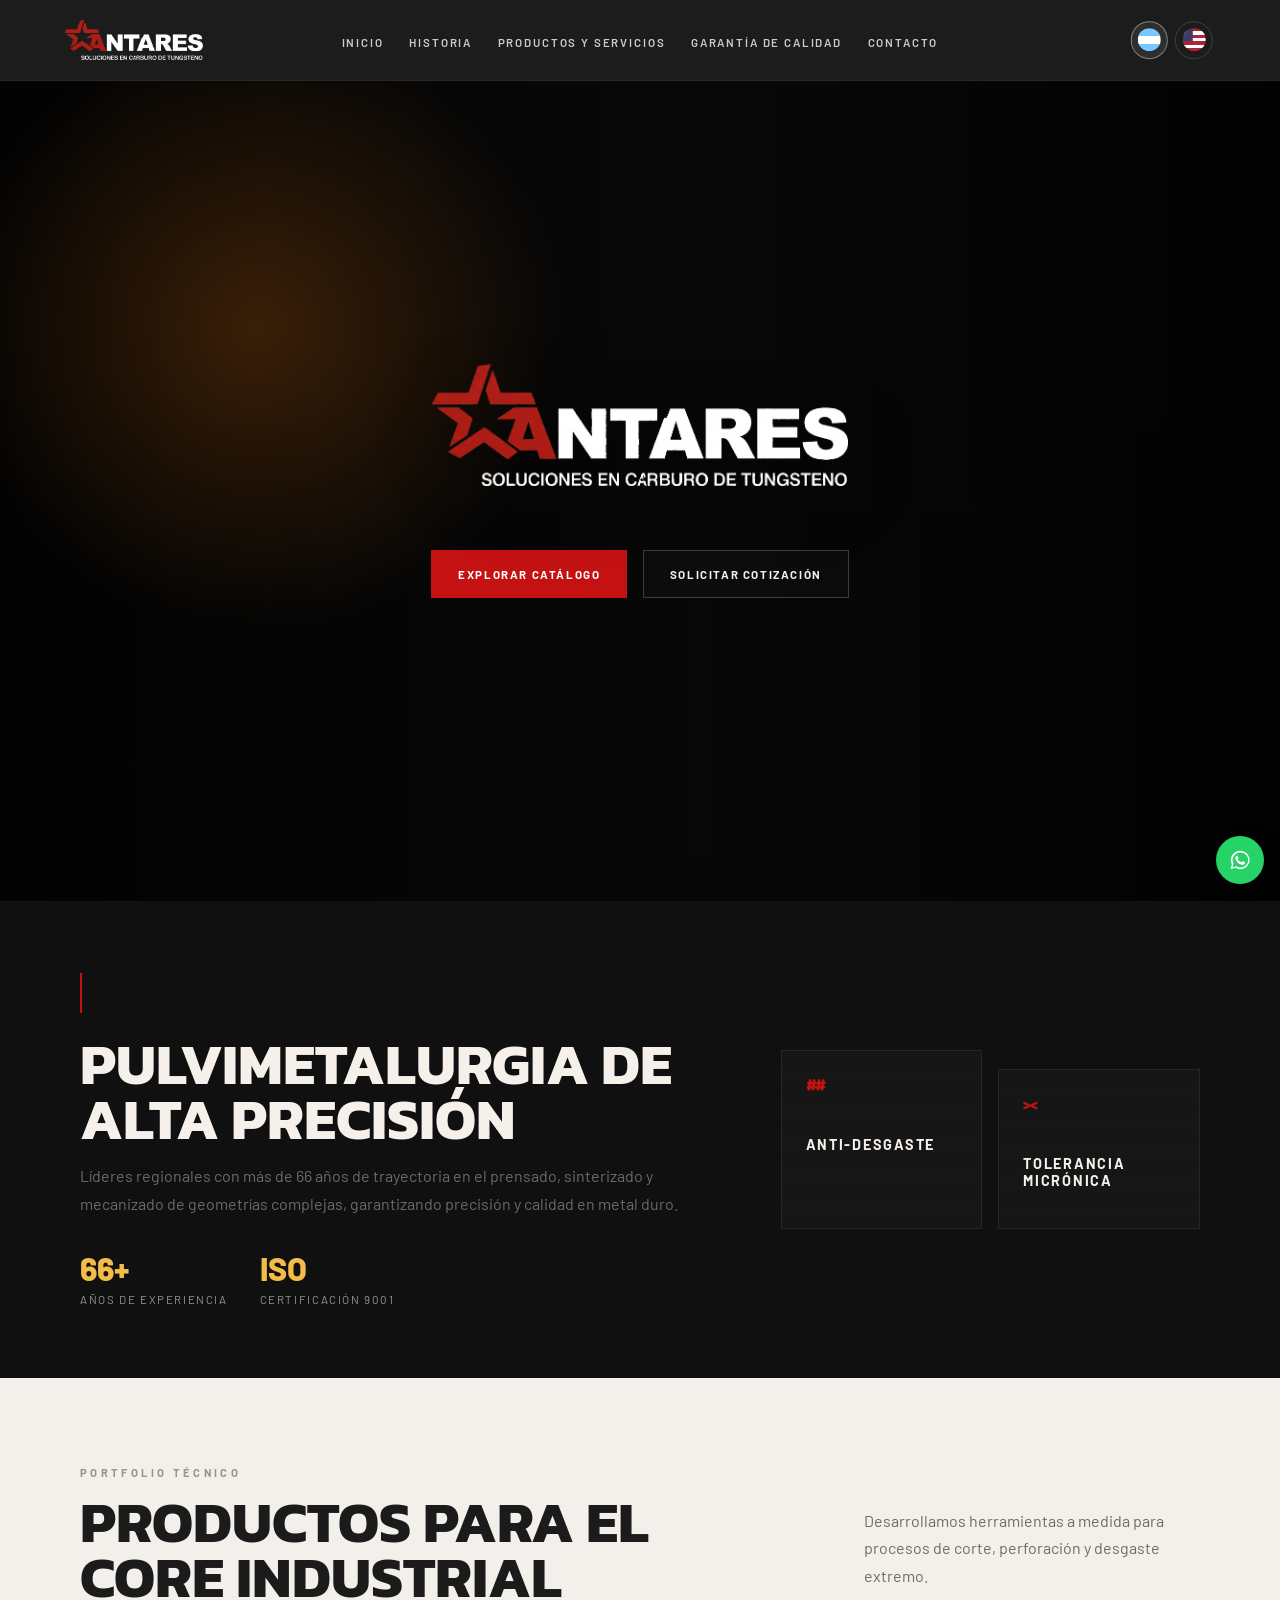
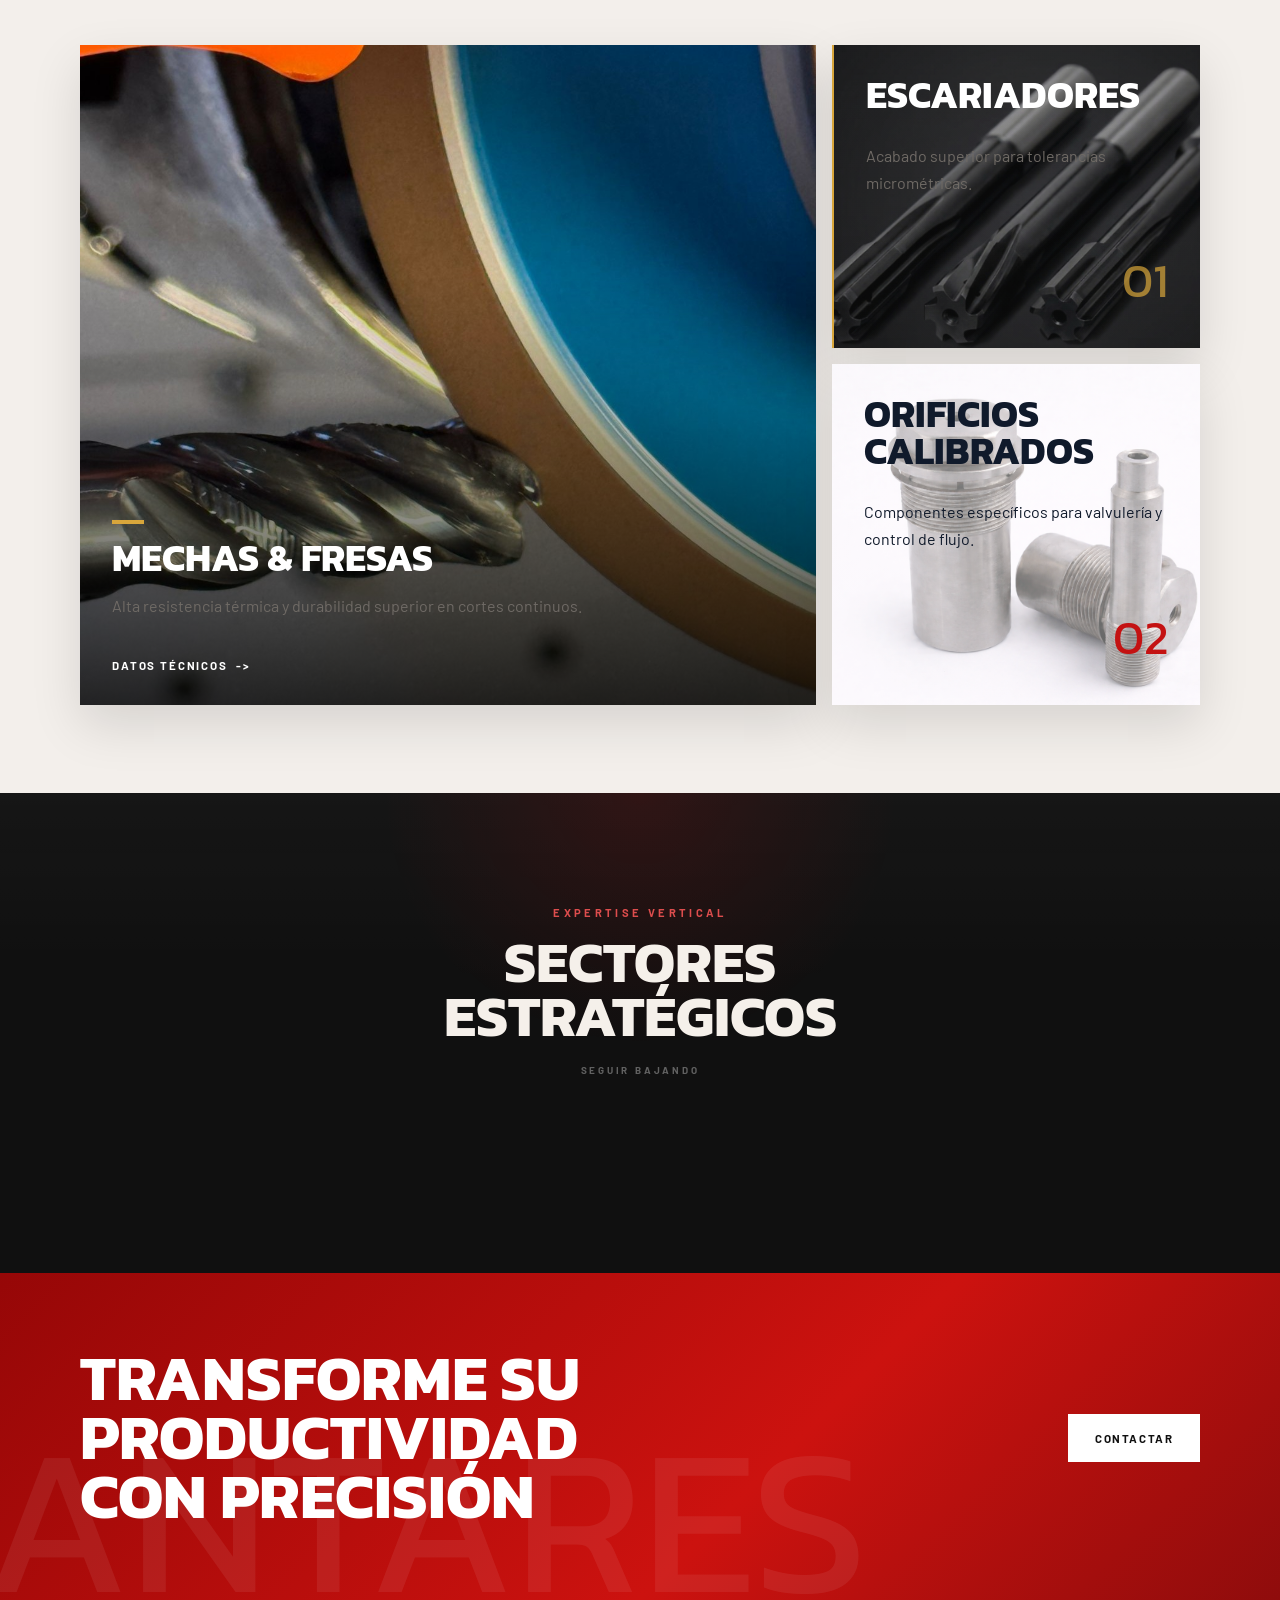
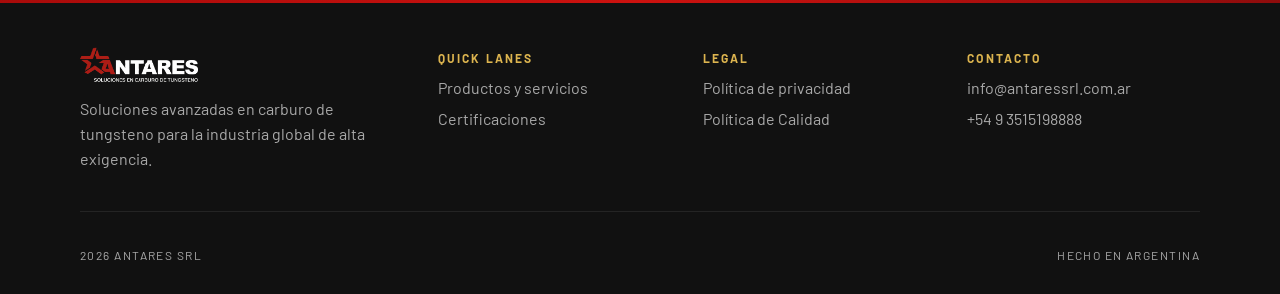
==== index.html @ c2bf6ab9 "Empezamos con Garantia de Calidad" ====
<!DOCTYPE html>
<html lang="es">
<head>
  <meta charset="UTF-8">
  <meta name="viewport" content="width=device-width, initial-scale=1.0">
  <meta name="description" content="Antares SRL desarrolla soluciones de carburo de tungsteno y metalurgia de alta precision para la industria.">
  <title>Antares SRL</title>
  <link rel="preconnect" href="https://fonts.googleapis.com">
  <link rel="preconnect" href="https://fonts.gstatic.com" crossorigin>
  <link href="https://fonts.googleapis.com/css2?family=Barlow:wght@400;500;600;700;800&family=Kanit:wght@500;700;800&display=swap" rel="stylesheet">
  <link rel="stylesheet" href="styles/styles.css">
</head>
<body data-page="home">
  <a class="skip-link" href="#main-content">Saltar al contenido</a>

  <header class="site-header">
    <div class="container">
      <nav class="navbar" aria-label="Principal">
        <div class="brand" aria-label="Antares SRL">
          <img src="assets/img/logonavbar-navbar.png" alt="Antares SRL">
        </div>

        <button
          class="menu-toggle"
          type="button"
          aria-expanded="false"
          aria-controls="mobile-menu"
          aria-label="Abrir menu"
        >
          <span></span>
          <span></span>
          <span></span>
        </button>

        <div class="nav-desktop">
          <ul class="nav-links">
            <li><a href="index.html" data-i18n="nav.home">Inicio</a></li>
            <li><a href="pages/sobrenosotros.html" data-i18n="nav.history">Historia</a></li>
            <li><a href="pages/productosyservicios.html" data-i18n="nav.products">Productos y servicios</a></li>
            <li><a href="pages/garantiadecalidad.html" data-i18n="nav.quality">Garantia de calidad</a></li>
            <li><a href="pages/contacto.html" data-i18n="nav.contact">Contacto</a></li>
          </ul>

          <div class="nav-tools">
            <div class="language-switcher" role="group" aria-label="Seleccion de idioma">
              <button class="lang-btn is-active" type="button" data-lang="es" aria-label="Ver sitio en espanol">
                <span class="flag" aria-hidden="true">AR</span>
              </button>
              <button class="lang-btn" type="button" data-lang="en" aria-label="View site in English">
                <span class="flag" aria-hidden="true">US</span>
              </button>
            </div>
          </div>
        </div>
      </nav>
    </div>

    <div class="mobile-menu" id="mobile-menu" hidden>
      <div class="container mobile-menu__inner">
        <ul class="mobile-menu__links">
          <li><a href="index.html" data-i18n="nav.home">Inicio</a></li>
          <li><a href="pages/sobrenosotros.html" data-i18n="nav.history">Historia</a></li>
          <li><a href="pages/productosyservicios.html" data-i18n="nav.products">Productos y servicios</a></li>
          <li><a href="pages/garantiadecalidad.html" data-i18n="nav.quality">Garantia de calidad</a></li>
          <li><a href="pages/contacto.html" data-i18n="nav.contact">Contacto</a></li>
        </ul>

        <div class="mobile-menu__footer">
          <div class="language-switcher" role="group" aria-label="Seleccion de idioma responsive">
            <button class="lang-btn is-active" type="button" data-lang="es" aria-label="Ver sitio en espanol">
              <span class="flag" aria-hidden="true">AR</span>
            </button>
            <button class="lang-btn" type="button" data-lang="en" aria-label="View site in English">
              <span class="flag" aria-hidden="true">US</span>
            </button>
          </div>
        </div>
      </div>
    </div>
  </header>

  <main id="main-content">
    <section class="hero section-dark">
      <div class="hero__media" aria-hidden="true"></div>
      <div class="hero__overlay" aria-hidden="true"></div>
      <div class="container hero__content">
        <div class="hero__brand-mark" aria-label="Antares SRL">
          <img src="assets/img/logonavbar-navbar.png" alt="Antares SRL">
        </div>

        <div class="hero__actions">
          <a class="button button--primary" href="#catalog" data-i18n="hero.primaryCta">Explorar catalogo</a>
          <a class="button button--ghost" href="pages/contacto.html" data-i18n="hero.secondaryCta">Solicitar cotizacion</a>
        </div>
      </div>
    </section>

    <section class="intro section-dark" id="precision">
      <div class="container intro__grid">
        <div class="intro__copy">
          <div class="section-marker"></div>
          <h2 class="section-title section-title--light" data-i18n="intro.title">Pulvimetalurgia de alta precision</h2>
          <p class="section-text" data-i18n="intro.text">
            Lideres regionales con mas de 66 años de trayectoria en el prensado, sinterizado y mecanizado de greometrias complejas, garantizando precision y calidad en metal duro.
          </p>

          <div class="metrics">
            <article class="metric">
              <strong data-i18n="intro.metric1Value">66+</strong>
              <span data-i18n="intro.metric1Label">Años de experiencia</span>
            </article>
            <article class="metric">
              <strong data-i18n="intro.metric2Value">ISO</strong>
              <span data-i18n="intro.metric2Label">Certificacion 9001</span>
            </article>
          </div>
        </div>

        <div class="intro__cards">
          <article class="feature-card feature-card--dark feature-card--image-bg">
            <span class="feature-card__icon">##</span>
            <h3 data-i18n="intro.card1Title">ANTI-DESGASTE</h3>
          </article>
          <article class="feature-card feature-card--dark feature-card--offset feature-card--image-bg-precision">
            <span class="feature-card__icon">><</span>
            <h3 data-i18n="intro.card2Title">TOLERANCIA MICRONICA</h3>
          </article>
        </div>
      </div>
    </section>

    <section class="portfolio" id="solutions">
      <div class="container">
        <div class="section-heading">
          <div>
            <p class="eyebrow eyebrow--muted" data-i18n="portfolio.eyebrow">Portfolio tecnico</p>
            <h2 class="section-title" data-i18n="portfolio.title">Productos para el core industrial</h2>
          </div>
          <p class="section-kicker" data-i18n="portfolio.kicker">
            Desarrollamos herramientas a medida para procesos de corte, perforacion y desgaste extremo.
          </p>
        </div>

        <div class="portfolio__grid" id="catalog">
          <article class="portfolio-card portfolio-card--large">
            <div class="portfolio-card__image portfolio-card__image--machining" aria-hidden="true"></div>
            <div class="portfolio-card__content">
              <span class="portfolio-card__line"></span>
              <h3 data-i18n="portfolio.mainCardTitle">Mechas & fresas</h3>
              <p data-i18n="portfolio.mainCardText">Alta resistencia termica y durabilidad superior en cortes continuos.</p>
              <a href="pages/productosyservicios.html" class="text-link" data-i18n="portfolio.mainCardLink">Datos tecnicos</a>
            </div>
          </article>

          <div class="portfolio-stack">
            <article class="portfolio-card portfolio-card--dark portfolio-card--escariadores">
              <div class="portfolio-card__content portfolio-card__content--tight">
                <h3 data-i18n="portfolio.sideCard1Title">Escariadores</h3>
                <p data-i18n="portfolio.sideCard1Text">Acabado superior para tolerancias micrometricas.</p>
                <span class="portfolio-card__number">01</span>
              </div>
            </article>

            <article class="portfolio-card portfolio-card--light portfolio-card--womoct">
              <div class="portfolio-card__content portfolio-card__content--tight">
                <h3 data-i18n="portfolio.sideCard2Title">ORIFICIOS CALIBRADOS</h3>
                <p data-i18n="portfolio.sideCard2Text">Componentes especificos para valvuleria y control de flujo.</p>
                <span class="portfolio-card__number portfolio-card__number--accent">02</span>
              </div>
            </article>
          </div>
        </div>
      </div>
    </section>

    <section class="sectors section-dark sectors--reveal" id="engineering" data-reveal-section>
      <div class="container">
        <div class="sectors__intro">
          <p class="eyebrow eyebrow--red" data-i18n="sectors.eyebrow">Expertise vertical</p>
          <h2 class="section-title section-title--light" data-i18n="sectors.title">Sectores estrategicos</h2>
          <span class="sectors__hint" data-i18n="sectors.hint" aria-hidden="true">Seguir bajando</span>
        </div>

        <div class="sectors__reveal">
          <div class="sector-list">
            <a class="sector-card sector-card--oil" href="pages/productosyservicios.html#sector-oil-gas" aria-label="Ir a la seccion Oil & Gas en Productos y servicios">
              <span class="sector-item__index">01</span>
              <div>
                <h3 data-i18n="sectors.item1Title">Oil & Gas</h3>
                <p data-i18n="sectors.item1Text">Piezas de desgaste antifriccion y herramientas de fondo de pozo para sistemas de control de flujo en entornos abrasivos.</p>
              </div>
            </a>

            <a class="sector-card sector-card--auto" href="pages/productosyservicios.html#sector-autopartistas" aria-label="Ir a la seccion Autopartistas en Productos y servicios">
              <span class="sector-item__index">02</span>
              <div>
                <h3 data-i18n="sectors.item2Title">Autopartistas</h3>
                <p data-i18n="sectors.item2Text">Herramental de corte y componentes de desgaste para procesos seriados de alta precision.</p>
              </div>
            </a>

            <a class="sector-card sector-card--agro" href="pages/productosyservicios.html#sector-agropecuario" aria-label="Ir a la seccion Agropecuario en Productos y servicios">
              <span class="sector-item__index">03</span>
              <div>
                <h3 data-i18n="sectors.item3Title">Agropecuario</h3>
                <p data-i18n="sectors.item3Text">Soluciones resistentes al desgaste para maquinaria, mantenimiento y produccion agroindustrial.</p>
              </div>
            </a>

            <a class="sector-card sector-card--aero" href="pages/productosyservicios.html#sector-aeronautico" aria-label="Ir a la seccion Aeronautico en Productos y servicios">
              <span class="sector-item__index">04</span>
              <div>
                <h3 data-i18n="sectors.item4Title">Aeronautico</h3>
                <p data-i18n="sectors.item4Text">Herramientas de precision para mecanizado de materiales exigentes y piezas de alto valor tecnico.</p>
              </div>
            </a>

            <a class="sector-card sector-card--wood" href="pages/productosyservicios.html#sector-industria-maderera" aria-label="Ir a la seccion Industria maderera en Productos y servicios">
              <span class="sector-item__index">05</span>
              <div>
                <h3 data-i18n="sectors.item5Title">Industria maderera</h3>
                <p data-i18n="sectors.item5Text">Herramental de corte durable para procesos de madera, tableros y produccion industrial continua.</p>
              </div>
            </a>

            <a
              class="sector-card sector-card--ortho sector-card--cta"
              href="pages/productosyservicios.html#sector-servicios"
              aria-label="Ir a la seccion Servicios en Productos y servicios"
            >
              <span class="sector-item__index">06</span>
              <div>
                <h3 data-i18n="sectors.item6Title">Estamos en constante expancion</h3>
                <p data-i18n="sectors.item6Text">Consulta por sectores de tu interes</p>
              </div>
            </a>
          </div>
        </div>
      </div>
    </section>

    <section class="cta-band">
      <div class="cta-band__word" aria-hidden="true">ANTARES</div>
      <div class="container cta-band__content">
        <h2 data-i18n="cta.title">Transforme su productividad con precision</h2>
        <a class="button button--light" href="https://wa.me/5493515198888?text=Hola%20Antares%2C%20quisiera%20hacer%20una%20consulta." target="_blank" rel="noopener noreferrer" data-i18n="cta.button">Contactar</a>
      </div>
    </section>
  </main>

  <footer class="site-footer">
    <div class="container footer__grid">
      <div>
        <a class="brand brand--footer" href="index.html" aria-label="Antares SRL inicio">
          <img src="assets/img/logonavbar-navbar.png" alt="Antares SRL">
        </a>
        <p class="footer__text" data-i18n="footer.description">
          Soluciones avanzadas en carburo de tungsteno para la industria global de alta exigencia.
        </p>
      </div>

      <div>
        <h3 class="footer__title" data-i18n="footer.linksTitle">Quick lanes</h3>
        <ul class="footer__list">
          <li><a href="pages/productosyservicios.html" data-i18n="footer.link1">Productos y servicios</a></li>
          <li><a href="pages/garantiadecalidad.html" data-i18n="footer.link2">Certificaciones</a></li>
        </ul>
      </div>

      <div>
        <h3 class="footer__title" data-i18n="footer.legalTitle">Legal</h3>
        <ul class="footer__list">
          <li><a href="#" data-i18n="footer.legal1">Politica de privacidad</a></li>
          <li><a href="pages/garantiadecalidad.html" data-i18n="footer.legal2">Politica de Calidad</a></li>
        </ul>
      </div>

      <div>
        <h3 class="footer__title" data-i18n="footer.contactTitle">Contacto</h3>
        <ul class="footer__list footer__list--contact">
          <li><a href="mailto:info@antaressrl.com.ar" data-i18n="footer.contactEmail">info@antaressrl.com.ar</a></li>
          <li><a href="tel:+5493515198888" data-i18n="footer.contactPhone">+54 9 3515198888</a></li>
        </ul>
      </div>
    </div>

    <div class="container footer__bottom">
      <p data-i18n="footer.copy">2026 ANTARES SRL</p>
      <p data-i18n="footer.signature">HECHO EN ARGENTINA</p>
    </div>
  </footer>

  <a class="whatsapp-fab" href="https://wa.me/5493515198888?text=Hola%20Antares%2C%20quisiera%20hacer%20una%20consulta." target="_blank" rel="noopener noreferrer" aria-label="Escribir por WhatsApp" title="WhatsApp">WA</a>

  <script src="script/script.js" defer></script>
</body>
</html>
---- styles/styles.css ----
:root {
  --color-bg: #f2efec;
  --color-surface: #ffffff;
  --color-surface-alt: #e8e1db;
  --color-dark: #101010;
  --color-dark-soft: #292929;
  --color-text: #1b1b1b;
  --color-text-muted: #6f6a65;
  --color-text-inverse: #f5f0ea;
  --color-line: rgba(255, 255, 255, 0.12);
  --color-line-dark: rgba(16, 16, 16, 0.08);
  --color-accent: #c41212;
  --color-accent-deep: #7d0f0f;
  --color-gold: #d8a63b;
  --container: min(1120px, calc(100% - 2rem));
  --header-height: 5rem;
  --radius-sm: 0.25rem;
  --radius-md: 0.5rem;
  --radius-lg: 1rem;
  --shadow-soft: 0 1.25rem 3rem rgba(8, 8, 8, 0.12);
  --transition: 200ms ease;
}

*,
*::before,
*::after {
  box-sizing: border-box;
}

html {
  scroll-behavior: smooth;
  overflow-x: hidden;
}

body {
  margin: 0;
  min-width: 0;
  overflow-x: hidden;
  font-family: "Barlow", sans-serif;
  background: var(--color-bg);
  color: var(--color-text);
}

img {
  display: block;
  max-width: 100%;
}

a {
  color: inherit;
  text-decoration: none;
}

button,
input,
textarea,
select {
  font: inherit;
}

button {
  cursor: pointer;
}

.skip-link {
  position: absolute;
  top: -3rem;
  left: 1rem;
  z-index: 200;
  padding: 0.75rem 1rem;
  background: var(--color-surface);
  color: var(--color-dark);
  transition: top var(--transition);
}

.skip-link:focus {
  top: 1rem;
}

.container {
  width: var(--container);
  margin: 0 auto;
}

.section-dark {
  background: var(--color-dark);
  color: var(--color-text-inverse);
}

.eyebrow {
  margin: 0 0 1rem;
  font-size: 0.7rem;
  font-weight: 700;
  letter-spacing: 0.3em;
  text-transform: uppercase;
}

.eyebrow--gold {
  color: var(--color-gold);
}

.eyebrow--muted {
  color: #9a938c;
}

.eyebrow--red {
  color: #dd4d4d;
}

.section-title {
  margin: 0;
  max-width: 16ch;
  font-family: "Kanit", sans-serif;
  font-size: clamp(2.2rem, 4.5vw, 4rem);
  line-height: 0.95;
  text-transform: uppercase;
}

.section-title--light {
  color: var(--color-text-inverse);
}

.section-text,
.section-kicker,
.footer__text,
.sector-item p,
.portfolio-card p {
  color: var(--color-text-muted);
  line-height: 1.7;
}

.section-kicker--light {
  color: rgba(245, 240, 234, 0.68);
}

.section-marker {
  width: 0.125rem;
  height: 2.5rem;
  margin-bottom: 1.5rem;
  background: var(--color-accent);
}

.button {
  display: inline-flex;
  align-items: center;
  justify-content: center;
  min-height: 3rem;
  padding: 0.95rem 1.6rem;
  border: 1px solid transparent;
  font-size: 0.72rem;
  font-weight: 700;
  letter-spacing: 0.14em;
  text-transform: uppercase;
  transition: transform var(--transition), background-color var(--transition), border-color var(--transition), color var(--transition);
}

.button:hover,
.button:focus-visible {
  transform: translateY(-2px);
}

.button--primary {
  background: var(--color-accent);
  color: #fff;
}

.button--primary:hover,
.button--primary:focus-visible {
  background: #dc1b1b;
}

.button--ghost {
  border-color: rgba(255, 255, 255, 0.2);
  color: var(--color-text-inverse);
  background: rgba(255, 255, 255, 0.02);
}

.button--ghost:hover,
.button--ghost:focus-visible {
  border-color: rgba(255, 255, 255, 0.45);
  background: rgba(255, 255, 255, 0.08);
}

.button--light {
  background: #fff;
  color: var(--color-dark);
}

.button--small {
  min-height: 2.6rem;
  padding-inline: 1.2rem;
}

.button--block {
  width: 100%;
}

.text-link {
  display: inline-flex;
  align-items: center;
  gap: 0.5rem;
  margin-top: 1.4rem;
  font-size: 0.72rem;
  font-weight: 700;
  letter-spacing: 0.16em;
  text-transform: uppercase;
}

.text-link::after {
  content: "->";
}

.site-header {
  position: sticky;
  top: 0;
  z-index: 100;
  background: rgba(10, 10, 10, 0.92);
  backdrop-filter: blur(14px);
  border-bottom: 1px solid rgba(255, 255, 255, 0.05);
}

.navbar {
  display: flex;
  align-items: center;
  justify-content: center;
  min-height: var(--header-height);
  gap: 1rem;
}

body[data-page="home"] .navbar {
  justify-content: center;
}

.brand {
  display: inline-flex;
  align-items: center;
  font-family: "Kanit", sans-serif;
  font-size: 1rem;
  font-weight: 800;
  letter-spacing: 0.08em;
  color: #fff;
}

.brand img {
  display: block;
  height: 2.51rem;
  width: auto;
}

.brand--footer {
  display: inline-block;
  margin-bottom: 0.55rem;
  transform: translateY(-0.2rem);
}

.brand--footer img {
  height: 2.15rem;
}

.nav-desktop {
  display: flex;
  align-items: center;
  gap: 1.5rem;
}

.nav-links,
.footer__list,
.mobile-menu__links {
  margin: 0;
  padding: 0;
  list-style: none;
}

.nav-links {
  display: flex;
  align-items: center;
  gap: 1.6rem;
}

.nav-links a,
.mobile-menu__links a {
  position: relative;
  font-size: 0.72rem;
  font-weight: 600;
  letter-spacing: 0.16em;
  text-transform: uppercase;
  color: rgba(255, 255, 255, 0.78);
}

.nav-links a:hover,
.nav-links a:focus-visible,
.mobile-menu__links a:hover,
.mobile-menu__links a:focus-visible {
  color: #fff;
}

.nav-links a::after,
.mobile-menu__links a::after {
  content: "";
  position: absolute;
  left: 0;
  bottom: -0.4rem;
  width: 100%;
  height: 1px;
  transform: scaleX(0);
  transform-origin: left;
  background: var(--color-accent);
  transition: transform var(--transition);
}

.nav-links a:hover::after,
.nav-links a:focus-visible::after,
.mobile-menu__links a:hover::after,
.mobile-menu__links a:focus-visible::after {
  transform: scaleX(1);
}

.nav-tools {
  display: flex;
  align-items: center;
  gap: 1rem;
}

.whatsapp-fab {
  position: fixed;
  right: max(1rem, env(safe-area-inset-right));
  bottom: max(1rem, env(safe-area-inset-bottom));
  z-index: 220;
  display: inline-flex;
  align-items: center;
  justify-content: center;
  width: 3rem;
  height: 3rem;
  border-radius: 999px;
  background: #25d366;
  color: transparent;
  font-size: 0;
  box-shadow: 0 0.8rem 1.6rem rgba(0, 0, 0, 0.35);
  transition: transform var(--transition), box-shadow var(--transition), background-color var(--transition);
}

.whatsapp-fab::before {
  content: "";
  width: 1.34rem;
  height: 1.34rem;
  background-image: url("data:image/svg+xml,%3Csvg xmlns='http://www.w3.org/2000/svg' viewBox='0 0 32 32'%3E%3Cpath fill='%23fff' d='M16 5.3A10.7 10.7 0 0 0 6.8 21l-1.4 5.1 5.3-1.4A10.7 10.7 0 1 0 16 5.3m0-2.3A13 13 0 1 1 9.6 27l-7 1.9L4.5 22A13 13 0 0 1 16 3z'/%3E%3Cpath fill='%23fff' d='M22.2 18.7c-.3-.1-1.8-.9-2.1-1-.3-.1-.5-.2-.8.2-.2.3-.8 1-1 1.2-.2.2-.4.2-.7.1-.3-.2-1.5-.5-2.8-1.7-1-.9-1.7-2-1.9-2.4-.2-.3 0-.5.1-.6.1-.1.3-.4.5-.5.1-.2.2-.3.3-.5.1-.2 0-.4 0-.5-.1-.1-.8-1.9-1-2.5-.2-.5-.4-.5-.7-.5h-.6c-.2 0-.6.1-.9.4-.3.3-1.2 1.2-1.2 2.9s1.2 3.5 1.3 3.8c.2.2 2.4 3.8 5.8 5.1 2.8 1 3.4.8 4 .7.7-.1 2-.9 2.3-1.8.3-.9.3-1.6.2-1.8 0-.2-.3-.3-.6-.5z'/%3E%3C/svg%3E");
  background-repeat: no-repeat;
  background-position: center;
  background-size: contain;
}

.whatsapp-fab:hover,
.whatsapp-fab:focus-visible {
  background: #1fbe5b;
  transform: translateY(-2px);
  box-shadow: 0 1rem 1.8rem rgba(0, 0, 0, 0.4);
}

@media (min-width: 901px) {
  .site-header .navbar {
    position: relative;
  }

  .site-header .brand {
    position: absolute;
    top: 50%;
    left: 0;
    transform: translate(-0.95rem, -50%);
  }

  .nav-desktop {
    justify-content: center;
    gap: 1.5rem;
  }

  .nav-tools {
    position: absolute;
    top: 50%;
    right: 0;
    margin-right: 0;
    transform: translate(0.8rem, -50%);
  }
}

.language-switcher {
  display: inline-flex;
  align-items: center;
  gap: 0.45rem;
}

.lang-btn {
  display: inline-flex;
  align-items: center;
  justify-content: center;
  width: 2.35rem;
  height: 2.35rem;
  border: 1px solid rgba(255, 255, 255, 0.15);
  border-radius: 999px;
  background: transparent;
  color: rgba(255, 255, 255, 0.8);
  transition: border-color var(--transition), background-color var(--transition), color var(--transition), transform var(--transition);
}

.lang-btn:hover,
.lang-btn:focus-visible,
.lang-btn.is-active {
  border-color: rgba(255, 255, 255, 0.4);
  background: rgba(255, 255, 255, 0.08);
  color: #fff;
}

.flag {
  position: relative;
  display: inline-flex;
  align-items: center;
  justify-content: center;
  width: 1.45rem;
  height: 1.45rem;
  border-radius: 999px;
  overflow: hidden;
  font-size: 0.48rem;
  font-weight: 800;
  letter-spacing: 0.05em;
  text-indent: -999px;
}

.flag::before {
  content: "";
  position: absolute;
  inset: 0;
}

[data-lang="es"] .flag::before {
  background:
    linear-gradient(to bottom, #79c7ff 0 33.33%, #ffffff 33.33% 66.66%, #79c7ff 66.66% 100%);
}

[data-lang="en"] .flag::before {
  background:
    linear-gradient(to bottom, #b22234 0 14.28%, #ffffff 14.28% 28.56%, #b22234 28.56% 42.84%, #ffffff 42.84% 57.12%, #b22234 57.12% 71.4%, #ffffff 71.4% 85.68%, #b22234 85.68% 100%);
}

[data-lang="en"] .flag::after {
  content: "";
  position: absolute;
  top: 0;
  left: 0;
  width: 45%;
  height: 55%;
  background: #3c3b6e;
}

.menu-toggle {
  display: none;
  flex-direction: column;
  gap: 0.32rem;
  padding: 0.5rem;
  border: 0;
  background: transparent;
}

.menu-toggle span {
  width: 1.6rem;
  height: 2px;
  background: #fff;
  transition: transform var(--transition), opacity var(--transition);
}

.menu-toggle.is-open span:nth-child(1) {
  transform: translateY(6px) rotate(45deg);
}

.menu-toggle.is-open span:nth-child(2) {
  opacity: 0;
}

.menu-toggle.is-open span:nth-child(3) {
  transform: translateY(-6px) rotate(-45deg);
}

.mobile-menu {
  border-top: 1px solid rgba(255, 255, 255, 0.06);
  background: rgba(12, 12, 12, 0.98);
}

.mobile-menu__inner {
  padding: 1.5rem 0 2rem;
}

.mobile-menu__links {
  display: grid;
  gap: 1.2rem;
}

.mobile-menu__footer {
  display: grid;
  gap: 1rem;
  margin-top: 2rem;
}

.hero {
  position: relative;
  min-height: calc(100vh - var(--header-height));
  overflow: clip;
}

.hero__media,
.hero__overlay {
  position: absolute;
  inset: 0;
}

.hero__media {
  background:
    linear-gradient(180deg, rgba(0, 0, 0, 0.25), rgba(0, 0, 0, 0.35)),
    url("../assets/img/soluciones.png") center/cover no-repeat;
  transform: scale(1);
}

.hero__overlay {
  background:
    radial-gradient(circle at 20% 30%, rgba(180, 91, 14, 0.3), transparent 26%),
    linear-gradient(90deg, rgba(0, 0, 0, 0.78), rgba(0, 0, 0, 0.35) 55%, rgba(0, 0, 0, 0.82));
}

.hero__content {
  position: relative;
  display: grid;
  align-content: center;
  justify-items: center;
  min-height: calc(100vh - var(--header-height));
  padding: 5rem 0 6rem;
  text-align: center;
}

.hero__content .eyebrow {
  margin-bottom: -0.85rem;
  transform: translateY(0.55rem);
  text-align: center;
  position: relative;
  z-index: 1;
}

.hero__title {
  margin: 0;
  max-width: 10ch;
  font-family: "Kanit", sans-serif;
  font-size: clamp(3rem, 10vw, 6.5rem);
  line-height: 0.9;
  text-transform: uppercase;
  text-wrap: balance;
}

.hero__title span {
  display: block;
}

.hero__accent {
  color: #e02b2b;
}

.hero__brand-mark {
  display: inline-flex;
  align-items: center;
  justify-content: center;
  width: min(30rem, 78vw);
  margin-top: -0.25rem;
  padding: 0 clamp(1rem, 3vw, 2rem) clamp(1rem, 3vw, 2rem);
  filter: drop-shadow(0 1.25rem 2rem rgba(0, 0, 0, 0.48));
}

.hero__brand-mark img {
  width: 100%;
  height: auto;
}

.hero__actions {
  display: flex;
  flex-wrap: wrap;
  justify-content: center;
  gap: 1rem;
  margin-top: 2rem;
}

.about-hero {
  position: relative;
  min-height: 44rem;
  overflow: clip;
}

.about-hero__image,
.about-hero__overlay {
  position: absolute;
  inset: 0;
}

.about-hero__image {
  background:
    url("../assets/img/siterizadodeprecision.png") center/cover no-repeat;
}

.about-hero__overlay {
  background:
    linear-gradient(90deg, rgba(10, 10, 10, 0.86) 0%, rgba(10, 10, 10, 0.62) 48%, rgba(10, 10, 10, 0.25) 100%),
    linear-gradient(180deg, rgba(10, 10, 10, 0.08), rgba(10, 10, 10, 0.2));
}

.about-hero__content {
  position: relative;
  display: grid;
  align-content: center;
  min-height: 44rem;
  padding: 4rem 0 5rem;
}

.about-hero__title {
  margin: 0;
  max-width: 8ch;
  font-family: "Kanit", sans-serif;
  font-size: clamp(3rem, 9vw, 6.1rem);
  line-height: 0.9;
  text-transform: uppercase;
}

.about-hero__title span {
  display: block;
}

.about-hero__accent {
  color: #cf1414;
}

.about-hero__lead {
  max-width: 38rem;
  margin: 1.5rem 0 0;
  color: rgba(255, 255, 255, 0.8);
  line-height: 1.75;
}

.about-story {
  padding: 4rem 0 4.5rem;
  background: #f1eeeb;
}

.about-story__grid {
  display: grid;
  grid-template-columns: minmax(0, 0.95fr) minmax(22rem, 1.15fr);
  gap: 2rem;
  align-items: start;
}

.about-story__title,
.about-capacity__title {
  margin: 0 0 1.5rem;
  font-family: "Kanit", sans-serif;
  font-size: clamp(2.2rem, 5vw, 4rem);
  line-height: 0.9;
  text-transform: uppercase;
}

.about-story__copy p {
  margin: 0 0 1.5rem;
  max-width: 31rem;
  color: var(--color-text-muted);
  line-height: 1.8;
}

.about-story__metric {
  display: flex;
  align-items: baseline;
  gap: 1rem;
  margin-top: 2rem;
}

.about-story__metric strong {
  font-family: "Kanit", sans-serif;
  font-size: 2.4rem;
  line-height: 1;
  color: var(--color-accent);
}

.about-story__metric span {
  font-size: 0.72rem;
  letter-spacing: 0.18em;
  text-transform: uppercase;
  color: #7c746d;
}

.about-story__media {
  display: grid;
  grid-template-columns: repeat(2, minmax(0, 1fr));
  gap: 1rem;
}

.about-story__image {
  min-height: 22rem;
  margin: 0;
  border-bottom: 2px solid var(--color-accent);
  box-shadow: var(--shadow-soft);
}

.about-story__image--landscape {
  grid-column: 1 / -1;
  min-height: 12rem;
}

.about-story__image--powder {
  background:
    linear-gradient(180deg, rgba(0, 0, 0, 0.18), rgba(0, 0, 0, 0.18)),
    url("../assets/img/HyN.png") center/cover no-repeat;
}

.about-story__image--machining {
  background:
    linear-gradient(180deg, rgba(0, 0, 0, 0.18), rgba(0, 0, 0, 0.18)),
    url("../assets/img/abuelo.png") center/cover no-repeat;
}

.about-story__image--landscape {
  background:
    linear-gradient(180deg, rgba(0, 0, 0, 0.12), rgba(0, 0, 0, 0.12)),
    url("../assets/img/pampaolaen.png") center/cover no-repeat;
}

.about-story__image--hyn-pampa {
  grid-column: 1 / -1;
  min-height: 0;
  border-bottom: 0;
  box-shadow: none;
}

.about-story__image--hyn-pampa img {
  width: min(100%, 44rem);
  margin: 0 auto;
  filter: none;
  border-bottom: 2px solid var(--color-accent);
  box-shadow: var(--shadow-soft);
}

.about-capacity {
  padding: 4.5rem 0 5rem;
}

.about-capacity__title {
  color: #fff;
}

.about-capacity__grid {
  display: grid;
  grid-template-columns: minmax(0, 1.2fr) minmax(22rem, 1fr);
  gap: 1rem;
}

.capacity-card {
  position: relative;
  overflow: hidden;
  min-height: 12rem;
  background: #1b1b1b;
  border: 1px solid rgba(255, 255, 255, 0.08);
}

.capacity-card__content {
  position: relative;
  z-index: 1;
  height: 100%;
  padding: 1.75rem;
}

.capacity-card__content h3 {
  margin: 0 0 0.75rem;
  color: #fff;
  font-family: "Kanit", sans-serif;
  font-size: 1.25rem;
  text-transform: uppercase;
}

.capacity-card__content p {
  margin: 0;
  max-width: 26rem;
  color: rgba(255, 255, 255, 0.74);
  line-height: 1.7;
}

.capacity-card--main {
  min-height: 28rem;
}

.capacity-card__image {
  position: absolute;
  inset: 0;
  background:
    linear-gradient(180deg, rgba(0, 0, 0, 0.18), rgba(0, 0, 0, 0.74)),
    url("../assets/img/planta.png") center/cover no-repeat;
}

.capacity-card__index {
  display: inline-block;
  margin-bottom: 1rem;
  font-family: "Kanit", sans-serif;
  font-size: 2.1rem;
  color: #e0b13a;
}

.capacity-stack {
  display: grid;
  gap: 1rem;
}

.capacity-card--wide {
  min-height: 14rem;
  border-right: 2px solid var(--color-accent);
  background: linear-gradient(135deg, #262626, #171717);
}

.capacity-stack__row {
  display: grid;
  grid-template-columns: minmax(0, 1fr) minmax(12rem, 0.78fr);
  gap: 1rem;
}

.capacity-card--logo {
  border-left: 2px solid var(--color-accent);
}

.capacity-card__mark {
  display: inline-block;
  margin-bottom: 2rem;
  color: var(--color-accent);
  font-family: "Kanit", sans-serif;
  font-size: 1.8rem;
  letter-spacing: 0.06em;
  text-transform: uppercase;
}

.capacity-card__mark--compact {
  font-size: 1rem;
  font-weight: 700;
  letter-spacing: 0.08em;
  line-height: 1.4;
}

.capacity-card--narrow {
  border-left: 2px solid #d7ab36;
}

.capacity-card__symbol {
  display: inline-block;
  margin-bottom: 2rem;
  color: #d7ab36;
  font-family: "Kanit", sans-serif;
  font-size: 0.95rem;
  font-weight: 700;
  letter-spacing: 0.08em;
  line-height: 1.4;
  text-transform: uppercase;
}

.about-timeline {
  display: grid;
  grid-template-columns: repeat(4, minmax(0, 1fr));
  gap: 2rem;
  margin-top: 4rem;
}

.timeline-item {
  position: relative;
  padding-top: 1.5rem;
}

.timeline-item::before {
  content: "";
  position: absolute;
  left: 0;
  top: 0;
  width: 1px;
  height: 1rem;
  background: #d9ab37;
}

.timeline-item::after {
  content: "";
  position: absolute;
  left: -0.2rem;
  top: 0.6rem;
  width: 0.45rem;
  height: 0.45rem;
  border-radius: 50%;
  background: #d9ab37;
}

.timeline-item__year {
  display: inline-block;
  margin-bottom: 1rem;
  color: #d9ab37;
  font-family: "Kanit", sans-serif;
  font-size: 1.8rem;
}

.timeline-item h3 {
  margin: 0 0 0.6rem;
  color: #fff;
  font-size: 0.85rem;
  letter-spacing: 0.08em;
  text-transform: uppercase;
}

.timeline-item p {
  margin: 0;
  color: rgba(255, 255, 255, 0.7);
  line-height: 1.7;
}

.about-cta {
  padding: 4.5rem 0 5rem;
  border-top: 1px solid rgba(255, 255, 255, 0.06);
}

.about-cta__content {
  display: grid;
  justify-items: center;
  text-align: center;
}

.about-cta__eyebrow {
  padding: 0.4rem 0.8rem;
  border: 1px solid rgba(216, 166, 59, 0.55);
}

.about-cta__title {
  margin: 1rem 0 2rem;
  font-family: "Kanit", sans-serif;
  font-size: clamp(2.5rem, 7vw, 5rem);
  line-height: 0.92;
  text-transform: uppercase;
}

.about-cta__title span {
  display: block;
}

.about-cta__accent {
  color: var(--color-accent);
}

.about-cta__actions {
  display: flex;
  flex-wrap: wrap;
  justify-content: center;
  gap: 1rem;
}

.about-footer {
  padding: 2.5rem 0 2rem;
  border-top: 1px solid rgba(255, 255, 255, 0.08);
  background: #111111;
  color: rgba(255, 255, 255, 0.72);
}

.about-footer__grid {
  display: grid;
  grid-template-columns: minmax(0, 1.1fr) minmax(0, 1fr) minmax(14rem, 0.9fr);
  gap: 2rem;
  align-items: start;
}

.about-footer__brand {
  margin: 0 0 1rem;
  color: #d9ab37;
  font-size: 1rem;
}

.about-footer__links {
  display: grid;
  gap: 0.8rem;
  font-size: 0.72rem;
  letter-spacing: 0.16em;
  text-transform: uppercase;
}

.about-footer__location,
.about-footer__copy {
  font-size: 0.82rem;
  line-height: 1.7;
}

.about-footer__copy {
  grid-column: 3;
  align-self: end;
}

.products-hero,
.products-section {
  background: #141414;
  color: #fff;
}

.products-hero {
  padding: 3rem 0 2.5rem;
}

.products-hero__grid {
  display: grid;
  grid-template-columns: minmax(0, 1.1fr) minmax(12rem, 0.35fr);
  gap: 2rem;
  align-items: end;
}

.products-hero__title {
  margin: 0;
  font-family: "Kanit", sans-serif;
  font-size: clamp(3.5rem, 10vw, 6.8rem);
  line-height: 0.9;
  text-transform: uppercase;
}

.products-hero__title span {
  display: block;
}

.products-hero__accent {
  color: var(--color-accent);
}

.products-hero__lead {
  max-width: 42rem;
  margin: 1.5rem 0 0;
  color: rgba(255, 255, 255, 0.8);
  font-size: 1.1rem;
  line-height: 1.8;
}

.products-hero__cert {
  padding-left: 1.25rem;
  border-left: 2px solid #d7ab36;
  font-size: 0.78rem;
  line-height: 1.7;
  text-transform: uppercase;
}

.products-hero__cert-label {
  margin: 0 0 0.4rem;
  color: #d7ab36;
  letter-spacing: 0.16em;
}

.products-hero__cert p {
  margin: 0;
}

.products-section {
  padding: 2.2rem 0 4rem;
}

.products-section--oilgas {
  padding-top: 1rem;
  padding-bottom: 5rem;
}

.products-section--services {
  padding-top: 0;
  padding-bottom: 4.5rem;
}

.products-heading {
  display: flex;
  align-items: center;
  gap: 0.9rem;
  margin-bottom: 2rem;
}

.products-heading__line {
  width: 1.9rem;
  height: 0.12rem;
  background: #d7ab36;
}

.products-heading h2 {
  margin: 0;
  font-family: "Kanit", sans-serif;
  font-size: clamp(1.9rem, 4vw, 3rem);
  line-height: 1;
  text-transform: uppercase;
}

.products-heading h2,
.tech-card h3,
.tech-card__tag,
.oilgas-info h3,
.oilgas-info__tag,
.service-card h3,
.catalog-modal__title,
.catalog-modal__card h3,
.products-band h2 {
  overflow-wrap: anywhere;
}

.products-cards {
  display: grid;
  grid-template-columns: repeat(4, minmax(0, 1fr));
  gap: 1.2rem;
}

.tooling-grid {
  display: grid;
  grid-template-columns: minmax(0, 1.35fr) minmax(22rem, 0.95fr);
  gap: 1.5rem;
  align-items: stretch;
}

.products-cards--tooling {
  grid-template-columns: repeat(2, minmax(0, 1fr));
  grid-auto-rows: auto;
}

.products-cards--tooling .tech-card {
  min-height: 0;
  aspect-ratio: 1 / 1;
}

.tooling-hero-card {
  position: relative;
  min-height: 28rem;
  overflow: hidden;
  background: #1c1c1c;
  box-shadow: 0 1.4rem 3rem rgba(0, 0, 0, 0.22);
}

.tooling-hero-card__image {
  position: absolute;
  inset: 0;
  background:
    linear-gradient(90deg, rgba(20, 20, 20, 0.18), rgba(20, 20, 20, 0.7)),
    url("../assets/img/catalogo/01Herramental.jpeg") center/cover no-repeat;
  opacity: 0.9;
  transform: scale(1.01);
}

.tech-card {
  min-height: 18rem;
  padding: 1.5rem;
  background: #2b2b2b;
  border: 1px solid rgba(255, 255, 255, 0.05);
  border-bottom-color: rgba(0, 0, 0, 0.28);
  box-shadow: 0 1rem 2.5rem rgba(0, 0, 0, 0.16);
}

.tech-card--trigger {
  width: 100%;
  color: inherit;
  text-align: left;
  cursor: pointer;
  transition: transform 180ms ease, box-shadow 180ms ease;
}

.tech-card--trigger:hover {
  transform: translateY(-2px);
  box-shadow: 0 1.35rem 2.8rem rgba(0, 0, 0, 0.22);
}

.tech-card--mechas-bg {
  background:
    linear-gradient(180deg, rgba(43, 43, 43, 0.62), rgba(28, 28, 28, 0.74)),
    url("../assets/img/catalogo/brocas/BrocaEscalonadaR.png") center 58%/cover no-repeat,
    #2b2b2b;
}

.tech-card--fresas-bg {
  background:
    linear-gradient(180deg, rgba(43, 43, 43, 0.62), rgba(28, 28, 28, 0.74)),
    url("../assets/img/catalogo/fresas/FresaIntegral.png?v=2") center 58%/cover no-repeat,
    #2b2b2b;
}

.tech-card--escariadores-bg {
  background:
    linear-gradient(180deg, rgba(43, 43, 43, 0.62), rgba(28, 28, 28, 0.78)),
    url("../assets/img/catalogo/escariadores/Escariador.png") center 58%/cover no-repeat,
    #2b2b2b;
}

.tech-card--insertos-bg {
  background:
    linear-gradient(180deg, rgba(43, 43, 43, 0.62), rgba(28, 28, 28, 0.78)),
    url("../assets/img/catalogo/insertos/Insertos.png?v=2") center 58%/cover no-repeat,
    #2b2b2b;
}

.tech-card__top {
  display: flex;
  align-items: center;
  justify-content: space-between;
  margin-bottom: 2.2rem;
}

.tech-card__icon {
  color: #d7ab36;
  font-family: "Kanit", sans-serif;
  font-size: 1.4rem;
  letter-spacing: -0.08em;
}

.tech-card__code {
  color: rgba(255, 255, 255, 0.22);
  font-size: 0.65rem;
  letter-spacing: 0.12em;
  text-transform: uppercase;
}

.tech-card h3 {
  margin: 0 0 0.85rem;
  color: #fff;
  font-size: 1.55rem;
  font-family: "Kanit", sans-serif;
  line-height: 1;
}

.tech-card__tag {
  display: inline-block;
  margin-top: 2rem;
  color: #d7ab36;
  font-size: 0.72rem;
  letter-spacing: 0.18em;
  text-transform: uppercase;
}

.tech-card p {
  margin: 0 0 1.8rem;
  color: rgba(255, 255, 255, 0.72);
  line-height: 1.7;
}

.tech-card__specs {
  margin: 0;
  display: grid;
  gap: 0.65rem;
}

.tech-card__specs div {
  display: flex;
  justify-content: space-between;
  gap: 1rem;
  font-size: 0.72rem;
  text-transform: uppercase;
}

.tech-card__specs dt {
  color: rgba(255, 255, 255, 0.45);
  letter-spacing: 0.12em;
}

.tech-card__specs dd {
  margin: 0;
  color: #fff;
}

.oilgas-grid {
  display: grid;
  grid-template-columns: minmax(0, 1.35fr) minmax(22rem, 0.95fr);
  gap: 1.5rem;
}

.products-section--oilgas .oilgas-hero-card {
  order: 2;
}

.products-section--oilgas .oilgas-stack {
  order: 1;
}

.oilgas-hero-card {
  position: relative;
  min-height: 28rem;
  overflow: hidden;
  background: #1c1c1c;
}

.oilgas-hero-card__image {
  position: absolute;
  inset: 0;
  background:
    linear-gradient(180deg, rgba(0, 0, 0, 0.28), rgba(0, 0, 0, 0.78)),
    url("../assets/img/catalogo/02/ControlPresion.png") center/cover no-repeat;
  opacity: 0.72;
}

.oilgas-hero-card__content {
  position: absolute;
  left: 2rem;
  bottom: 2rem;
  max-width: 22rem;
}

.oilgas-hero-card__content h3 {
  margin: 0 0 1rem;
  padding-left: 1rem;
  border-left: 2px solid #d7ab36;
  font-family: "Kanit", sans-serif;
  font-size: clamp(2rem, 5vw, 3rem);
  line-height: 0.9;
  text-transform: uppercase;
}

.oilgas-hero-card__content p {
  margin: 0;
  color: rgba(255, 255, 255, 0.8);
  line-height: 1.7;
}

.oilgas-stack {
  display: grid;
  grid-template-columns: repeat(2, minmax(0, 1fr));
  gap: 1rem;
}

.oilgas-stack__row {
  display: grid;
  grid-template-columns: repeat(2, minmax(0, 1fr));
  gap: 1rem;
}

.oilgas-info {
  min-height: 10rem;
  padding: 1.5rem;
  background: #2b2b2b;
}

.oilgas-info--trigger {
  width: 100%;
  border: none;
  color: inherit;
  text-align: left;
  cursor: pointer;
  transition: transform 180ms ease, box-shadow 180ms ease, border-color 180ms ease;
}

.oilgas-info--trigger:hover {
  transform: translateY(-2px);
  box-shadow: 0 1rem 2.6rem rgba(0, 0, 0, 0.24);
}

.oilgas-info--featured {
  background: #181818;
  border-left: 3px solid #f3ada9;
}

.oilgas-info--gold {
  background: #2e2916;
  border: 1px solid rgba(215, 171, 54, 0.24);
}

.oilgas-info h3 {
  margin: 0 0 0.8rem;
  font-family: "Kanit", sans-serif;
  font-size: 1.5rem;
  line-height: 1;
}

.oilgas-info p {
  margin: 0;
  color: rgba(255, 255, 255, 0.72);
  line-height: 1.7;
}

.oilgas-info__tag {
  display: inline-block;
  margin-top: 1.1rem;
  color: #d7ab36;
  font-size: 0.7rem;
  letter-spacing: 0.18em;
  text-transform: uppercase;
}

.catalog-modal {
  position: fixed;
  inset: 0;
  z-index: 220;
  display: grid;
  place-items: center;
  padding: 1.5rem;
}

.catalog-modal[hidden] {
  display: none;
}

.catalog-modal__backdrop {
  position: absolute;
  inset: 0;
  background: rgba(5, 5, 5, 0.74);
  backdrop-filter: blur(8px);
}

.catalog-modal__dialog {
  position: relative;
  z-index: 1;
  width: min(100%, 72rem);
  max-height: calc(100vh - 3rem);
  overflow: auto;
  padding: 2rem;
  background: linear-gradient(180deg, #171717, #101010);
  border: 1px solid rgba(255, 255, 255, 0.08);
  box-shadow: 0 2rem 5rem rgba(0, 0, 0, 0.48);
}

.catalog-modal__close {
  position: absolute;
  top: 1rem;
  right: 1rem;
  width: 2.5rem;
  height: 2.5rem;
  border: 1px solid rgba(255, 255, 255, 0.12);
  background: rgba(255, 255, 255, 0.03);
  color: #fff;
  font-family: "Kanit", sans-serif;
  cursor: pointer;
}

.catalog-modal__header {
  max-width: 40rem;
  margin-bottom: 2rem;
}

.catalog-modal__eyebrow {
  display: inline-block;
  margin-bottom: 0.75rem;
  color: #d7ab36;
  font-size: 0.72rem;
  letter-spacing: 0.18em;
  text-transform: uppercase;
}

.catalog-modal__title {
  margin: 0 0 0.75rem;
  font-family: "Kanit", sans-serif;
  font-size: clamp(2rem, 5vw, 3.6rem);
  line-height: 0.95;
  text-transform: uppercase;
}

.catalog-modal__lead {
  margin: 0;
  color: rgba(255, 255, 255, 0.74);
  line-height: 1.7;
}

.catalog-modal__grid {
  display: grid;
  grid-template-columns: repeat(4, minmax(0, 1fr));
  grid-auto-flow: row;
  grid-auto-rows: minmax(15rem, auto);
  align-content: start;
  align-items: stretch;
  gap: 1.2rem;
}

.catalog-modal__card {
  min-height: 15rem;
  padding: 1.5rem;
  background: #2b2b2b;
  border: 1px solid rgba(255, 255, 255, 0.05);
  box-shadow: 0 1rem 2.5rem rgba(0, 0, 0, 0.16);
}

.catalog-modal__card--spm-bg {
  background:
    linear-gradient(180deg, rgba(20, 20, 20, 0.22), rgba(20, 20, 20, 0.48)),
    url("../assets/img/catalogo/02/PistonFracturaSPM.png") center/cover no-repeat,
    #2b2b2b;
}

.catalog-modal__card--spm-bg h3 {
  text-align: center;
}

.catalog-modal__mark {
  display: inline-block;
  margin-bottom: 2.4rem;
  color: #d7ab36;
  font-family: "Kanit", sans-serif;
  font-size: 1.4rem;
  letter-spacing: -0.08em;
}

.catalog-modal__card h3 {
  margin: 0;
  color: #fff;
  font-family: "Kanit", sans-serif;
  font-size: 1.55rem;
  line-height: 1;
}

.has-modal-open {
  overflow: hidden;
}

.oilgas-info__mini-icon {
  display: inline-block;
  margin-bottom: 1.1rem;
  color: #d7ab36;
  font-family: "Kanit", sans-serif;
  font-size: 1.4rem;
}

.services-grid {
  display: grid;
  grid-template-columns: repeat(4, minmax(0, 1fr));
  gap: 1.2rem;
}

.service-card {
  min-height: 14rem;
  padding: 1.5rem;
  background: #2b2b2b;
  border: 1px solid rgba(255, 255, 255, 0.05);
  box-shadow: 0 1rem 2.5rem rgba(0, 0, 0, 0.16);
}

.service-card--intro {
  grid-column: 1 / -1;
  background: linear-gradient(135deg, #1b1b1b, #121212);
  border-left: 3px solid #d7ab36;
}

.service-card--reafilado {
  background:
    linear-gradient(180deg, rgba(14, 14, 14, 0.45), rgba(14, 14, 14, 0.78)),
    url("../assets/img/servicios/reafilado.jpeg") center/cover no-repeat,
    #2b2b2b;
}

.service-card__eyebrow {
  display: inline-block;
  margin-bottom: 1rem;
  color: #d7ab36;
  font-size: 0.72rem;
  letter-spacing: 0.18em;
  text-transform: uppercase;
}

.service-card__icon {
  display: inline-block;
  margin-bottom: 1.4rem;
  color: #d7ab36;
  font-family: "Kanit", sans-serif;
  font-size: 1.4rem;
  letter-spacing: -0.08em;
}

.service-card h3 {
  margin: 0 0 0.85rem;
  color: #fff;
  font-family: "Kanit", sans-serif;
  font-size: 1.45rem;
  line-height: 1.05;
  overflow-wrap: anywhere;
}

.service-card p {
  margin: 0;
  color: rgba(255, 255, 255, 0.72);
  line-height: 1.7;
}

.products-band {
  padding: 2rem 0 3.5rem;
  background: #141414;
}

.products-band__content {
  display: grid;
  grid-template-columns: minmax(0, 1fr) minmax(18rem, 20rem);
  gap: 2rem;
  align-items: center;
  padding: 2.5rem;
  background: linear-gradient(135deg, #b60505, #cd0d0d);
  color: #fff;
}

.products-band h2 {
  margin: 0 0 0.8rem;
  max-width: 12ch;
  font-family: "Kanit", sans-serif;
  font-size: clamp(2rem, 5vw, 3.8rem);
  line-height: 0.94;
}

.products-band p {
  margin: 0;
  color: rgba(255, 255, 255, 0.84);
  font-style: italic;
}

.products-band__cta {
  display: grid;
  gap: 0.8rem;
  justify-items: start;
}

.products-band__cta span {
  font-size: 0.68rem;
  letter-spacing: 0.18em;
  text-transform: uppercase;
  color: rgba(255, 255, 255, 0.82);
}

.products-footer {
  padding: 3.5rem 0 2.5rem;
  background: #111111;
  border-top: 1px solid rgba(255, 255, 255, 0.08);
  color: rgba(255, 255, 255, 0.72);
}

.products-footer__grid {
  display: grid;
  grid-template-columns: minmax(0, 1fr) minmax(0, 0.95fr) minmax(14rem, 0.95fr);
  gap: 2rem;
}

.products-footer__brand,
.products-footer__title {
  margin: 0 0 1rem;
  color: #d7ab36;
  font-size: 0.9rem;
  letter-spacing: 0.12em;
  text-transform: uppercase;
}

.products-footer__links {
  display: grid;
  gap: 0.8rem;
}

.products-footer__links a,
.products-footer p {
  color: rgba(255, 255, 255, 0.72);
  line-height: 1.7;
}

.products-footer__copy {
  margin-top: 1.5rem;
  font-size: 0.72rem;
  letter-spacing: 0.05em;
}

.quality-hero,
.quality-iso,
.quality-control,
.quality-cta {
  background: #141414;
  color: #fff;
}

.quality-hero {
  padding: 3.5rem 0 2rem;
}

.quality-hero__grid {
  display: grid;
  grid-template-columns: minmax(0, 1fr) minmax(18rem, 0.55fr);
  gap: 2rem;
  align-items: center;
}

.quality-hero__title {
  margin: 0;
  font-family: "Kanit", sans-serif;
  font-size: clamp(3.2rem, 9vw, 6rem);
  line-height: 0.92;
  text-transform: uppercase;
}

.quality-hero__title span {
  display: block;
}

.quality-hero__accent {
  color: #f1a9a5;
}

.quality-hero__note {
  padding-left: 1.6rem;
  border-left: 2px solid #d7ab36;
  color: rgba(255, 255, 255, 0.78);
  line-height: 1.8;
}

.quality-iso {
  padding: 2rem 0 3rem;
}

.quality-iso__card {
  display: grid;
  grid-template-columns: minmax(10rem, 12rem) minmax(0, 1fr);
  gap: 2rem;
  padding: 1.5rem;
  border-left: 2px solid #f1a9a5;
  background: #1a1a1a;
}

.quality-iso__badge {
  display: grid;
  place-items: center;
  min-height: 12rem;
  background: linear-gradient(135deg, #616161, #d3d3d3 50%, #4e4e4e);
}

.quality-iso__seal {
  display: grid;
  place-items: center;
  width: 6.5rem;
  height: 6.5rem;
  border-radius: 50%;
  border: 4px double rgba(255, 255, 255, 0.8);
  color: #ffffff;
  font-family: "Kanit", sans-serif;
  font-size: 1rem;
  line-height: 1.1;
  text-align: center;
  background: rgba(255, 255, 255, 0.18);
}

.quality-iso__content h2 {
  margin: 0 0 0.8rem;
  font-family: "Kanit", sans-serif;
  font-size: clamp(2rem, 4vw, 3rem);
  line-height: 0.96;
}

.quality-iso__content p {
  margin: 0;
  color: rgba(255, 255, 255, 0.76);
  line-height: 1.8;
}

.quality-iso__meta {
  display: flex;
  flex-wrap: wrap;
  gap: 1.5rem;
  margin-top: 1.4rem;
}

.quality-iso__meta span {
  color: #d7ab36;
  font-size: 0.72rem;
  letter-spacing: 0.14em;
  text-transform: uppercase;
}

.quality-control {
  padding: 2rem 0 4rem;
}

.quality-control__heading {
  display: flex;
  align-items: end;
  justify-content: space-between;
  gap: 2rem;
  margin-bottom: 2rem;
}

.quality-control__heading h2 {
  margin: 0;
  font-family: "Kanit", sans-serif;
  font-size: clamp(2rem, 4vw, 3.5rem);
  line-height: 0.95;
}

.quality-control__heading p {
  margin: 0.5rem 0 0;
  color: rgba(255, 255, 255, 0.72);
}

.quality-control__mark {
  color: rgba(241, 169, 165, 0.32);
  font-family: "Kanit", sans-serif;
  font-size: clamp(2rem, 5vw, 4rem);
  line-height: 1;
}

.quality-control__grid {
  display: grid;
  grid-template-columns: minmax(0, 1.15fr) minmax(21rem, 0.85fr);
  gap: 1rem;
}

.quality-control__hero-card {
  position: relative;
  min-height: 25rem;
  overflow: hidden;
  background: #1b1b1b;
}

.quality-control__hero-image {
  position: absolute;
  inset: 0;
  background:
    linear-gradient(180deg, rgba(0, 0, 0, 0.18), rgba(0, 0, 0, 0.6)),
    url("../assets/img/calidad/calidad.png?v=20260504-1223") center/cover no-repeat;
  filter: grayscale(1);
}

.quality-control__hero-content {
  position: absolute;
  left: 1.5rem;
  bottom: 1.5rem;
  max-width: 20rem;
}

.quality-control__hero-content h3 {
  margin: 0 0 0.7rem;
  color: #fff;
  font-family: "Kanit", sans-serif;
  font-size: clamp(1.8rem, 4vw, 2.9rem);
  line-height: 0.95;
}

.quality-control__hero-content p {
  margin: 0;
  color: rgba(255, 255, 255, 0.82);
}

.quality-control__stack {
  display: grid;
  gap: 1rem;
}

.quality-control__row {
  display: grid;
  grid-template-columns: repeat(auto-fit, minmax(13.75rem, 1fr));
  gap: 1rem;
}

.quality-panel {
  min-height: 12rem;
  padding: 1.4rem;
  background: #232323;
}

.quality-panel--featured {
  border-top: 1px solid rgba(241, 169, 165, 0.24);
  border-left: 2px solid #f1a9a5;
}

.quality-panel__eyebrow {
  margin: 0 0 0.7rem;
  color: #d7ab36;
  font-size: 0.68rem;
  letter-spacing: 0.16em;
  text-transform: uppercase;
}

.quality-panel h3 {
  margin: 0 0 0.75rem;
  color: #fff;
  font-family: "Kanit", sans-serif;
  font-size: 1.5rem;
  line-height: 1.08;
  text-wrap: balance;
}

.quality-panel p {
  margin: 0;
  color: rgba(255, 255, 255, 0.74);
  line-height: 1.55;
}

.quality-panel__footer {
  display: flex;
  justify-content: space-between;
  gap: 1rem;
  margin-top: 1.5rem;
  padding-top: 1rem;
  border-top: 1px solid rgba(241, 169, 165, 0.2);
}

.quality-panel__footer span {
  font-size: 0.68rem;
  letter-spacing: 0.14em;
  text-transform: uppercase;
}

.quality-panel__icon {
  display: inline-block;
  margin-bottom: 1rem;
  color: #f1a9a5;
  font-family: "Kanit", sans-serif;
}

.quality-commitment {
  padding: 4rem 0;
  background: #f2efec;
}

.quality-commitment__grid {
  display: grid;
  grid-template-columns: minmax(0, 0.95fr) minmax(20rem, 0.95fr);
  gap: 2rem;
  align-items: center;
}

.quality-commitment__copy h2 {
  margin: 0 0 1.5rem;
  font-family: "Kanit", sans-serif;
  font-size: clamp(2rem, 4vw, 3.4rem);
  line-height: 0.95;
}

.quality-commitment__list {
  margin: 0;
  padding: 0;
  list-style: none;
  display: grid;
  gap: 1.4rem;
}

.quality-commitment__list li {
  display: grid;
  grid-template-columns: 2.2rem minmax(0, 1fr);
  gap: 1rem;
}

.quality-commitment__list span {
  color: #f1a9a5;
  font-family: "Kanit", sans-serif;
  font-size: 1.6rem;
}

.quality-commitment__list h3 {
  margin: 0 0 0.35rem;
  font-size: 1rem;
}

.quality-commitment__list p {
  margin: 0;
  color: var(--color-text-muted);
  line-height: 1.7;
}

.quality-commitment__image-wrap {
  position: relative;
  padding-top: 1.2rem;
  padding-left: 1.2rem;
}

.quality-commitment__frame {
  position: absolute;
  top: 0;
  left: 0;
  width: 2.6rem;
  height: 2.6rem;
  border-top: 2px solid #f1a9a5;
  border-left: 2px solid #f1a9a5;
}

.quality-commitment__image {
  min-height: 21rem;
  background:
    url("https://images.unsplash.com/photo-1517048676732-d65bc937f952?auto=format&fit=crop&w=1000&q=80") center/cover no-repeat;
  filter: grayscale(1);
  box-shadow: var(--shadow-soft);
}

.quality-cta {
  padding: 4rem 0;
}

.quality-cta__box {
  display: grid;
  justify-items: center;
  gap: 1rem;
  padding: 3.5rem 1.5rem;
  text-align: center;
  background: #343434;
  border-bottom: 3px solid #d7ab36;
}

.quality-cta__box h2 {
  margin: 0;
  max-width: 12ch;
  font-family: "Kanit", sans-serif;
  font-size: clamp(2.1rem, 5vw, 3.6rem);
  line-height: 0.95;
}

.quality-cta__box p {
  max-width: 38rem;
  margin: 0;
  color: rgba(255, 255, 255, 0.8);
  line-height: 1.8;
}

.quality-footer {
  padding: 3rem 0 2rem;
  background: #111111;
  border-top: 1px solid rgba(255, 255, 255, 0.08);
  color: rgba(255, 255, 255, 0.72);
}

.quality-footer__grid {
  display: grid;
  grid-template-columns: minmax(0, 1fr) minmax(0, 0.9fr) minmax(14rem, 0.9fr);
  gap: 2rem;
}

.quality-footer__brand,
.quality-footer__title {
  margin: 0 0 1rem;
  color: #d7ab36;
  font-size: 0.84rem;
  letter-spacing: 0.16em;
  text-transform: uppercase;
}

.quality-footer__links {
  display: grid;
  gap: 0.8rem;
}

.quality-footer__links a,
.quality-footer p {
  color: rgba(255, 255, 255, 0.72);
  line-height: 1.7;
}

.quality-footer__bottom {
  margin-top: 2rem;
  padding-top: 1rem;
  border-top: 1px solid rgba(255, 255, 255, 0.08);
  font-size: 0.72rem;
  letter-spacing: 0.05em;
}

.contact-hero,
.contact-presence {
  background: #151515;
  color: #fff;
}

.contact-hero {
  padding: 3rem 0 4rem;
}

.contact-hero__grid {
  display: grid;
  grid-template-columns: minmax(0, 1fr) minmax(18rem, 0.6fr);
  gap: 2rem;
  align-items: center;
}

.contact-hero__title {
  margin: 0;
  font-family: "Kanit", sans-serif;
  font-size: clamp(3.4rem, 10vw, 7rem);
  line-height: 0.88;
  text-transform: uppercase;
}

.contact-hero__title span {
  display: block;
}

.contact-hero__accent {
  color: #e5be3e;
}

.contact-hero__lead {
  margin: 0;
  color: rgba(255, 255, 255, 0.8);
  font-size: 1.1rem;
  line-height: 1.8;
}

.contact-main {
  padding: 4rem 0;
  background: #f1eeeb;
}

.contact-main__grid {
  display: grid;
  grid-template-columns: minmax(0, 1.05fr) minmax(20rem, 0.95fr);
  gap: 2rem;
  align-items: start;
}

.contact-section-heading {
  display: flex;
  align-items: center;
  gap: 0.9rem;
  margin-bottom: 2rem;
}

.contact-section-heading__line {
  width: 2rem;
  height: 0.12rem;
  background: var(--color-accent);
}

.contact-section-heading h2 {
  margin: 0;
  font-family: "Kanit", sans-serif;
  font-size: clamp(1.8rem, 4vw, 2.8rem);
  line-height: 1;
  text-transform: uppercase;
}

.contact-form {
  display: grid;
  grid-template-columns: repeat(2, minmax(0, 1fr));
  gap: 1.25rem;
}

.contact-form__field {
  display: grid;
  gap: 0.55rem;
}

.contact-form__field--full {
  grid-column: 1 / -1;
}

.contact-form__field span {
  font-size: 0.68rem;
  font-weight: 700;
  letter-spacing: 0.18em;
  text-transform: uppercase;
}

.contact-form input,
.contact-form select,
.contact-form textarea {
  width: 100%;
  padding: 1rem 0.9rem;
  border: 1px solid rgba(0, 0, 0, 0.08);
  background: #fbf9f7;
  color: #313131;
}

.contact-form textarea {
  resize: vertical;
}

.contact-form__submit {
  grid-column: 1 / -1;
  justify-self: start;
  min-width: min(100%, 24rem);
}

.contact-side {
  display: grid;
  gap: 2rem;
}

.contact-alert {
  padding: 1.8rem;
  border-left: 3px solid var(--color-accent);
  background: #ffffff;
  box-shadow: var(--shadow-soft);
}

.contact-alert h3 {
  margin: 0 0 0.8rem;
  color: #ab0808;
  font-family: "Kanit", sans-serif;
  font-size: 1.65rem;
  line-height: 1;
  text-transform: uppercase;
}

.contact-alert p {
  margin: 0;
  color: var(--color-text-muted);
  line-height: 1.8;
}

.contact-alert__phone {
  display: inline-block;
  margin-top: 1.5rem;
  font-family: "Kanit", sans-serif;
  font-size: 2rem;
  line-height: 1;
}

.contact-details {
  display: grid;
  grid-template-columns: repeat(2, minmax(0, 1fr));
  gap: 1.5rem;
}

.contact-detail h3 {
  margin: 0 0 0.8rem;
  color: #1b1b1b;
  font-size: 0.72rem;
  letter-spacing: 0.16em;
  text-transform: uppercase;
}

.contact-detail p {
  margin: 0;
  color: var(--color-text-muted);
  line-height: 1.75;
}

.contact-presence {
  padding: 4rem 0 5rem;
}

.contact-presence__header {
  display: flex;
  align-items: center;
  justify-content: space-between;
  gap: 2rem;
  margin-bottom: 2rem;
}

.contact-presence__title {
  margin: 0;
  font-family: "Kanit", sans-serif;
  font-size: clamp(2.2rem, 5vw, 4rem);
  line-height: 0.95;
  text-transform: uppercase;
}

.contact-presence__title span {
  display: inline-block;
}

.contact-presence__accent {
  color: #f1a9a5;
}

.contact-presence__tabs {
  display: flex;
  flex-wrap: wrap;
  gap: 0.8rem;
}

.contact-presence__tabs span {
  padding: 0.8rem 1rem;
  background: #2a2a2a;
  color: #d7ab36;
  font-size: 0.72rem;
  font-weight: 700;
  letter-spacing: 0.16em;
  text-transform: uppercase;
}

.contact-presence__grid {
  display: grid;
  grid-template-columns: minmax(0, 1.45fr) minmax(18rem, 1fr);
  gap: 1rem;
}

.presence-card {
  position: relative;
  overflow: hidden;
  min-height: 20rem;
  background: #1b1b1b;
}

.presence-card--large {
  min-height: 23rem;
}

.presence-card__image {
  position: absolute;
  inset: 0;
  filter: grayscale(1);
}

.presence-card__image--cordoba {
  background:
    linear-gradient(180deg, rgba(0, 0, 0, 0.2), rgba(0, 0, 0, 0.78)),
    url("https://images.unsplash.com/photo-1497366754035-f200968a6e72?auto=format&fit=crop&w=1200&q=80") center/cover no-repeat;
}

.presence-card__image--santacruz {
  background:
    linear-gradient(180deg, rgba(0, 0, 0, 0.2), rgba(0, 0, 0, 0.78)),
    url("https://images.unsplash.com/photo-1504917595217-d4dc5ebe6122?auto=format&fit=crop&w=1200&q=80") center/cover no-repeat;
}

.presence-card__content {
  position: absolute;
  left: 1.5rem;
  right: 1.5rem;
  bottom: 1.5rem;
}

.presence-card__eyebrow {
  margin: 0 0 0.7rem;
  color: rgba(255, 255, 255, 0.88);
  font-size: 0.68rem;
  letter-spacing: 0.18em;
  text-transform: uppercase;
}

.presence-card h3 {
  margin: 0;
  font-family: "Kanit", sans-serif;
  font-size: clamp(1.8rem, 4vw, 2.6rem);
  line-height: 0.95;
  text-transform: uppercase;
}

.contact-footer {
  padding: 3rem 0 2rem;
  background: #111111;
  border-top: 1px solid rgba(255, 255, 255, 0.08);
  color: rgba(255, 255, 255, 0.72);
}

.contact-footer__grid {
  display: grid;
  grid-template-columns: minmax(0, 1fr) minmax(0, 0.8fr) minmax(0, 0.7fr) minmax(12rem, 0.9fr);
  gap: 2rem;
  align-items: start;
}

.contact-footer__brand,
.contact-footer__title {
  margin: 0 0 1rem;
  color: #d7ab36;
  font-size: 0.84rem;
  letter-spacing: 0.16em;
  text-transform: uppercase;
}

.contact-footer__links {
  display: grid;
  gap: 0.8rem;
}

.contact-footer__links a,
.contact-footer p {
  color: rgba(255, 255, 255, 0.72);
  line-height: 1.7;
}

.contact-footer__copy {
  align-self: end;
  font-size: 0.72rem;
  letter-spacing: 0.05em;
}

.page-hero {
  position: relative;
  overflow: hidden;
  padding: 7rem 0 4rem;
}

.page-hero__pattern {
  position: absolute;
  inset: 0;
  background:
    radial-gradient(circle at center, rgba(255, 255, 255, 0.08) 0 1px, transparent 1px) 0 0 / 1rem 1rem,
    linear-gradient(180deg, rgba(255, 255, 255, 0.03), transparent 55%);
  opacity: 0.55;
  pointer-events: none;
}

.page-hero__content {
  position: relative;
}

.page-hero__title {
  margin: 0;
  font-family: "Kanit", sans-serif;
  font-size: clamp(3rem, 8vw, 5.2rem);
  line-height: 0.92;
  text-transform: uppercase;
}

.page-hero__lead {
  max-width: 44rem;
  margin: 1.5rem 0 0;
  color: rgba(245, 240, 234, 0.72);
  font-size: 1.1rem;
  line-height: 1.8;
}

.page-hero--about {
  background:
    radial-gradient(circle at 20% 30%, rgba(90, 90, 90, 0.22), transparent 22%),
    linear-gradient(180deg, #121212, #0a0a0a);
}

.intro {
  padding: 4.5rem 0;
}

.intro__grid {
  display: grid;
  grid-template-columns: minmax(0, 1.4fr) minmax(18rem, 0.9fr);
  gap: 3rem;
  align-items: center;
}

.metrics {
  display: flex;
  flex-wrap: wrap;
  gap: 2rem;
  margin-top: 2rem;
}

.metric strong {
  display: block;
  font-size: 2rem;
  font-weight: 800;
  color: #f2bc47;
}

.metric span {
  display: block;
  margin-top: 0.35rem;
  font-size: 0.72rem;
  letter-spacing: 0.14em;
  text-transform: uppercase;
  color: rgba(255, 255, 255, 0.55);
}

.intro__cards {
  display: grid;
  grid-template-columns: repeat(2, minmax(0, 1fr));
  gap: 1rem;
}

.feature-card {
  min-height: 10rem;
  padding: 1.5rem;
  border: 1px solid rgba(255, 255, 255, 0.07);
}

.feature-card--dark {
  background: #161616;
}

.feature-card--image-bg {
  background:
    linear-gradient(180deg, rgba(22, 22, 22, 0.34), rgba(22, 22, 22, 0.58)),
    url("../assets/img/antridesgaste.png") center/cover no-repeat,
    #161616;
}

.feature-card--image-bg-precision {
  background:
    linear-gradient(180deg, rgba(22, 22, 22, 0.34), rgba(22, 22, 22, 0.58)),
    url("../assets/img/precisionmicrometrica.png") center/cover no-repeat,
    #161616;
}

.feature-card--offset {
  margin-top: 1.2rem;
}

.feature-card__icon {
  display: inline-block;
  margin-bottom: 2.6rem;
  color: var(--color-accent);
  font-weight: 800;
  letter-spacing: -0.08em;
}

.feature-card h3 {
  margin: 0;
  font-size: 0.9rem;
  font-weight: 700;
  letter-spacing: 0.12em;
  text-transform: uppercase;
}

.portfolio {
  padding: 5.5rem 0;
  background: #f3efeb;
}

.section-heading {
  display: grid;
  grid-template-columns: minmax(0, 1fr) minmax(18rem, 21rem);
  gap: 2rem;
  align-items: end;
  margin-bottom: 2.5rem;
}

.portfolio__grid {
  display: grid;
  grid-template-columns: minmax(0, 1.5fr) minmax(18rem, 0.75fr);
  gap: 1rem;
}

.portfolio-card {
  position: relative;
  overflow: hidden;
  min-height: 17rem;
  box-shadow: var(--shadow-soft);
}

.portfolio-card--large {
  min-height: 34rem;
  background: #141414;
  color: #fff;
}

.portfolio-card__image {
  position: absolute;
  inset: 0;
}

.portfolio-card__image--machining {
  background:
    linear-gradient(180deg, transparent 35%, rgba(0, 0, 0, 0.8)),
    url("../assets/img/fresas.jpeg") center/cover no-repeat;
}

.portfolio-card__content {
  position: absolute;
  inset: auto 0 0 0;
  padding: 2rem;
}

.portfolio-card__content--tight {
  position: relative;
  inset: auto;
  display: flex;
  flex-direction: column;
  justify-content: space-between;
  min-height: 100%;
  padding: 2rem;
}

.portfolio-card__line {
  display: block;
  width: 2rem;
  height: 0.2rem;
  margin-bottom: 1rem;
  background: var(--color-gold);
}

.portfolio-card h3 {
  margin: 0 0 0.8rem;
  font-family: "Kanit", sans-serif;
  font-size: clamp(1.7rem, 3vw, 2.6rem);
  line-height: 0.95;
  text-transform: uppercase;
}

.portfolio-card--dark {
  background: #202020;
  color: #fff;
  border-left: 2px solid var(--color-gold);
}

.portfolio-card--escariadores {
  background:
    linear-gradient(180deg, rgba(24, 24, 24, 0.28), rgba(24, 24, 24, 0.4)),
    url("../assets/img/escariadores.png") center/cover no-repeat;
}

.portfolio-card--light {
  background: #fff;
}

.portfolio-card--womoct {
  background:
    linear-gradient(180deg, rgba(255, 255, 255, 0.46), rgba(255, 255, 255, 0.4)),
    url("../assets/img/WOM&OCT.png") center/cover no-repeat;
  color: #101a2b;
}

.portfolio-card--womoct h3,
.portfolio-card--womoct p {
  color: #101a2b;
}

.portfolio-stack {
  display: grid;
  gap: 1rem;
}

.portfolio-card__number {
  margin-top: 2rem;
  align-self: flex-end;
  font-family: "Kanit", sans-serif;
  font-size: 3rem;
  color: rgba(216, 166, 59, 0.7);
}

.portfolio-card__number--accent {
  color: var(--color-accent);
}

.sectors {
  position: relative;
  overflow: hidden;
  min-height: 30rem;
  padding: 3.4rem 0;
}

.sectors::before {
  content: "";
  position: absolute;
  inset: 0;
  background:
    radial-gradient(circle at 50% 0%, rgba(196, 18, 18, 0.18), transparent 32%),
    linear-gradient(180deg, rgba(255, 255, 255, 0.03), transparent 40%);
  opacity: 0.85;
  pointer-events: none;
}

.sectors > .container {
  position: relative;
}

.sectors__intro {
  display: grid;
  justify-items: center;
  min-height: 18rem;
  align-content: center;
  text-align: center;
}

.sectors__intro .section-title {
  max-width: 11ch;
}

.sectors__hint {
  margin-top: 1.25rem;
  color: rgba(255, 255, 255, 0.34);
  font-size: 0.62rem;
  font-weight: 700;
  letter-spacing: 0.28em;
  text-transform: uppercase;
  transition: opacity 320ms ease, transform 320ms ease;
}

.sectors__reveal {
  height: 0;
  overflow: hidden;
  opacity: 0;
  padding-top: 0;
  clip-path: inset(0 0 100% 0);
  transform: translateY(1.2rem);
  transition:
    height 1200ms cubic-bezier(0.22, 1, 0.36, 1),
    clip-path 1200ms cubic-bezier(0.22, 1, 0.36, 1),
    opacity 900ms ease,
    padding-top 900ms ease,
    transform 1000ms cubic-bezier(0.22, 1, 0.36, 1);
}

.sectors.is-expanded .sectors__hint {
  opacity: 0;
  transform: translateY(-0.5rem);
}

.sectors.is-expanded .sectors__reveal {
  opacity: 1;
  padding-top: 1rem;
  clip-path: inset(0);
  transform: translateY(0);
}

.sectors.is-expanded {
  min-height: auto;
}

.sector-list {
  display: grid;
  grid-template-columns: repeat(3, minmax(0, 1fr));
  gap: 1rem;
  min-height: 0;
  overflow: visible;
  opacity: 0;
  transform: translateY(-0.75rem);
  transition: opacity 700ms ease 180ms, transform 900ms cubic-bezier(0.22, 1, 0.36, 1) 120ms;
}

.sectors.is-expanded .sector-list {
  opacity: 1;
  transform: translateY(0);
}

.sector-card {
  position: relative;
  display: grid;
  align-content: end;
  min-height: 18rem;
  overflow: hidden;
  padding: 1.4rem;
  background: #202020;
  isolation: isolate;
  transform: translateY(2.4rem) scale(0.96);
  opacity: 0;
  filter: blur(10px);
  transition:
    transform 900ms cubic-bezier(0.22, 1, 0.36, 1),
    opacity 820ms ease,
    filter 900ms ease,
    box-shadow 220ms ease;
  color: inherit;
  text-decoration: none;
}

.sector-card.is-visible {
  transform: translateY(0) scale(1);
  opacity: 1;
  filter: blur(0);
}

.sector-card::before {
  content: "";
  position: absolute;
  inset: 0;
  z-index: -2;
  background: var(--sector-image) center/cover no-repeat;
  filter: grayscale(1);
  opacity: 0.55;
  transform: scale(1.04);
  transition: opacity 220ms ease, transform 360ms ease;
}

.sector-card::after {
  content: "";
  position: absolute;
  inset: 0;
  z-index: -1;
  background:
    linear-gradient(180deg, rgba(12, 12, 12, 0.15), rgba(12, 12, 12, 0.84)),
    linear-gradient(90deg, rgba(12, 12, 12, 0.5), rgba(12, 12, 12, 0.1));
}

.sector-card:hover {
  box-shadow: 0 1.3rem 2.8rem rgba(0, 0, 0, 0.25);
}

.sector-card:hover::before {
  opacity: 0.75;
  transform: scale(1.08);
}

.sector-card--cta {
  cursor: pointer;
}

.sector-card:focus-visible {
  outline: 2px solid #f4bf43;
  outline-offset: -2px;
}

.sector-card--cta:focus-visible {
  outline: 2px solid #f4bf43;
  outline-offset: -2px;
}

.sector-card--oil {
  --sector-image: url("../assets/img/oil&gas.png");
}

.sector-card--auto {
  --sector-image: url("../assets/img/precisionmicrometrica.png");
}

.sector-card--agro {
  --sector-image: url("../assets/img/antridesgaste.png");
}

.sector-card--aero {
  --sector-image: url("../assets/img/catalogo/01Herramental.jpeg");
}

.sector-card--wood {
  --sector-image: url("../assets/img/fresas.jpeg");
}

.sector-card--ortho {
  --sector-image: url("../assets/img/escariadores.png");
}

.sector-item__index {
  display: inline-block;
  margin-bottom: 0.85rem;
  color: #f4bf43;
  font-weight: 800;
}

.sector-card > div {
  min-height: 6.4rem;
}

.sector-card h3 {
  margin: 0 0 0.45rem;
  font-size: 0.95rem;
  font-weight: 700;
  letter-spacing: 0.08em;
  text-transform: uppercase;
}

.sector-card p {
  margin: 0;
  color: rgba(255, 255, 255, 0.7);
  line-height: 1.65;
}

.cta-band {
  position: relative;
  overflow: hidden;
  padding: 4.8rem 0;
  background: linear-gradient(135deg, #960707, #cc120f 60%, #8f0c0c);
  color: #fff;
}

.cta-band__word {
  position: absolute;
  inset: auto auto 0 -1rem;
  font-family: "Kanit", sans-serif;
  font-size: clamp(5rem, 18vw, 13rem);
  line-height: 0.8;
  color: rgba(255, 255, 255, 0.07);
  text-transform: uppercase;
  pointer-events: none;
}

.cta-band__content {
  position: relative;
  display: flex;
  align-items: center;
  justify-content: space-between;
  gap: 2rem;
}

.cta-band h2 {
  margin: 0;
  max-width: 12ch;
  font-family: "Kanit", sans-serif;
  font-size: clamp(2rem, 5vw, 4rem);
  line-height: 0.92;
  text-transform: uppercase;
}

.about-flow {
  padding: 1rem 0 5.5rem;
}

.section-heading--light {
  margin-bottom: 3rem;
}

.workflow-map {
  display: grid;
  grid-template-columns: repeat(7, minmax(0, 1fr));
  gap: 1.25rem;
  align-items: center;
}

.workflow-node {
  position: relative;
  min-height: 11rem;
  padding: 1.4rem;
  border: 1px solid rgba(255, 255, 255, 0.08);
  border-radius: var(--radius-lg);
  background: linear-gradient(180deg, rgba(41, 41, 41, 0.95), rgba(18, 18, 18, 0.95));
  box-shadow: inset 0 1px 0 rgba(255, 255, 255, 0.04);
}

.workflow-node--success {
  border-color: rgba(32, 194, 120, 0.35);
}

.workflow-node--accent {
  border-color: rgba(212, 18, 18, 0.4);
}

.workflow-node--branch {
  min-height: 10rem;
}

.workflow-node--highlight {
  background: linear-gradient(180deg, rgba(24, 24, 24, 0.98), rgba(9, 9, 9, 0.98));
  border-color: rgba(212, 18, 18, 0.45);
}

.workflow-node__icon {
  display: inline-flex;
  align-items: center;
  justify-content: center;
  min-width: 3.2rem;
  height: 2rem;
  margin-bottom: 1.5rem;
  padding: 0 0.7rem;
  border-radius: 999px;
  background: rgba(255, 255, 255, 0.05);
  color: #ffffff;
  font-size: 0.75rem;
  font-weight: 800;
  letter-spacing: 0.1em;
  text-transform: uppercase;
}

.workflow-node h3 {
  margin: 0 0 0.65rem;
  color: #fff;
  font-size: 1rem;
  font-weight: 700;
}

.workflow-node p {
  margin: 0;
  color: rgba(245, 240, 234, 0.62);
  line-height: 1.65;
}

.workflow-link {
  position: relative;
  display: block;
  height: 2px;
  background: linear-gradient(90deg, rgba(255, 255, 255, 0.05), rgba(255, 255, 255, 0.25), rgba(255, 255, 255, 0.05));
}

.workflow-link::after {
  content: "";
  position: absolute;
  right: -0.05rem;
  top: 50%;
  width: 0.6rem;
  height: 0.6rem;
  border-top: 2px solid rgba(255, 255, 255, 0.32);
  border-right: 2px solid rgba(255, 255, 255, 0.32);
  transform: translateY(-50%) rotate(45deg);
}

.workflow-branch {
  grid-column: 5 / span 3;
  display: grid;
  grid-template-columns: repeat(2, minmax(0, 1fr));
  gap: 1rem;
  margin-top: 1rem;
  position: relative;
}

.workflow-branch__line {
  position: absolute;
  top: -1.35rem;
  left: 25%;
  right: 25%;
  height: 1.35rem;
  border-top: 2px solid rgba(255, 255, 255, 0.18);
  border-left: 2px solid rgba(255, 255, 255, 0.18);
  border-right: 2px solid rgba(255, 255, 255, 0.18);
  border-top-left-radius: 1rem;
  border-top-right-radius: 1rem;
}

.about-overview {
  padding: 5.5rem 0;
  background: #f3efeb;
}

.about-overview__grid {
  display: grid;
  grid-template-columns: minmax(0, 1.15fr) minmax(18rem, 0.85fr);
  gap: 2rem;
  align-items: start;
}

.about-story-card {
  padding: 2rem;
  background: #fff;
  border-left: 4px solid var(--color-accent);
  box-shadow: var(--shadow-soft);
}

.about-stats {
  display: grid;
  gap: 1rem;
}

.about-stat {
  padding: 1.6rem;
  background: #161616;
  color: #fff;
  box-shadow: var(--shadow-soft);
}

.about-stat strong {
  display: block;
  margin-bottom: 0.6rem;
  font-family: "Kanit", sans-serif;
  font-size: clamp(1.9rem, 4vw, 2.8rem);
  line-height: 0.95;
  color: #f2bc47;
}

.about-stat span {
  display: block;
  color: rgba(255, 255, 255, 0.72);
  line-height: 1.6;
  text-transform: uppercase;
  letter-spacing: 0.08em;
  font-size: 0.78rem;
}

.site-footer {
  padding: 3rem 0 1.25rem;
  background: #111111;
  color: #fff;
}

.footer__grid {
  display: grid;
  grid-template-columns: minmax(0, 1.4fr) repeat(3, minmax(10rem, 1fr));
  gap: 2rem;
  align-items: start;
}

.footer__text {
  max-width: 18rem;
  margin: 0;
  line-height: 1.55;
}

.footer__title {
  margin: 0 0 0.85rem;
  font-size: 0.75rem;
  font-weight: 700;
  letter-spacing: 0.18em;
  text-transform: uppercase;
  color: #dcb44f;
}

.footer__list {
  display: grid;
  gap: 0.7rem;
}

.footer__list a,
.footer__list span,
.footer__text,
.footer__bottom {
  color: rgba(255, 255, 255, 0.64);
}

.footer__list a:hover,
.footer__list a:focus-visible {
  color: #fff;
}

.footer__subheading {
  display: inline-block;
  margin-top: 0.5rem;
  color: #fff;
  font-size: 0.78rem;
  font-weight: 700;
  letter-spacing: 0.14em;
  text-transform: uppercase;
}

.footer__bottom {
  display: flex;
  align-items: center;
  justify-content: space-between;
  gap: 1rem;
  margin-top: 2.5rem;
  padding-top: 1.5rem;
  border-top: 1px solid rgba(255, 255, 255, 0.08);
  font-size: 0.75rem;
  letter-spacing: 0.12em;
  text-transform: uppercase;
}

@media (max-width: 900px) {
  .navbar {
    justify-content: space-between;
  }

  body[data-page="home"] .navbar {
    justify-content: space-between;
  }

  .nav-desktop {
    display: none;
  }

  .menu-toggle {
    display: inline-flex;
  }

  .hero__content,
  .intro,
  .portfolio,
  .sectors,
  .cta-band,
  .site-footer {
    padding-inline: 0;
  }

  .intro__grid,
  .section-heading,
  .portfolio__grid,
  .sectors__grid,
  .about-overview__grid,
  .about-story__grid,
  .about-capacity__grid,
  .products-hero__grid,
  .quality-hero__grid,
  .contact-hero__grid,
  .contact-main__grid,
  .contact-presence__grid,
  .quality-control__grid,
  .quality-commitment__grid,
  .tooling-grid,
  .oilgas-grid,
  .products-band__content,
  .contact-footer__grid,
  .quality-footer__grid,
  .products-footer__grid,
  .about-footer__grid,
  .cta-band__content,
  .footer__grid {
    grid-template-columns: 1fr;
  }

  .about-story__media,
  .products-cards,
  .services-grid,
  .quality-control__row,
  .contact-form,
  .contact-details,
  .catalog-modal__grid,
  .oilgas-stack,
  .oilgas-stack__row,
  .capacity-stack__row,
  .about-timeline {
    grid-template-columns: 1fr;
  }

  .products-section--oilgas .oilgas-hero-card,
  .products-section--oilgas .oilgas-stack {
    order: initial;
  }

  .products-cards--tooling .tech-card {
    aspect-ratio: auto;
    min-height: 12.8rem;
  }

  .about-footer__copy {
    grid-column: auto;
  }

  .workflow-map {
    grid-template-columns: 1fr;
  }

  .workflow-link {
    width: 2px;
    height: 2rem;
    margin: 0 auto;
  }

  .workflow-link::after {
    top: auto;
    right: 50%;
    bottom: -0.05rem;
    transform: translateX(50%) rotate(135deg);
  }

  .workflow-branch {
    grid-column: auto;
    grid-template-columns: 1fr;
    margin-top: 0;
  }

  .workflow-branch__line {
    display: none;
  }

  .sector-list {
    grid-template-columns: repeat(2, minmax(0, 1fr));
  }

  .intro__cards {
    max-width: 32rem;
  }

  .portfolio-card--large {
    min-height: 28rem;
  }

  .tooling-hero-card {
    min-height: 22rem;
  }

  .cta-band__content {
    align-items: flex-start;
  }

  .products-heading {
    align-items: flex-start;
  }

  .products-heading h2 {
    min-width: 0;
  }

  .footer__bottom {
    flex-direction: column;
    align-items: flex-start;
  }
}

@media (max-width: 640px) {
  :root {
    --container: min(100% - 1.25rem, 1120px);
  }

  .hero__content {
    padding: 4rem 0 4.5rem;
  }

  .hero__title,
  .section-title,
  .page-hero__title,
  .about-hero__title,
  .products-hero__title,
  .quality-hero__title,
  .contact-hero__title,
  .about-cta__title,
  .cta-band h2 {
    max-width: none;
  }

  .hero__actions,
  .metrics,
  .intro__cards {
    grid-template-columns: 1fr;
  }

  .hero__actions {
    display: grid;
  }

  .intro__cards,
  .portfolio-stack {
    grid-template-columns: 1fr;
  }

  .feature-card--offset {
    margin-top: 0;
  }

  .about-hero {
    min-height: 36rem;
  }

  .about-hero__content {
    min-height: 36rem;
    padding: 3rem 0 4rem;
  }

  .about-story__image {
    min-height: 18rem;
  }

  .products-band__content {
    padding: 2rem 1.5rem;
  }

  .products-hero {
    padding: 2.2rem 0 2rem;
  }

  .products-hero__lead {
    font-size: 1rem;
    line-height: 1.65;
  }

  .products-hero__cert {
    margin-top: 0.5rem;
    padding-left: 1rem;
    font-size: 0.72rem;
  }

  .products-heading {
    gap: 0.7rem;
    margin-bottom: 1.4rem;
  }

  .products-heading h2 {
    font-size: clamp(1.45rem, 8vw, 2rem);
    line-height: 1.08;
  }

  .tech-card {
    min-height: 15.5rem;
    padding: 1.25rem;
  }

  .tech-card__top {
    margin-bottom: 1.5rem;
  }

  .tech-card h3 {
    font-size: clamp(1.25rem, 7vw, 1.55rem);
  }

  .tech-card__tag {
    margin-top: 1.5rem;
    font-size: 0.66rem;
    letter-spacing: 0.12em;
  }

  .oilgas-hero-card__content {
    left: 1.25rem;
    right: 1.25rem;
    bottom: 1.25rem;
    max-width: none;
  }

  .oilgas-info,
  .service-card {
    padding: 1.25rem;
  }

  .catalog-modal {
    padding: 1rem;
  }

  .catalog-modal__dialog {
    padding: 1.25rem;
  }

  .catalog-modal__close {
    top: 0.7rem;
    right: 0.7rem;
  }

  .sectors {
    min-height: 24rem;
    padding: 3rem 0;
  }

  .sectors__intro {
    min-height: 14rem;
  }

  .sector-list {
    grid-template-columns: 1fr;
  }

  .sector-card {
    min-height: 16rem;
  }

  .products-band h2 {
    font-size: clamp(1.7rem, 8vw, 2.4rem);
  }

  .products-band__cta {
    justify-items: stretch;
  }

  .products-band__cta .button {
    width: 100%;
  }

  .quality-iso__card {
    grid-template-columns: 1fr;
  }

  .contact-form__submit {
    min-width: 100%;
  }

  .portfolio-card__content,
  .portfolio-card__content--tight {
    padding: 1.5rem;
  }

  .cta-band {
    padding: 3.8rem 0;
  }

  .site-footer {
    padding-top: 3rem;
  }

  .whatsapp-fab {
    width: 2.8rem;
    height: 2.8rem;
  }

  .whatsapp-fab::before {
    width: 1.24rem;
    height: 1.24rem;
  }
}

@media (prefers-reduced-motion: reduce) {
  html {
    scroll-behavior: auto;
  }

  *,
  *::before,
  *::after {
    animation: none !important;
    transition: none !important;
  }
}
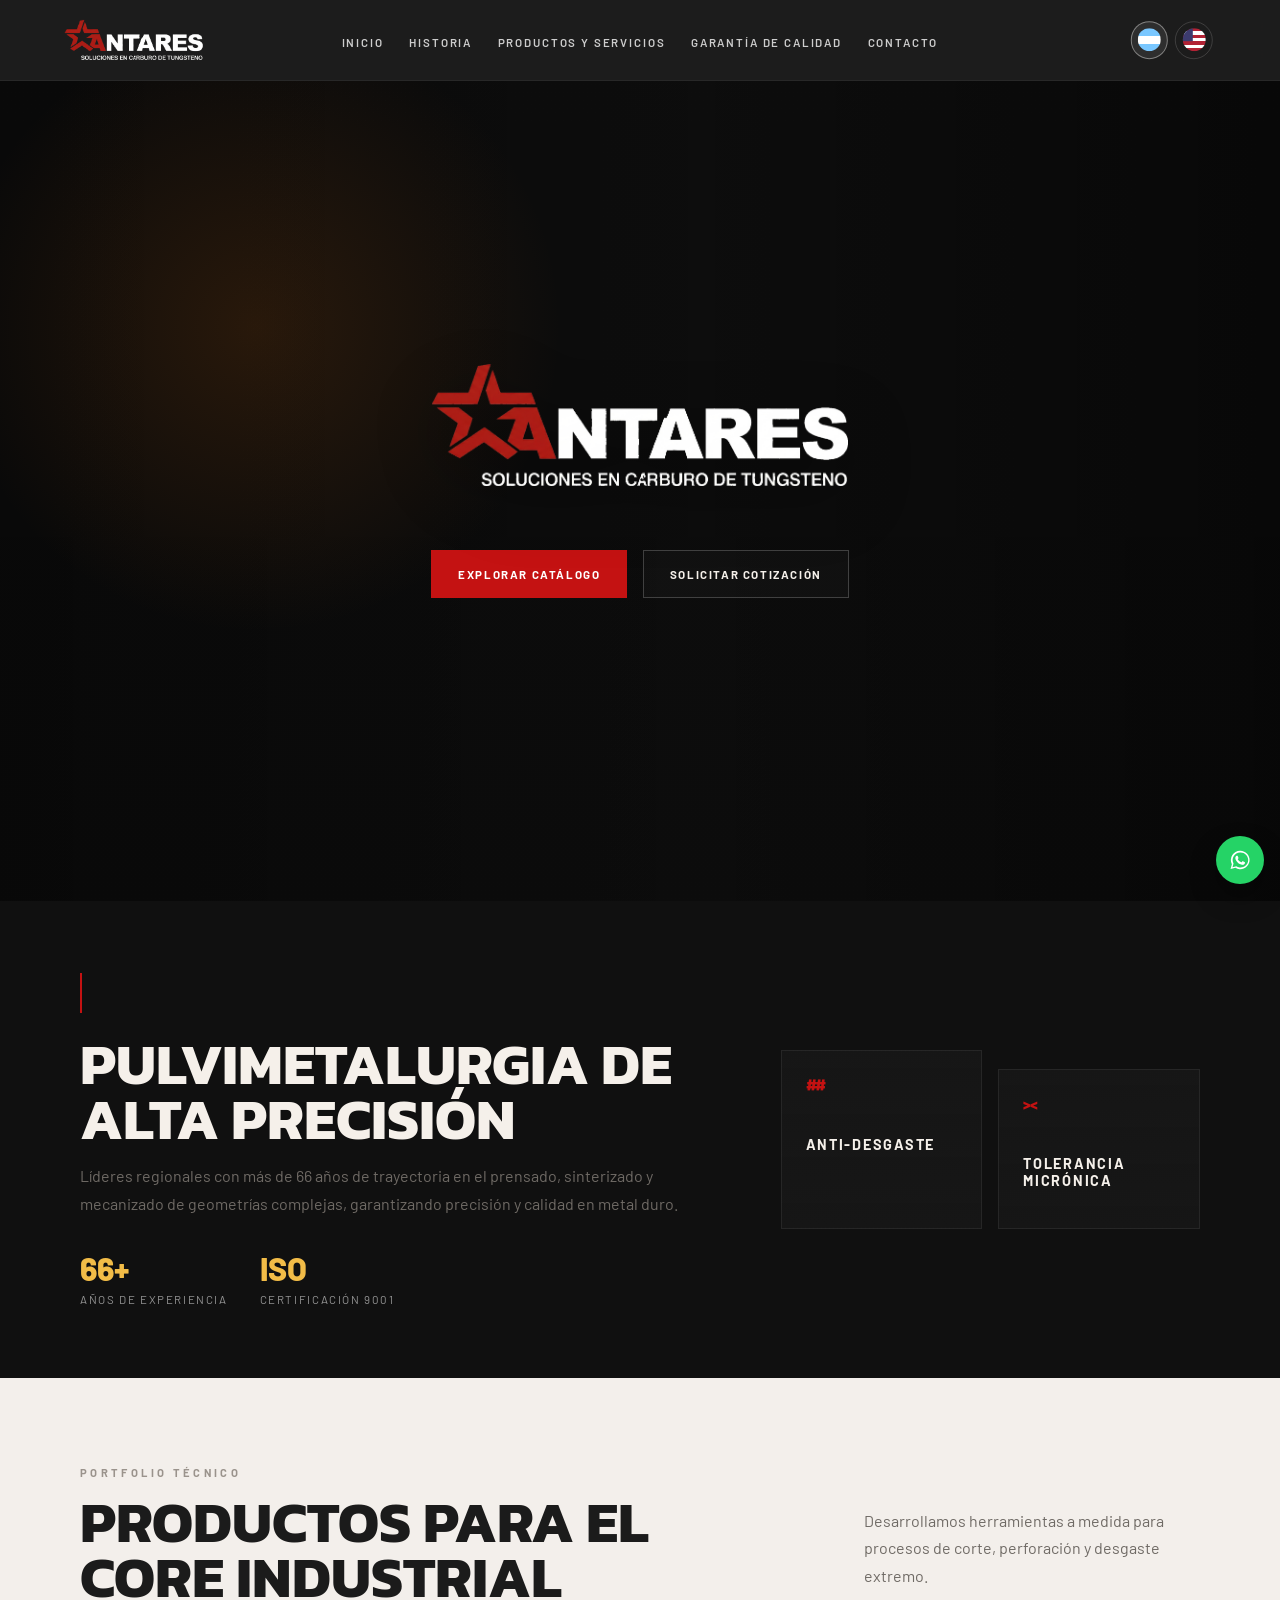
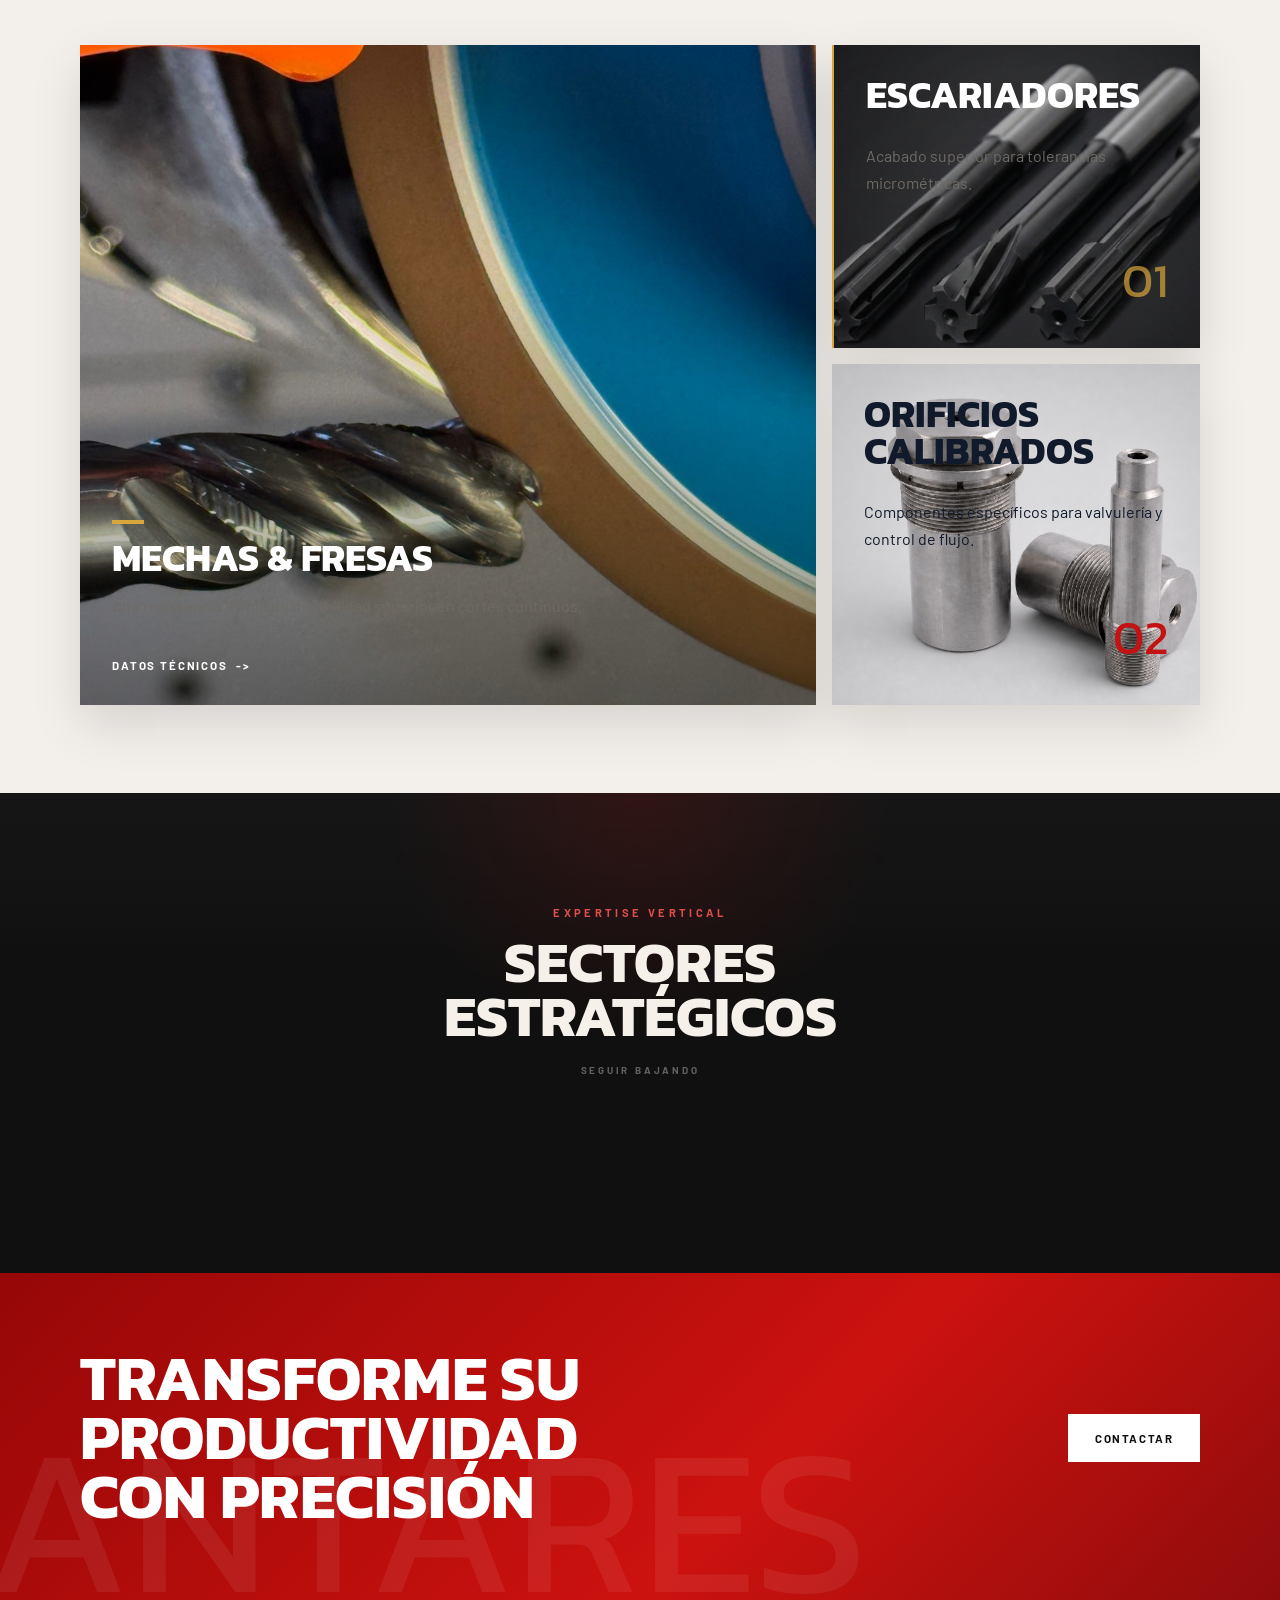
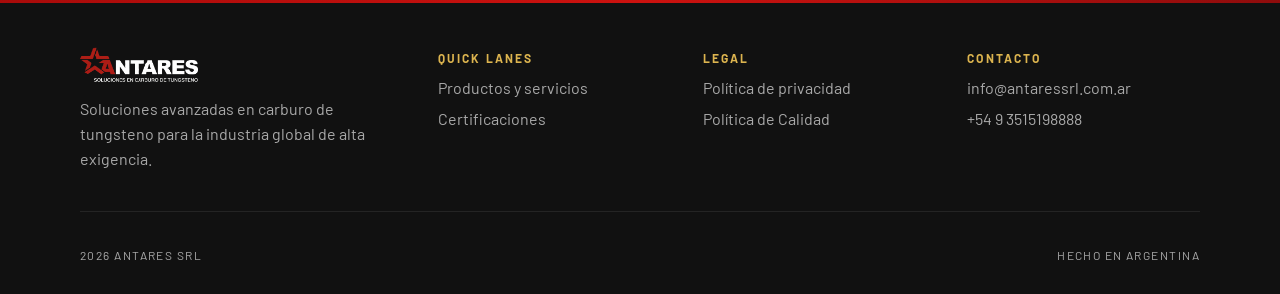
==== commit 7b066314: "Correccion en imagenes y modal de expansion" ====
--- a/index.html
+++ b/index.html
@@ -8,7 +8,7 @@
   <link rel="preconnect" href="https://fonts.googleapis.com">
   <link rel="preconnect" href="https://fonts.gstatic.com" crossorigin>
   <link href="https://fonts.googleapis.com/css2?family=Barlow:wght@400;500;600;700;800&family=Kanit:wght@500;700;800&display=swap" rel="stylesheet">
-  <link rel="stylesheet" href="styles/styles.css">
+  <link rel="stylesheet" href="styles/styles.css?v=20260521">
 </head>
 <body data-page="home">
   <a class="skip-link" href="#main-content">Saltar al contenido</a>
@@ -109,7 +109,13 @@
               <strong data-i18n="intro.metric1Value">66+</strong>
               <span data-i18n="intro.metric1Label">Años de experiencia</span>
             </article>
-            <article class="metric">
+            <article
+              class="metric iso-certificate-trigger"
+              data-modal-open="iso-certificate-modal"
+              role="button"
+              tabindex="0"
+              aria-label="Ver certificado ISO 9001:2015"
+            >
               <strong data-i18n="intro.metric2Value">ISO</strong>
               <span data-i18n="intro.metric2Label">Certificacion 9001</span>
             </article>
@@ -199,7 +205,13 @@
               </div>
             </a>
 
-            <a class="sector-card sector-card--agro" href="pages/productosyservicios.html#sector-agropecuario" aria-label="Ir a la seccion Agropecuario en Productos y servicios">
+            <a
+              class="sector-card sector-card--agro"
+              href="pages/productosyservicios.html#sector-agropecuario"
+              aria-label="Catálogo de Agropecuario en proceso de carga"
+              data-modal-open="sector-unavailable-modal"
+              data-modal-prevent-nav="true"
+            >
               <span class="sector-item__index">03</span>
               <div>
                 <h3 data-i18n="sectors.item3Title">Agropecuario</h3>
@@ -207,7 +219,13 @@
               </div>
             </a>
 
-            <a class="sector-card sector-card--aero" href="pages/productosyservicios.html#sector-aeronautico" aria-label="Ir a la seccion Aeronautico en Productos y servicios">
+            <a
+              class="sector-card sector-card--aero"
+              href="pages/productosyservicios.html#sector-aeronautico"
+              aria-label="Catálogo de Aeronautico en proceso de carga"
+              data-modal-open="sector-unavailable-modal"
+              data-modal-prevent-nav="true"
+            >
               <span class="sector-item__index">04</span>
               <div>
                 <h3 data-i18n="sectors.item4Title">Aeronautico</h3>
@@ -215,7 +233,13 @@
               </div>
             </a>
 
-            <a class="sector-card sector-card--wood" href="pages/productosyservicios.html#sector-industria-maderera" aria-label="Ir a la seccion Industria maderera en Productos y servicios">
+            <a
+              class="sector-card sector-card--wood"
+              href="pages/productosyservicios.html#sector-industria-maderera"
+              aria-label="Catálogo de Industria maderera en proceso de carga"
+              data-modal-open="sector-unavailable-modal"
+              data-modal-prevent-nav="true"
+            >
               <span class="sector-item__index">05</span>
               <div>
                 <h3 data-i18n="sectors.item5Title">Industria maderera</h3>
@@ -225,8 +249,10 @@
 
             <a
               class="sector-card sector-card--ortho sector-card--cta"
-              href="pages/productosyservicios.html#sector-servicios"
-              aria-label="Ir a la seccion Servicios en Productos y servicios"
+              href="https://wa.me/5493515198888?text=Hola%20Antares%2C%20quisiera%20hacer%20una%20consulta."
+              target="_blank"
+              rel="noopener noreferrer"
+              aria-label="Consultar por WhatsApp a Antares SRL"
             >
               <span class="sector-item__index">06</span>
               <div>
@@ -247,6 +273,47 @@
       </div>
     </section>
   </main>
+
+  <div class="catalog-modal catalog-modal--pdf" id="iso-certificate-modal" hidden aria-hidden="true">
+    <div class="catalog-modal__backdrop" data-modal-close></div>
+    <div class="catalog-modal__dialog" role="dialog" aria-modal="true" aria-labelledby="iso-certificate-modal-title">
+      <button class="catalog-modal__close" type="button" aria-label="Cerrar" data-modal-close>X</button>
+      <div class="catalog-modal__header">
+        <span class="catalog-modal__eyebrow">Certificación</span>
+        <h2 class="catalog-modal__title" id="iso-certificate-modal-title">ISO 9001:2015</h2>
+      </div>
+      <div class="certificate-viewer">
+        <iframe
+          src="assets/certificados/Certificados9001_2024.pdf#view=FitH"
+          title="Certificado ISO 9001:2015"
+          loading="lazy"
+        ></iframe>
+      </div>
+    </div>
+  </div>
+
+  <div class="catalog-modal" id="sector-unavailable-modal" hidden aria-hidden="true">
+    <div class="catalog-modal__backdrop" data-modal-close></div>
+    <div class="catalog-modal__dialog" role="dialog" aria-modal="true" aria-labelledby="sector-unavailable-modal-title">
+      <button class="catalog-modal__close" type="button" aria-label="Cerrar" data-modal-close>X</button>
+      <div class="catalog-modal__header">
+        <span class="catalog-modal__eyebrow">Catalogo en actualizacion</span>
+        <h2 class="catalog-modal__title" id="sector-unavailable-modal-title">Sector aun no publicado</h2>
+        <p class="catalog-modal__lead">
+          Aun no esta subido al catalogo online el detalle de productos de este sector. Escribinos para confirmar si lo que necesitas ya esta disponible.
+        </p>
+      </div>
+      <div class="catalog-modal__grid">
+        <article class="catalog-modal__card">
+          <span class="catalog-modal__mark">><</span>
+          <h3>Atencion comercial y tecnica</h3>
+        </article>
+      </div>
+      <a class="button button--primary" href="https://wa.me/5493515198888?text=Hola%20Antares%2C%20quisiera%20consultar%20por%20productos%20de%20un%20sector%20que%20aun%20no%20figura%20en%20el%20catalogo." target="_blank" rel="noopener noreferrer">
+        Consultar disponibilidad
+      </a>
+    </div>
+  </div>
 
   <footer class="site-footer">
     <div class="container footer__grid">
--- a/styles/styles.css
+++ b/styles/styles.css
@@ -512,15 +512,15 @@
 
 .hero__media {
   background:
-    linear-gradient(180deg, rgba(0, 0, 0, 0.25), rgba(0, 0, 0, 0.35)),
+    linear-gradient(180deg, rgba(0, 0, 0, 0.06), rgba(0, 0, 0, 0.12)),
     url("../assets/img/soluciones.png") center/cover no-repeat;
   transform: scale(1);
 }
 
 .hero__overlay {
   background:
-    radial-gradient(circle at 20% 30%, rgba(180, 91, 14, 0.3), transparent 26%),
-    linear-gradient(90deg, rgba(0, 0, 0, 0.78), rgba(0, 0, 0, 0.35) 55%, rgba(0, 0, 0, 0.82));
+    radial-gradient(circle at 20% 30%, rgba(180, 91, 14, 0.18), transparent 26%),
+    linear-gradient(90deg, rgba(0, 0, 0, 0.42), rgba(0, 0, 0, 0.16) 55%, rgba(0, 0, 0, 0.48));
 }
 
 .hero__content {
@@ -601,8 +601,8 @@
 
 .about-hero__overlay {
   background:
-    linear-gradient(90deg, rgba(10, 10, 10, 0.86) 0%, rgba(10, 10, 10, 0.62) 48%, rgba(10, 10, 10, 0.25) 100%),
-    linear-gradient(180deg, rgba(10, 10, 10, 0.08), rgba(10, 10, 10, 0.2));
+    linear-gradient(90deg, rgba(10, 10, 10, 0.5) 0%, rgba(10, 10, 10, 0.32) 48%, rgba(10, 10, 10, 0.1) 100%),
+    linear-gradient(180deg, rgba(10, 10, 10, 0.02), rgba(10, 10, 10, 0.08));
 }
 
 .about-hero__content {
@@ -706,19 +706,19 @@
 
 .about-story__image--powder {
   background:
-    linear-gradient(180deg, rgba(0, 0, 0, 0.18), rgba(0, 0, 0, 0.18)),
+    linear-gradient(180deg, rgba(0, 0, 0, 0.08), rgba(0, 0, 0, 0.08)),
     url("../assets/img/HyN.png") center/cover no-repeat;
 }
 
 .about-story__image--machining {
   background:
-    linear-gradient(180deg, rgba(0, 0, 0, 0.18), rgba(0, 0, 0, 0.18)),
+    linear-gradient(180deg, rgba(0, 0, 0, 0.08), rgba(0, 0, 0, 0.08)),
     url("../assets/img/abuelo.png") center/cover no-repeat;
 }
 
 .about-story__image--landscape {
   background:
-    linear-gradient(180deg, rgba(0, 0, 0, 0.12), rgba(0, 0, 0, 0.12)),
+    linear-gradient(180deg, rgba(0, 0, 0, 0.06), rgba(0, 0, 0, 0.06)),
     url("../assets/img/pampaolaen.png") center/cover no-repeat;
 }
 
@@ -789,7 +789,7 @@
   position: absolute;
   inset: 0;
   background:
-    linear-gradient(180deg, rgba(0, 0, 0, 0.18), rgba(0, 0, 0, 0.74)),
+    linear-gradient(180deg, rgba(0, 0, 0, 0.06), rgba(0, 0, 0, 0.38)),
     url("../assets/img/planta.png") center/cover no-repeat;
 }
 
@@ -1129,9 +1129,9 @@
   position: absolute;
   inset: 0;
   background:
-    linear-gradient(90deg, rgba(20, 20, 20, 0.18), rgba(20, 20, 20, 0.7)),
+    linear-gradient(90deg, rgba(20, 20, 20, 0.06), rgba(20, 20, 20, 0.38)),
     url("../assets/img/catalogo/01Herramental.jpeg") center/cover no-repeat;
-  opacity: 0.9;
+  opacity: 0.96;
   transform: scale(1.01);
 }
 
@@ -1159,28 +1159,28 @@
 
 .tech-card--mechas-bg {
   background:
-    linear-gradient(180deg, rgba(43, 43, 43, 0.62), rgba(28, 28, 28, 0.74)),
+    linear-gradient(180deg, rgba(43, 43, 43, 0.32), rgba(28, 28, 28, 0.44)),
     url("../assets/img/catalogo/brocas/BrocaEscalonadaR.png") center 58%/cover no-repeat,
     #2b2b2b;
 }
 
 .tech-card--fresas-bg {
   background:
-    linear-gradient(180deg, rgba(43, 43, 43, 0.62), rgba(28, 28, 28, 0.74)),
+    linear-gradient(180deg, rgba(43, 43, 43, 0.32), rgba(28, 28, 28, 0.44)),
     url("../assets/img/catalogo/fresas/FresaIntegral.png?v=2") center 58%/cover no-repeat,
     #2b2b2b;
 }
 
 .tech-card--escariadores-bg {
   background:
-    linear-gradient(180deg, rgba(43, 43, 43, 0.62), rgba(28, 28, 28, 0.78)),
+    linear-gradient(180deg, rgba(43, 43, 43, 0.32), rgba(28, 28, 28, 0.48)),
     url("../assets/img/catalogo/escariadores/Escariador.png") center 58%/cover no-repeat,
     #2b2b2b;
 }
 
 .tech-card--insertos-bg {
   background:
-    linear-gradient(180deg, rgba(43, 43, 43, 0.62), rgba(28, 28, 28, 0.78)),
+    linear-gradient(180deg, rgba(43, 43, 43, 0.32), rgba(28, 28, 28, 0.48)),
     url("../assets/img/catalogo/insertos/Insertos.png?v=2") center 58%/cover no-repeat,
     #2b2b2b;
 }
@@ -1278,9 +1278,9 @@
   position: absolute;
   inset: 0;
   background:
-    linear-gradient(180deg, rgba(0, 0, 0, 0.28), rgba(0, 0, 0, 0.78)),
-    url("../assets/img/catalogo/02/ControlPresion.png") center/cover no-repeat;
-  opacity: 0.72;
+    linear-gradient(180deg, rgba(0, 0, 0, 0.1), rgba(0, 0, 0, 0.42)),
+    url("../assets/img/oil&gas.png") center/cover no-repeat;
+  opacity: 0.96;
 }
 
 .oilgas-hero-card__content {
@@ -1346,6 +1346,29 @@
 .oilgas-info--gold {
   background: #2e2916;
   border: 1px solid rgba(215, 171, 54, 0.24);
+}
+
+.oilgas-info--womoct {
+  background:
+    linear-gradient(180deg, rgba(20, 20, 20, 0.25), rgba(20, 20, 20, 0.5)),
+    url("../assets/img/WOM&OCT.png") center/cover no-repeat,
+    #2b2b2b;
+}
+
+.oilgas-info--spm {
+  background:
+    linear-gradient(180deg, rgba(20, 20, 20, 0.25), rgba(20, 20, 20, 0.5)),
+    url("../assets/img/catalogo/02/PistonFracturaSPM.png") center/cover no-repeat,
+
+    linear-gradient(180deg, rgba(20, 20, 20, 0.35), rgba(20, 20, 20, 0.6)),
+    url("../assets/img/catalogo/02/PistonFracturaSPM.png?v=20260521") center/cover no-repeat, #2b2b2b;
+}
+
+.oilgas-info--exclusa {
+  background:
+    linear-gradient(180deg, rgba(20, 20, 20, 0.12), rgba(20, 20, 20, 0.3)),
+    url("../assets/img/catalogo/valvulas/exclusa.png?v=20260521") center/56% auto no-repeat,
+    #a4a4a8;
 }
 
 .oilgas-info h3 {
@@ -1455,6 +1478,7 @@
 
 .catalog-modal__card {
   min-height: 15rem;
+  height: 15rem;
   padding: 1.5rem;
   background: #2b2b2b;
   border: 1px solid rgba(255, 255, 255, 0.05);
@@ -1463,9 +1487,164 @@
 
 .catalog-modal__card--spm-bg {
   background:
-    linear-gradient(180deg, rgba(20, 20, 20, 0.22), rgba(20, 20, 20, 0.48)),
+
+    linear-gradient(180deg, rgba(20, 20, 20, 0.08), rgba(20, 20, 20, 0.22)),
     url("../assets/img/catalogo/02/PistonFracturaSPM.png") center/cover no-repeat,
-    #2b2b2b;
+
+    linear-gradient(180deg, rgba(20, 20, 20, 0.12), rgba(20, 20, 20, 0.3)),
+    url("../assets/img/catalogo/02/PistonFracturaSPM.png?v=20260521") center/cover no-repeat, #2b2b2b;
+}
+
+.catalog-modal__card--mecha-escalonada-bg {
+  background: linear-gradient(180deg, rgba(20, 20, 20, 0.1), rgba(20, 20, 20, 0.32)), url("../assets/img/catalogo/brocas/BrocaEscalonadaR.png") center/112% 100% no-repeat, #2b2b2b;
+}
+
+.catalog-modal__card--mecha-helicoidal-bg {
+
+  background: linear-gradient(180deg, rgba(20, 20, 20, 0.1), rgba(20, 20, 20, 0.32)), url("../assets/img/catalogo/brocas/mechaCor.png") center/cover no-repeat, #2b2b2b;
+}
+
+.catalog-modal__card--mecha-recta-bg {
+  background: linear-gradient(180deg, rgba(20, 20, 20, 0.1), rgba(20, 20, 20, 0.32)), url("../assets/img/catalogo/brocas/MechaCentro.png") center/112% 100% no-repeat, #2b2b2b;
+}
+
+.catalog-modal__card--mecha-refrigerada-bg {
+  background: linear-gradient(180deg, rgba(20, 20, 20, 0.1), rgba(20, 20, 20, 0.32)), url("../assets/img/catalogo/brocas/tresEscalones.png") center/cover no-repeat, #2b2b2b;
+  background: linear-gradient(180deg, rgba(20, 20, 20, 0.14), rgba(20, 20, 20, 0.42)), url("../assets/img/catalogo/brocas/mechaCor.png?v=20260521") center/cover no-repeat, #2b2b2b;
+}
+
+.catalog-modal__card--mecha-recta-bg {
+  background: linear-gradient(180deg, rgba(20, 20, 20, 0.14), rgba(20, 20, 20, 0.42)), url("../assets/img/catalogo/brocas/MechaCentro.png?v=20260521") center/112% 100% no-repeat, #2b2b2b;
+}
+
+.catalog-modal__card--mecha-refrigerada-bg {
+  background: linear-gradient(180deg, rgba(20, 20, 20, 0.14), rgba(20, 20, 20, 0.42)), url("../assets/img/catalogo/brocas/tresEscalones.png?v=20260521") center/cover no-repeat, #2b2b2b;
+}
+
+.catalog-modal__card--fresa-recta-bg {
+  background: linear-gradient(180deg, rgba(20, 20, 20, 0.1), rgba(20, 20, 20, 0.32)), url("../assets/img/catalogo/fresas/FresaIntegral.png") center 50%/cover no-repeat, #2b2b2b;
+}
+
+.catalog-modal__card--fresa-esferica-bg {
+
+  background: linear-gradient(180deg, rgba(20, 20, 20, 0.1), rgba(20, 20, 20, 0.32)), url("../assets/img/catalogo/fresas/Fresa.png") center/cover no-repeat, #2b2b2b;
+}
+
+.catalog-modal__card--fresa-desbaste-bg {
+  background: linear-gradient(180deg, rgba(20, 20, 20, 0.1), rgba(20, 20, 20, 0.32)), url("../assets/img/catalogo/fresas/FresaRev.png") center/cover no-repeat, #2b2b2b;
+}
+
+.catalog-modal__card--fresa-especial-bg {
+  background: linear-gradient(180deg, rgba(20, 20, 20, 0.1), rgba(20, 20, 20, 0.32)), url("../assets/img/catalogo/fresas/fresaCircular.png") center/cover no-repeat, #2b2b2b;
+
+  background: linear-gradient(180deg, rgba(20, 20, 20, 0.14), rgba(20, 20, 20, 0.42)), url("../assets/img/catalogo/fresas/Fresa.png?v=20260521") center/cover no-repeat, #2b2b2b;
+}
+
+.catalog-modal__card--fresa-desbaste-bg {
+  background: linear-gradient(180deg, rgba(20, 20, 20, 0.14), rgba(20, 20, 20, 0.42)), url("../assets/img/catalogo/fresas/FresaRev.png?v=20260521") center/cover no-repeat, #2b2b2b;
+}
+
+.catalog-modal__card--fresa-especial-bg {
+  background: linear-gradient(180deg, rgba(20, 20, 20, 0.14), rgba(20, 20, 20, 0.42)), url("../assets/img/catalogo/fresas/fresaCircular.png?v=20260521") center/cover no-repeat, #2b2b2b;
+
+}
+
+.catalog-modal__card--escariador-1-bg {
+  background: linear-gradient(180deg, rgba(20, 20, 20, 0.1), rgba(20, 20, 20, 0.32)), url("../assets/img/catalogo/escariadores/Escariador.png") center/cover no-repeat, #2b2b2b;
+}
+
+.catalog-modal__card--escariador-2-bg {
+  background: linear-gradient(180deg, rgba(20, 20, 20, 0.1), rgba(20, 20, 20, 0.32)), url("../assets/img/catalogo/escariadores/Escariador.png") 34% 65%/cover no-repeat, #2b2b2b;
+}
+
+.catalog-modal__card--escariador-3-bg {
+  background: linear-gradient(180deg, rgba(20, 20, 20, 0.1), rgba(20, 20, 20, 0.32)), url("../assets/img/catalogo/escariadores/Escariador.png") 50% 65%/cover no-repeat, #2b2b2b;
+}
+
+.catalog-modal__card--escariador-4-bg {
+  background: linear-gradient(180deg, rgba(20, 20, 20, 0.1), rgba(20, 20, 20, 0.32)), url("../assets/img/catalogo/escariadores/Escariador.png") 66% 65%/cover no-repeat, #2b2b2b;
+}
+
+.catalog-modal__card--inserto-triangular-bg {
+  background: linear-gradient(180deg, rgba(20, 20, 20, 0.1), rgba(20, 20, 20, 0.36)), url("../assets/img/catalogo/insertos/Insertos.png") center/cover no-repeat, #2b2b2b;
+}
+
+.catalog-modal__card--inserto-rombico-bg {
+  background: linear-gradient(180deg, rgba(20, 20, 20, 0.1), rgba(20, 20, 20, 0.36)), url("../assets/img/catalogo/insertos/Insertos.png") 36% 60%/cover no-repeat, #2b2b2b;
+}
+
+.catalog-modal__card--inserto-fresado-bg {
+  background: linear-gradient(180deg, rgba(20, 20, 20, 0.1), rgba(20, 20, 20, 0.36)), url("../assets/img/catalogo/insertos/Insertos.png") 50% 60%/cover no-repeat, #2b2b2b;
+}
+
+.catalog-modal__card--inserto-rosca-bg {
+  background: linear-gradient(180deg, rgba(20, 20, 20, 0.1), rgba(20, 20, 20, 0.36)), url("../assets/img/catalogo/insertos/Insertos.png") 64% 60%/cover no-repeat, #2b2b2b;
+}
+
+.catalog-modal__card--wom-asientos-bg,
+.catalog-modal__card--wom-boquillas-bg,
+.catalog-modal__card--wom-valvulas-bg,
+.catalog-modal__card--wom-especiales-bg,
+.catalog-modal__card--spn-sellados-bg,
+.catalog-modal__card--spn-cuerpos-bg,
+.catalog-modal__card--spn-repuestos-bg,
+.catalog-modal__card--valvula-1-bg,
+.catalog-modal__card--valvula-2-bg,
+.catalog-modal__card--valvula-3-bg,
+.catalog-modal__card--valvula-4-bg {
+  background: #c7c7cc;
+}
+
+.catalog-modal__card--wom-boquillas-bg,
+.catalog-modal__card--wom-valvulas-bg,
+.catalog-modal__card--valvula-2-bg,
+.catalog-modal__card--valvula-4-bg {
+  background: #c7c7cc;
+}
+
+.catalog-modal__card--wom-boquillas-bg {
+  background: linear-gradient(180deg, rgba(20, 20, 20, 0.12), rgba(20, 20, 20, 0.38)), url("../assets/img/catalogo/orificios/tipoCameron.png") center/cover no-repeat, #2b2b2b;
+}
+
+.catalog-modal__card--wom-valvulas-bg {
+  background: linear-gradient(180deg, rgba(20, 20, 20, 0.12), rgba(20, 20, 20, 0.38)), url("../assets/img/catalogo/orificios/orificio1.png") center/cover no-repeat, #2b2b2b;
+}
+
+.catalog-modal__card--wom-especiales-bg {
+  background: linear-gradient(180deg, rgba(20, 20, 20, 0.12), rgba(20, 20, 20, 0.38)), url("../assets/img/catalogo/orificios/tipoOCT.png") center/cover no-repeat, #2b2b2b;
+}
+
+.catalog-modal__card--wom-asientos-bg {
+  background: linear-gradient(180deg, rgba(20, 20, 20, 0.12), rgba(20, 20, 20, 0.38)), url("../assets/img/catalogo/orificios/tipoWom.png") center 58%/145% auto no-repeat, #2b2b2b;
+  background: linear-gradient(180deg, rgba(20, 20, 20, 0.18), rgba(20, 20, 20, 0.48)), url("../assets/img/catalogo/orificios/tipoCameron.png?v=20260521") center/cover no-repeat, #2b2b2b;
+}
+
+.catalog-modal__card--wom-valvulas-bg {
+  background: linear-gradient(180deg, rgba(20, 20, 20, 0.18), rgba(20, 20, 20, 0.48)), url("../assets/img/catalogo/orificios/orificio1.png?v=20260521") center/cover no-repeat, #2b2b2b;
+}
+
+.catalog-modal__card--wom-especiales-bg {
+  background: linear-gradient(180deg, rgba(20, 20, 20, 0.18), rgba(20, 20, 20, 0.48)), url("../assets/img/catalogo/orificios/tipoOCT.png?v=20260521") center/cover no-repeat, #2b2b2b;
+}
+
+.catalog-modal__card--wom-asientos-bg {
+  background: linear-gradient(180deg, rgba(20, 20, 20, 0.18), rgba(20, 20, 20, 0.48)), url("../assets/img/catalogo/orificios/tipoWom.png?v=20260521") center 58%/145% auto no-repeat, #2b2b2b;
+}
+
+.catalog-modal__card--spn-cuerpos-bg {
+  background: #c7c7cc;
+}
+
+.catalog-modal__card--wom-valvulas-bg h3,
+.catalog-modal__card--wom-especiales-bg h3,
+.catalog-modal__card--spn-sellados-bg h3,
+.catalog-modal__card--spn-cuerpos-bg h3,
+.catalog-modal__card--spn-repuestos-bg h3,
+.catalog-modal__card--valvula-1-bg h3,
+.catalog-modal__card--valvula-2-bg h3,
+.catalog-modal__card--valvula-3-bg h3,
+.catalog-modal__card--valvula-4-bg h3 {
+  color: #171717;
 }
 
 .catalog-modal__card--spm-bg h3 {
@@ -1489,8 +1668,52 @@
   line-height: 1;
 }
 
+#wom-oct-modal .catalog-modal__mark,
+#wom-oct-modal .catalog-modal__card h3 {
+  display: none;
+}
+
 .has-modal-open {
   overflow: hidden;
+}
+
+.iso-certificate-trigger {
+  cursor: pointer;
+}
+
+.iso-certificate-trigger:focus-visible {
+  outline: 2px solid #d7ab36;
+  outline-offset: 4px;
+}
+
+.quality-panel.iso-certificate-trigger:hover,
+.quality-iso__card.iso-certificate-trigger:hover,
+.products-hero__cert.iso-certificate-trigger:hover,
+.metric.iso-certificate-trigger:hover {
+  box-shadow: 0 0 0 1px rgba(215, 171, 54, 0.35);
+}
+
+.catalog-modal--pdf .catalog-modal__dialog {
+  width: min(100%, 82rem);
+  padding: 1.25rem;
+}
+
+.catalog-modal--pdf .catalog-modal__header {
+  max-width: none;
+  margin-bottom: 1rem;
+}
+
+.certificate-viewer {
+  width: 100%;
+  height: min(80vh, 56rem);
+  border: 1px solid rgba(255, 255, 255, 0.12);
+  background: #0f0f0f;
+}
+
+.certificate-viewer iframe {
+  width: 100%;
+  height: 100%;
+  border: 0;
 }
 
 .oilgas-info__mini-icon {
@@ -1523,8 +1746,22 @@
 
 .service-card--reafilado {
   background:
-    linear-gradient(180deg, rgba(14, 14, 14, 0.45), rgba(14, 14, 14, 0.78)),
+    linear-gradient(180deg, rgba(14, 14, 14, 0.22), rgba(14, 14, 14, 0.46)),
     url("../assets/img/servicios/reafilado.jpeg") center/cover no-repeat,
+    #2b2b2b;
+}
+
+.service-card--cph {
+  background:
+    linear-gradient(180deg, rgba(14, 14, 14, 0.22), rgba(14, 14, 14, 0.46)),
+    url("../assets/img/servicios/cph.jpeg") center/cover no-repeat,
+    #2b2b2b;
+}
+
+.service-card--asistencia {
+  background:
+    linear-gradient(180deg, rgba(14, 14, 14, 0.22), rgba(14, 14, 14, 0.46)),
+    url("../assets/img/servicios/asiatencia.png") center/cover no-repeat,
     #2b2b2b;
 }
 
@@ -1794,7 +2031,7 @@
   position: absolute;
   inset: 0;
   background:
-    linear-gradient(180deg, rgba(0, 0, 0, 0.18), rgba(0, 0, 0, 0.6)),
+    linear-gradient(180deg, rgba(0, 0, 0, 0.1), rgba(0, 0, 0, 0.42)),
     url("../assets/img/calidad/calidad.png?v=20260504-1223") center/cover no-repeat;
   filter: grayscale(1);
 }
@@ -2128,6 +2365,7 @@
 .contact-form input,
 .contact-form select,
 .contact-form textarea {
+  min-width: 0;
   width: 100%;
   padding: 1rem 0.9rem;
   border: 1px solid rgba(0, 0, 0, 0.08);
@@ -2135,6 +2373,11 @@
   color: #313131;
 }
 
+.contact-form input[type="file"] {
+  max-width: 100%;
+  white-space: normal;
+}
+
 .contact-form textarea {
   resize: vertical;
 }
@@ -2170,14 +2413,16 @@
   margin: 0;
   color: var(--color-text-muted);
   line-height: 1.8;
+  overflow-wrap: anywhere;
 }
 
 .contact-alert__phone {
   display: inline-block;
   margin-top: 1.5rem;
   font-family: "Kanit", sans-serif;
-  font-size: 2rem;
+  font-size: clamp(1.35rem, 6vw, 2rem);
   line-height: 1;
+  overflow-wrap: anywhere;
 }
 
 .contact-details {
@@ -2198,6 +2443,7 @@
   margin: 0;
   color: var(--color-text-muted);
   line-height: 1.75;
+  overflow-wrap: anywhere;
 }
 
 .contact-presence {
@@ -2246,7 +2492,7 @@
 
 .contact-presence__grid {
   display: grid;
-  grid-template-columns: minmax(0, 1.45fr) minmax(18rem, 1fr);
+  grid-template-columns: minmax(0, 1fr);
   gap: 1rem;
 }
 
@@ -2269,13 +2515,13 @@
 
 .presence-card__image--cordoba {
   background:
-    linear-gradient(180deg, rgba(0, 0, 0, 0.2), rgba(0, 0, 0, 0.78)),
+    linear-gradient(180deg, rgba(0, 0, 0, 0.06), rgba(0, 0, 0, 0.42)),
     url("https://images.unsplash.com/photo-1497366754035-f200968a6e72?auto=format&fit=crop&w=1200&q=80") center/cover no-repeat;
 }
 
 .presence-card__image--santacruz {
   background:
-    linear-gradient(180deg, rgba(0, 0, 0, 0.2), rgba(0, 0, 0, 0.78)),
+    linear-gradient(180deg, rgba(0, 0, 0, 0.06), rgba(0, 0, 0, 0.42)),
     url("https://images.unsplash.com/photo-1504917595217-d4dc5ebe6122?auto=format&fit=crop&w=1200&q=80") center/cover no-repeat;
 }
 
@@ -2436,14 +2682,14 @@
 
 .feature-card--image-bg {
   background:
-    linear-gradient(180deg, rgba(22, 22, 22, 0.34), rgba(22, 22, 22, 0.58)),
+    linear-gradient(180deg, rgba(22, 22, 22, 0.14), rgba(22, 22, 22, 0.32)),
     url("../assets/img/antridesgaste.png") center/cover no-repeat,
     #161616;
 }
 
 .feature-card--image-bg-precision {
   background:
-    linear-gradient(180deg, rgba(22, 22, 22, 0.34), rgba(22, 22, 22, 0.58)),
+    linear-gradient(180deg, rgba(22, 22, 22, 0.14), rgba(22, 22, 22, 0.32)),
     url("../assets/img/precisionmicrometrica.png") center/cover no-repeat,
     #161616;
 }
@@ -2507,7 +2753,7 @@
 
 .portfolio-card__image--machining {
   background:
-    linear-gradient(180deg, transparent 35%, rgba(0, 0, 0, 0.8)),
+    linear-gradient(180deg, transparent 35%, rgba(0, 0, 0, 0.46)),
     url("../assets/img/fresas.jpeg") center/cover no-repeat;
 }
 
@@ -2551,7 +2797,7 @@
 
 .portfolio-card--escariadores {
   background:
-    linear-gradient(180deg, rgba(24, 24, 24, 0.28), rgba(24, 24, 24, 0.4)),
+    linear-gradient(180deg, rgba(24, 24, 24, 0.1), rgba(24, 24, 24, 0.18)),
     url("../assets/img/escariadores.png") center/cover no-repeat;
 }
 
@@ -2560,9 +2806,7 @@
 }
 
 .portfolio-card--womoct {
-  background:
-    linear-gradient(180deg, rgba(255, 255, 255, 0.46), rgba(255, 255, 255, 0.4)),
-    url("../assets/img/WOM&OCT.png") center/cover no-repeat;
+  background: url("../assets/img/WOM&OCT-gray.png") center/cover no-repeat;
   color: #101a2b;
 }
 
@@ -2713,7 +2957,7 @@
   z-index: -2;
   background: var(--sector-image) center/cover no-repeat;
   filter: grayscale(1);
-  opacity: 0.55;
+  opacity: 0.78;
   transform: scale(1.04);
   transition: opacity 220ms ease, transform 360ms ease;
 }
@@ -2724,8 +2968,8 @@
   inset: 0;
   z-index: -1;
   background:
-    linear-gradient(180deg, rgba(12, 12, 12, 0.15), rgba(12, 12, 12, 0.84)),
-    linear-gradient(90deg, rgba(12, 12, 12, 0.5), rgba(12, 12, 12, 0.1));
+    linear-gradient(180deg, rgba(12, 12, 12, 0.04), rgba(12, 12, 12, 0.52)),
+    linear-gradient(90deg, rgba(12, 12, 12, 0.22), rgba(12, 12, 12, 0.04));
 }
 
 .sector-card:hover {
@@ -2733,7 +2977,7 @@
 }
 
 .sector-card:hover::before {
-  opacity: 0.75;
+  opacity: 0.84;
   transform: scale(1.08);
 }
 
@@ -2756,19 +3000,19 @@
 }
 
 .sector-card--auto {
-  --sector-image: url("../assets/img/precisionmicrometrica.png");
+  --sector-image: url("../assets/img/catalogo/01Herramental.jpeg");
 }
 
 .sector-card--agro {
-  --sector-image: url("../assets/img/antridesgaste.png");
+  --sector-image: url("../assets/img/agropecuario");
 }
 
 .sector-card--aero {
-  --sector-image: url("../assets/img/catalogo/01Herramental.jpeg");
+  --sector-image: url("../assets/img/aeronautico.png");
 }
 
 .sector-card--wood {
-  --sector-image: url("../assets/img/fresas.jpeg");
+  --sector-image: url("../assets/img/maderera.png");
 }
 
 .sector-card--ortho {
@@ -3011,6 +3255,15 @@
   align-items: start;
 }
 
+.footer__grid > *,
+.contact-main__grid > *,
+.contact-form__field,
+.contact-side,
+.contact-alert,
+.contact-detail {
+  min-width: 0;
+}
+
 .footer__text {
   max-width: 18rem;
   margin: 0;
@@ -3036,6 +3289,7 @@
 .footer__text,
 .footer__bottom {
   color: rgba(255, 255, 255, 0.64);
+  overflow-wrap: anywhere;
 }
 
 .footer__list a:hover,
@@ -3146,6 +3400,60 @@
     grid-column: auto;
   }
 
+  .about-story {
+    text-align: center;
+  }
+
+  .about-story__grid {
+    justify-items: center;
+  }
+
+  .about-story__copy {
+    width: min(100%, 38rem);
+    margin-inline: auto;
+  }
+
+  .about-story__copy p {
+    max-width: none;
+    margin-inline: auto;
+  }
+
+  .about-story__metric {
+    justify-content: center;
+  }
+
+  .about-story__media {
+    width: min(100%, 38rem);
+    margin-inline: auto;
+  }
+
+  .about-timeline {
+    width: min(100%, 42rem);
+    margin-inline: auto;
+  }
+
+  .timeline-item {
+    display: grid;
+    justify-items: center;
+    padding-top: 2rem;
+    text-align: center;
+  }
+
+  .timeline-item::before {
+    left: 50%;
+    transform: translateX(-50%);
+  }
+
+  .timeline-item::after {
+    left: 50%;
+    transform: translateX(-50%);
+  }
+
+  .timeline-item h3,
+  .timeline-item p {
+    max-width: 34rem;
+  }
+
   .workflow-map {
     grid-template-columns: 1fr;
   }
@@ -3187,6 +3495,54 @@
 
   .tooling-hero-card {
     min-height: 22rem;
+  }
+
+  .catalog-modal__card {
+    display: flex;
+    min-height: clamp(17rem, 42vw, 23rem);
+    height: auto;
+    align-items: flex-start;
+    justify-content: flex-end;
+    flex-direction: column;
+  }
+
+  .catalog-modal__mark {
+    display: none;
+  }
+
+  .catalog-modal__card h3 {
+    max-width: 100%;
+    padding: 0.55rem 0.7rem;
+    background: rgba(12, 12, 12, 0.68);
+    color: #fff;
+    line-height: 1.05;
+  }
+
+  .catalog-modal__card--spm-bg,
+  .catalog-modal__card--mecha-escalonada-bg,
+  .catalog-modal__card--mecha-helicoidal-bg,
+  .catalog-modal__card--mecha-recta-bg,
+  .catalog-modal__card--mecha-refrigerada-bg,
+  .catalog-modal__card--fresa-recta-bg,
+  .catalog-modal__card--fresa-esferica-bg,
+  .catalog-modal__card--fresa-desbaste-bg,
+  .catalog-modal__card--fresa-especial-bg,
+  .catalog-modal__card--escariador-1-bg,
+  .catalog-modal__card--escariador-2-bg,
+  .catalog-modal__card--escariador-3-bg,
+  .catalog-modal__card--escariador-4-bg,
+  .catalog-modal__card--inserto-triangular-bg,
+  .catalog-modal__card--inserto-rombico-bg,
+  .catalog-modal__card--inserto-fresado-bg,
+  .catalog-modal__card--inserto-rosca-bg,
+  .catalog-modal__card--wom-boquillas-bg,
+  .catalog-modal__card--wom-valvulas-bg,
+  .catalog-modal__card--wom-especiales-bg,
+  .catalog-modal__card--wom-asientos-bg {
+    background-color: #c4c4c7;
+    background-position: center, center;
+    background-repeat: no-repeat, no-repeat;
+    background-size: auto, contain;
   }
 
   .cta-band__content {
@@ -3260,6 +3616,53 @@
     min-height: 18rem;
   }
 
+  .about-story {
+    padding: 3rem 0 3.5rem;
+  }
+
+  .about-story__title {
+    font-size: clamp(2rem, 9vw, 2.8rem);
+    line-height: 1;
+  }
+
+  .about-story__copy {
+    width: min(100%, 30rem);
+  }
+
+  .about-story__copy p {
+    font-size: 0.95rem;
+    line-height: 1.75;
+  }
+
+  .about-story__metric {
+    display: grid;
+    justify-items: center;
+    gap: 0.35rem;
+  }
+
+  .about-story__metric span {
+    line-height: 1.35;
+    letter-spacing: 0.12em;
+  }
+
+  .about-timeline {
+    gap: 2.4rem;
+    width: min(100%, 30rem);
+  }
+
+  .timeline-item h3 {
+    max-width: 24rem;
+    font-size: 0.78rem;
+    line-height: 1.35;
+    letter-spacing: 0.06em;
+  }
+
+  .timeline-item p {
+    max-width: 28rem;
+    font-size: 0.95rem;
+    line-height: 1.7;
+  }
+
   .products-band__content {
     padding: 2rem 1.5rem;
   }
@@ -3325,6 +3728,7 @@
   }
 
   .catalog-modal__dialog {
+    max-height: calc(100dvh - 2rem);
     padding: 1.25rem;
   }
 
@@ -3333,6 +3737,60 @@
     right: 0.7rem;
   }
 
+  .catalog-modal__grid {
+    gap: 1rem;
+  }
+
+  .catalog-modal__card {
+    display: flex;
+    min-height: clamp(18rem, 72vw, 25rem);
+    height: auto;
+    padding: 1rem;
+    align-items: flex-start;
+    justify-content: flex-end;
+    flex-direction: column;
+  }
+
+  .catalog-modal__mark {
+    display: none;
+  }
+
+  .catalog-modal__card h3 {
+    max-width: 100%;
+    padding: 0.55rem 0.7rem;
+    background: rgba(12, 12, 12, 0.68);
+    color: #fff;
+    font-size: clamp(1.05rem, 5.5vw, 1.35rem);
+    line-height: 1.05;
+  }
+
+  .catalog-modal__card--spm-bg,
+  .catalog-modal__card--mecha-escalonada-bg,
+  .catalog-modal__card--mecha-helicoidal-bg,
+  .catalog-modal__card--mecha-recta-bg,
+  .catalog-modal__card--mecha-refrigerada-bg,
+  .catalog-modal__card--fresa-recta-bg,
+  .catalog-modal__card--fresa-esferica-bg,
+  .catalog-modal__card--fresa-desbaste-bg,
+  .catalog-modal__card--fresa-especial-bg,
+  .catalog-modal__card--escariador-1-bg,
+  .catalog-modal__card--escariador-2-bg,
+  .catalog-modal__card--escariador-3-bg,
+  .catalog-modal__card--escariador-4-bg,
+  .catalog-modal__card--inserto-triangular-bg,
+  .catalog-modal__card--inserto-rombico-bg,
+  .catalog-modal__card--inserto-fresado-bg,
+  .catalog-modal__card--inserto-rosca-bg,
+  .catalog-modal__card--wom-boquillas-bg,
+  .catalog-modal__card--wom-valvulas-bg,
+  .catalog-modal__card--wom-especiales-bg,
+  .catalog-modal__card--wom-asientos-bg {
+    background-color: #c4c4c7;
+    background-position: center, center;
+    background-repeat: no-repeat, no-repeat;
+    background-size: auto, contain;
+  }
+
   .sectors {
     min-height: 24rem;
     padding: 3rem 0;
@@ -3368,6 +3826,47 @@
 
   .contact-form__submit {
     min-width: 100%;
+  }
+
+  .contact-main {
+    padding: 2.8rem 0;
+  }
+
+  .contact-form {
+    gap: 1rem;
+  }
+
+  .contact-form__field span,
+  .contact-detail h3,
+  .footer__title {
+    letter-spacing: 0.1em;
+    line-height: 1.35;
+    overflow-wrap: anywhere;
+  }
+
+  .contact-form input,
+  .contact-form select,
+  .contact-form textarea {
+    padding: 0.9rem 0.8rem;
+    font-size: 1rem;
+  }
+
+  .contact-alert,
+  .contact-detail {
+    padding-inline: 1.1rem;
+  }
+
+  .footer__grid {
+    gap: 1.6rem;
+  }
+
+  .footer__text {
+    max-width: none;
+  }
+
+  .footer__bottom {
+    line-height: 1.5;
+    letter-spacing: 0.08em;
   }
 
   .portfolio-card__content,
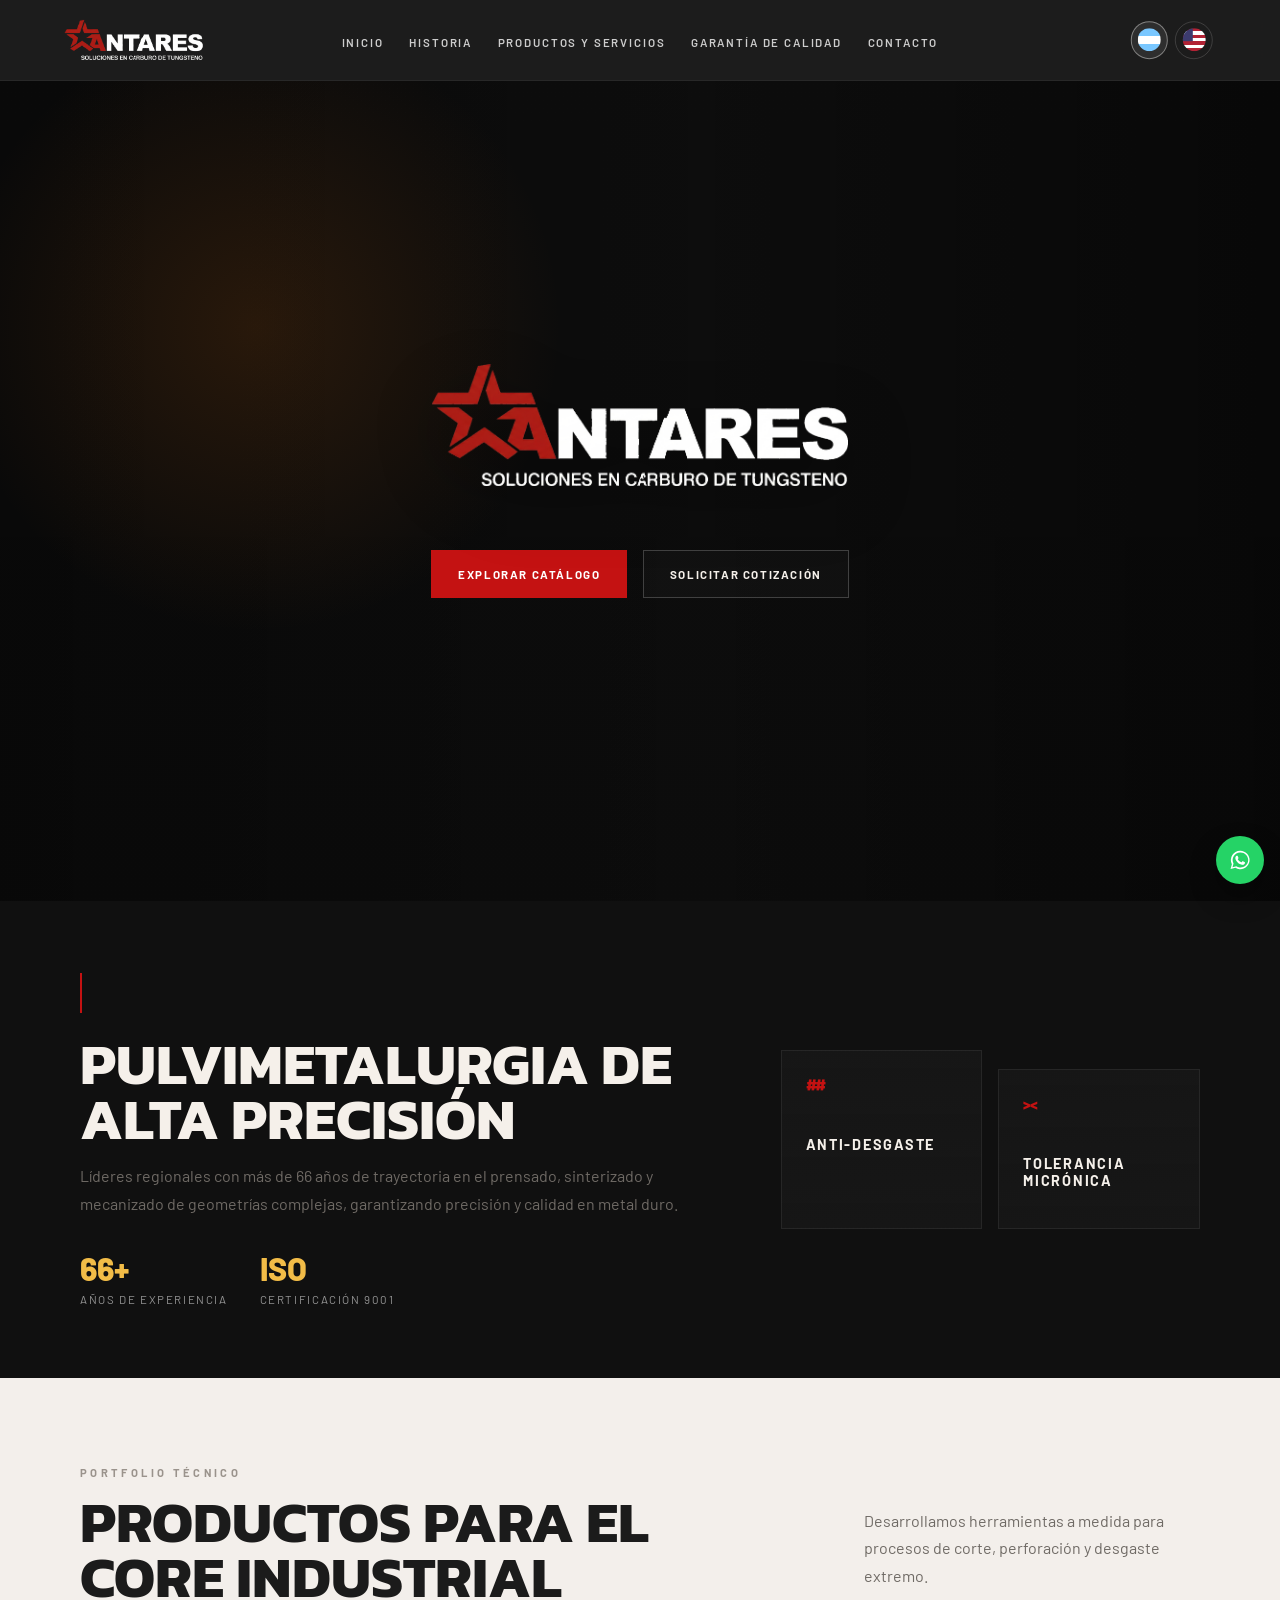
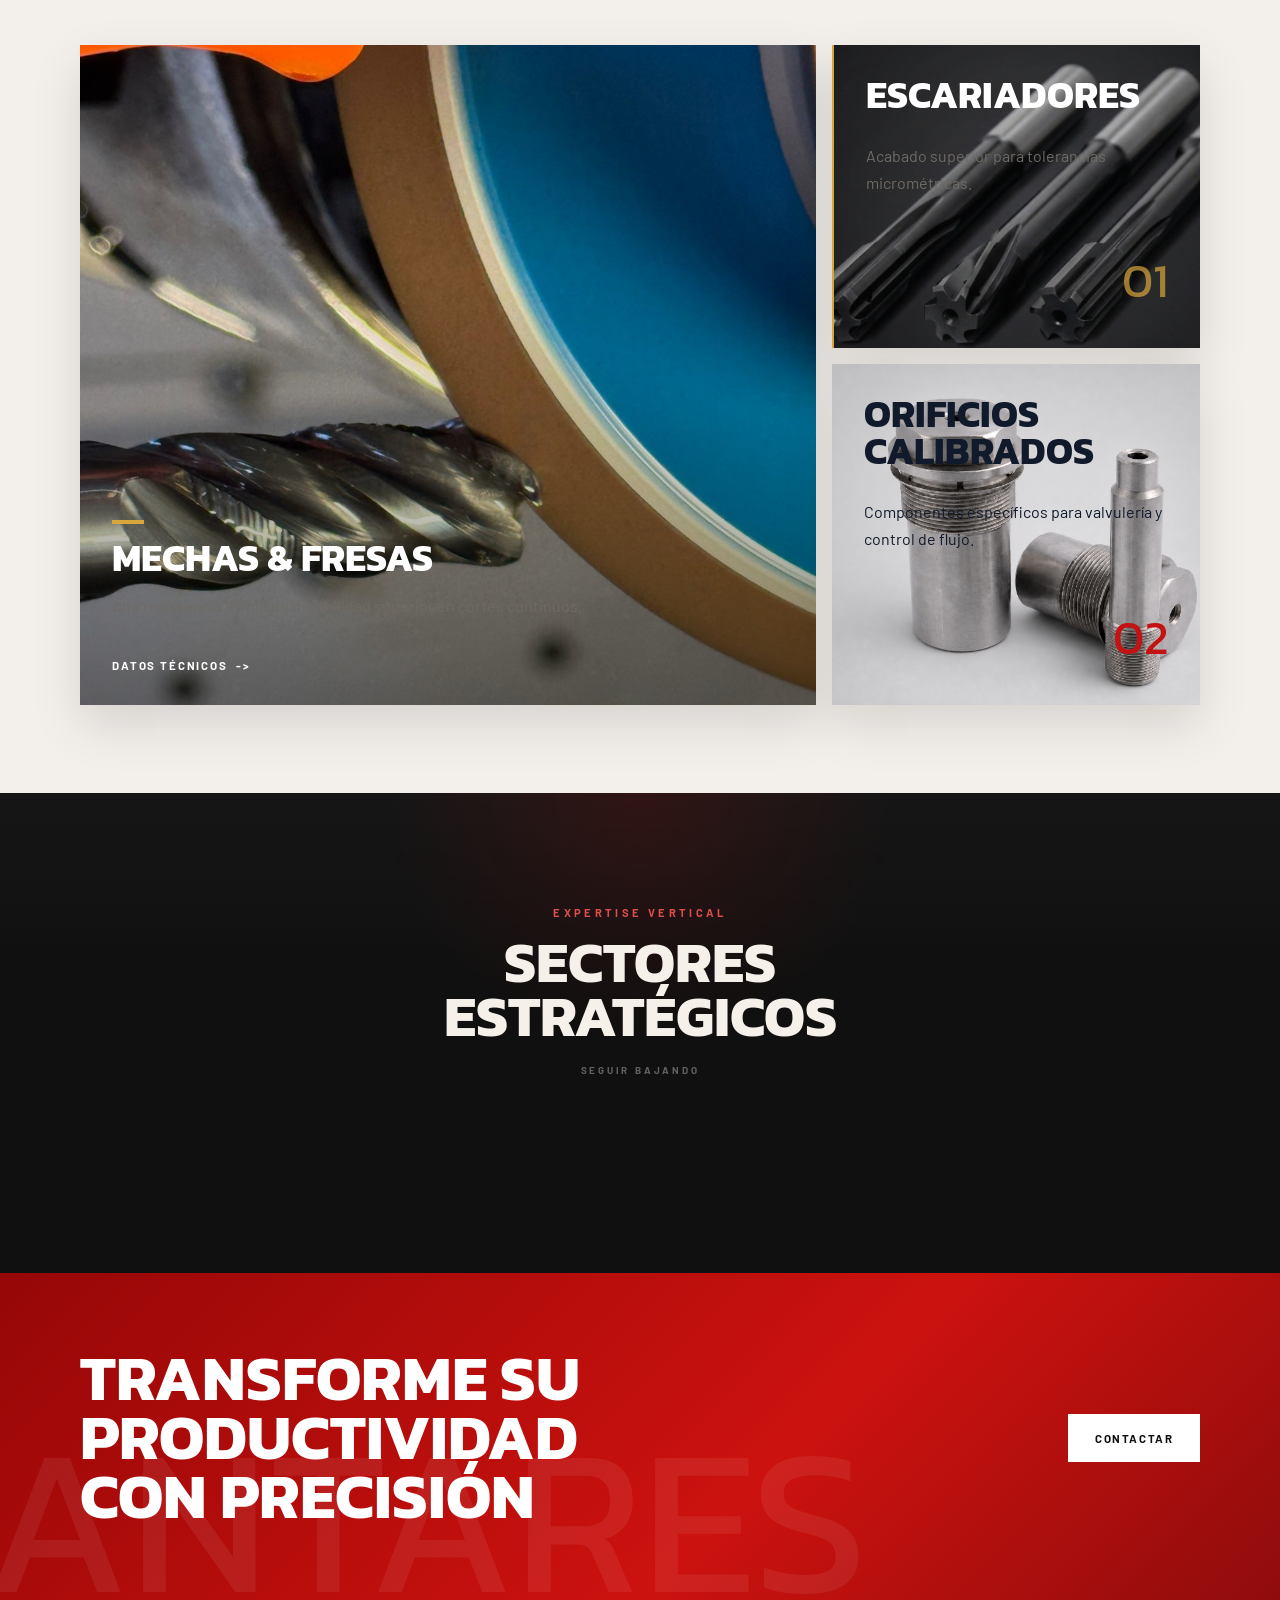
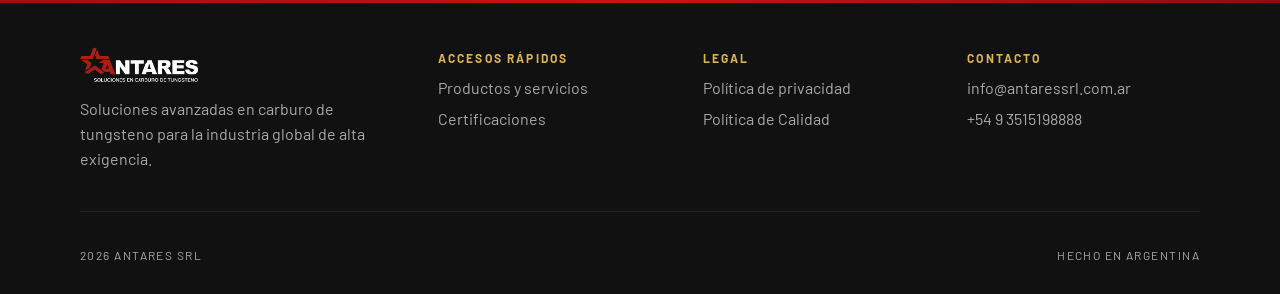
==== commit d6ca654d: "Lista para subir" ====
--- a/index.html
+++ b/index.html
@@ -89,7 +89,7 @@
         </div>
 
         <div class="hero__actions">
-          <a class="button button--primary" href="#catalog" data-i18n="hero.primaryCta">Explorar catalogo</a>
+          <a class="button button--primary" href="pages/productosyservicios.html" data-i18n="hero.primaryCta">Explorar catalogo</a>
           <a class="button button--ghost" href="pages/contacto.html" data-i18n="hero.secondaryCta">Solicitar cotizacion</a>
         </div>
       </div>
@@ -249,9 +249,7 @@
 
             <a
               class="sector-card sector-card--ortho sector-card--cta"
-              href="https://wa.me/5493515198888?text=Hola%20Antares%2C%20quisiera%20hacer%20una%20consulta."
-              target="_blank"
-              rel="noopener noreferrer"
+              href="mailto:info@antaressrl.com.ar?subject=Consulta%20desde%20web%20Antares&body=Hola%20Antares%2C%20quisiera%20hacer%20una%20consulta."
               aria-label="Consultar por WhatsApp a Antares SRL"
             >
               <span class="sector-item__index">06</span>
@@ -269,7 +267,7 @@
       <div class="cta-band__word" aria-hidden="true">ANTARES</div>
       <div class="container cta-band__content">
         <h2 data-i18n="cta.title">Transforme su productividad con precision</h2>
-        <a class="button button--light" href="https://wa.me/5493515198888?text=Hola%20Antares%2C%20quisiera%20hacer%20una%20consulta." target="_blank" rel="noopener noreferrer" data-i18n="cta.button">Contactar</a>
+        <a class="button button--light" href="mailto:info@antaressrl.com.ar?subject=Consulta%20desde%20web%20Antares&body=Hola%20Antares%2C%20quisiera%20hacer%20una%20consulta." data-i18n="cta.button">Contactar</a>
       </div>
     </section>
   </main>
@@ -309,7 +307,7 @@
           <h3>Atencion comercial y tecnica</h3>
         </article>
       </div>
-      <a class="button button--primary" href="https://wa.me/5493515198888?text=Hola%20Antares%2C%20quisiera%20consultar%20por%20productos%20de%20un%20sector%20que%20aun%20no%20figura%20en%20el%20catalogo." target="_blank" rel="noopener noreferrer">
+      <a class="button button--primary" href="mailto:info@antaressrl.com.ar?subject=Consulta%20de%20catalogo%20Antares&body=Hola%20Antares%2C%20quisiera%20consultar%20por%20productos%20de%20un%20sector%20que%20aun%20no%20figura%20en%20el%20catalogo.">
         Consultar disponibilidad
       </a>
     </div>
@@ -357,7 +355,7 @@
     </div>
   </footer>
 
-  <a class="whatsapp-fab" href="https://wa.me/5493515198888?text=Hola%20Antares%2C%20quisiera%20hacer%20una%20consulta." target="_blank" rel="noopener noreferrer" aria-label="Escribir por WhatsApp" title="WhatsApp">WA</a>
+  <a class="whatsapp-fab" href="mailto:info@antaressrl.com.ar?subject=Consulta%20desde%20web%20Antares&body=Hola%20Antares%2C%20quisiera%20hacer%20una%20consulta." aria-label="Enviar correo a Antares" title="Email">MAIL</a>
 
   <script src="script/script.js" defer></script>
 </body>
--- a/styles/styles.css
+++ b/styles/styles.css
@@ -1102,14 +1102,26 @@
 
 .tooling-grid {
   display: grid;
-  grid-template-columns: minmax(0, 1.35fr) minmax(22rem, 0.95fr);
+  grid-template-columns: 1fr;
   gap: 1.5rem;
   align-items: stretch;
 }
 
+.sintered-grid {
+  display: grid;
+  grid-template-columns: 1fr;
+  gap: 1.5rem;
+  align-items: stretch;
+}
+
 .products-cards--tooling {
-  grid-template-columns: repeat(2, minmax(0, 1fr));
+  order: 2;
+  grid-template-columns: repeat(4, minmax(0, 1fr));
   grid-auto-rows: auto;
+}
+
+.products-cards--other-products {
+  grid-template-columns: repeat(4, minmax(0, 1fr));
 }
 
 .products-cards--tooling .tech-card {
@@ -1118,6 +1130,7 @@
 }
 
 .tooling-hero-card {
+  order: 1;
   position: relative;
   min-height: 28rem;
   overflow: hidden;
@@ -1133,6 +1146,47 @@
     url("../assets/img/catalogo/01Herramental.jpeg") center/cover no-repeat;
   opacity: 0.96;
   transform: scale(1.01);
+}
+
+.tooling-hero-card__image--siderurgia {
+  background:
+    linear-gradient(90deg, rgba(20, 20, 20, 0.04), rgba(20, 20, 20, 0.38)),
+    url("../assets/img/siderurgia-hero.png") center/cover no-repeat;
+}
+
+.sintered-hero-card {
+  position: relative;
+  min-height: clamp(30rem, 46vw, 42rem);
+  overflow: hidden;
+  background: #dedede;
+  box-shadow: 0 1.4rem 3rem rgba(0, 0, 0, 0.22);
+}
+
+.sintered-hero-card__image {
+  position: absolute;
+  inset: 0;
+  background:
+    linear-gradient(180deg, rgba(0, 0, 0, 0.02), rgba(0, 0, 0, 0.36)),
+    url("../assets/img/catalogo/00/MDSinterizado.jpg") center/cover no-repeat;
+  opacity: 0.98;
+}
+
+.sintered-hero-card__content {
+  position: absolute;
+  left: 2rem;
+  bottom: 2rem;
+  max-width: 28rem;
+}
+
+.sintered-hero-card__content h3 {
+  margin: 0;
+  padding-left: 1rem;
+  border-left: 2px solid #d7ab36;
+  color: #fff;
+  font-family: "Kanit", sans-serif;
+  font-size: clamp(2rem, 5vw, 3rem);
+  line-height: 0.95;
+  text-transform: uppercase;
 }
 
 .tech-card {
@@ -1185,6 +1239,80 @@
     #2b2b2b;
 }
 
+.tech-card--siderurgia-rodillos {
+  background:
+    linear-gradient(180deg, rgba(43, 43, 43, 0.32), rgba(28, 28, 28, 0.48)),
+    url("../assets/img/catalogo/varios/enderedadoraDeAlmbre.jpeg?v=20260604-2") center/contain no-repeat,
+    #8f8f8f;
+}
+
+.tech-card--siderurgia-cuchilla {
+  background:
+    linear-gradient(180deg, rgba(43, 43, 43, 0.32), rgba(28, 28, 28, 0.48)),
+    url("../assets/img/catalogo/varios/rueda.png?v=20260604-2") center/contain no-repeat,
+    #b8b8bc;
+}
+
+.tech-card--siderurgia-sellos {
+  background:
+    linear-gradient(180deg, rgba(43, 43, 43, 0.32), rgba(28, 28, 28, 0.48)),
+    url("../assets/img/catalogo/varios/sellos.png?v=20260604-2") center/cover no-repeat,
+    #8f8f8f;
+}
+
+.tech-card--siderurgia-anillos {
+  background:
+    linear-gradient(180deg, rgba(43, 43, 43, 0.32), rgba(28, 28, 28, 0.48)),
+    url("../assets/img/catalogo/varios/Bujes.png?v=20260604-2") center/cover no-repeat,
+    #8f8f8f;
+}
+
+.tech-card--sintered-1,
+.tech-card--sintered-2,
+.tech-card--sintered-3,
+.tech-card--sintered-4 {
+  background:
+    linear-gradient(180deg, rgba(43, 43, 43, 0.22), rgba(28, 28, 28, 0.44)),
+    #3f3f3f;
+  border: 1px dashed rgba(255, 255, 255, 0.12);
+  box-shadow: none;
+}
+
+.tech-card--sintered-1 {
+  background:
+    linear-gradient(180deg, rgba(43, 43, 43, 0.18), rgba(28, 28, 28, 0.4)),
+    url("../assets/img/catalogo/00/barras.jpg?v=20260604") center/cover no-repeat,
+    #d8d8d8;
+  border: 1px solid rgba(255, 255, 255, 0.05);
+  box-shadow: 0 1rem 2.5rem rgba(0, 0, 0, 0.16);
+}
+
+.tech-card--sintered-2 {
+  background:
+    linear-gradient(180deg, rgba(43, 43, 43, 0.18), rgba(28, 28, 28, 0.4)),
+    url("../assets/img/catalogo/00/insertosBruto.png?v=20260604") center/cover no-repeat,
+    #d8d8d8;
+  border: 1px solid rgba(255, 255, 255, 0.05);
+  box-shadow: 0 1rem 2.5rem rgba(0, 0, 0, 0.16);
+}
+
+.tech-card--sintered-3 {
+  background:
+    linear-gradient(180deg, rgba(43, 43, 43, 0.18), rgba(28, 28, 28, 0.4)),
+    url("../assets/img/catalogo/00/bujesBruto.avif?v=20260604") center/cover no-repeat,
+    #d8d8d8;
+  border: 1px solid rgba(255, 255, 255, 0.05);
+  box-shadow: 0 1rem 2.5rem rgba(0, 0, 0, 0.16);
+}
+
+.tech-card--placeholder {
+  background:
+    linear-gradient(180deg, rgba(43, 43, 43, 0.2), rgba(28, 28, 28, 0.34)),
+    #3f3f3f;
+  border: 1px dashed rgba(255, 255, 255, 0.12);
+  box-shadow: none;
+}
+
 .tech-card__top {
   display: flex;
   align-items: center;
@@ -1255,21 +1383,21 @@
 
 .oilgas-grid {
   display: grid;
-  grid-template-columns: minmax(0, 1.35fr) minmax(22rem, 0.95fr);
+  grid-template-columns: 1fr;
   gap: 1.5rem;
 }
 
 .products-section--oilgas .oilgas-hero-card {
+  order: 1;
+}
+
+.products-section--oilgas .oilgas-stack {
   order: 2;
-}
-
-.products-section--oilgas .oilgas-stack {
-  order: 1;
 }
 
 .oilgas-hero-card {
   position: relative;
-  min-height: 28rem;
+  min-height: clamp(30rem, 46vw, 42rem);
   overflow: hidden;
   background: #1c1c1c;
 }
@@ -1308,18 +1436,19 @@
 
 .oilgas-stack {
   display: grid;
+  grid-template-columns: repeat(4, minmax(0, 1fr));
+  gap: 1.2rem;
+}
+
+.oilgas-stack__row {
+  display: grid;
   grid-template-columns: repeat(2, minmax(0, 1fr));
   gap: 1rem;
 }
 
-.oilgas-stack__row {
-  display: grid;
-  grid-template-columns: repeat(2, minmax(0, 1fr));
-  gap: 1rem;
-}
-
 .oilgas-info {
-  min-height: 10rem;
+  min-height: 0;
+  aspect-ratio: 1 / 1;
   padding: 1.5rem;
   background: #2b2b2b;
 }
@@ -1351,23 +1480,21 @@
 .oilgas-info--womoct {
   background:
     linear-gradient(180deg, rgba(20, 20, 20, 0.25), rgba(20, 20, 20, 0.5)),
-    url("../assets/img/WOM&OCT.png") center/cover no-repeat,
-    #2b2b2b;
+    url("../assets/img/catalogo/02/orificiosCalibrados.png?v=20260604") center/cover no-repeat,
+    #b8b8bc;
 }
 
 .oilgas-info--spm {
   background:
     linear-gradient(180deg, rgba(20, 20, 20, 0.25), rgba(20, 20, 20, 0.5)),
-    url("../assets/img/catalogo/02/PistonFracturaSPM.png") center/cover no-repeat,
-
-    linear-gradient(180deg, rgba(20, 20, 20, 0.35), rgba(20, 20, 20, 0.6)),
-    url("../assets/img/catalogo/02/PistonFracturaSPM.png?v=20260521") center/cover no-repeat, #2b2b2b;
+    url("../assets/img/catalogo/02/Pistones.png?v=20260604") center/cover no-repeat,
+    #b8b8bc;
 }
 
 .oilgas-info--exclusa {
   background:
     linear-gradient(180deg, rgba(20, 20, 20, 0.12), rgba(20, 20, 20, 0.3)),
-    url("../assets/img/catalogo/valvulas/exclusa.png?v=20260521") center/56% auto no-repeat,
+    url("../assets/img/catalogo/valvulas/exclusa.png?v=20260521") center/contain no-repeat,
     #a4a4a8;
 }
 
@@ -1476,6 +1603,10 @@
   gap: 1.2rem;
 }
 
+.catalog-modal__grid--single {
+  grid-template-columns: minmax(0, 32rem);
+}
+
 .catalog-modal__card {
   min-height: 15rem;
   height: 15rem;
@@ -1485,14 +1616,40 @@
   box-shadow: 0 1rem 2.5rem rgba(0, 0, 0, 0.16);
 }
 
+.catalog-modal__card--placeholder {
+  background:
+    linear-gradient(180deg, rgba(43, 43, 43, 0.18), rgba(28, 28, 28, 0.38)),
+    #3f3f3f;
+  border: 1px dashed rgba(255, 255, 255, 0.12);
+  box-shadow: none;
+}
+
+.catalog-modal__card--barras {
+  background:
+    linear-gradient(180deg, rgba(20, 20, 20, 0.12), rgba(20, 20, 20, 0.36)),
+    url("../assets/img/catalogo/00/barras.jpg?v=20260604") center/cover no-repeat,
+    #d8d8d8;
+}
+
+.catalog-modal__card--insertos-bruto {
+  background:
+    linear-gradient(180deg, rgba(20, 20, 20, 0.12), rgba(20, 20, 20, 0.36)),
+    url("../assets/img/catalogo/00/insertosBruto.png?v=20260604") center/cover no-repeat,
+    #d8d8d8;
+}
+
+.catalog-modal__card--bujes-bruto {
+  background:
+    linear-gradient(180deg, rgba(20, 20, 20, 0.12), rgba(20, 20, 20, 0.36)),
+    url("../assets/img/catalogo/00/bujesBruto.avif?v=20260604") center/cover no-repeat,
+    #d8d8d8;
+}
+
 .catalog-modal__card--spm-bg {
   background:
-
     linear-gradient(180deg, rgba(20, 20, 20, 0.08), rgba(20, 20, 20, 0.22)),
-    url("../assets/img/catalogo/02/PistonFracturaSPM.png") center/cover no-repeat,
-
-    linear-gradient(180deg, rgba(20, 20, 20, 0.12), rgba(20, 20, 20, 0.3)),
-    url("../assets/img/catalogo/02/PistonFracturaSPM.png?v=20260521") center/cover no-repeat, #2b2b2b;
+    url("../assets/img/catalogo/02/Pistones.png?v=20260604") center/cover no-repeat,
+    #2b2b2b;
 }
 
 .catalog-modal__card--mecha-escalonada-bg {
@@ -1566,7 +1723,7 @@
 }
 
 .catalog-modal__card--inserto-triangular-bg {
-  background: linear-gradient(180deg, rgba(20, 20, 20, 0.1), rgba(20, 20, 20, 0.36)), url("../assets/img/catalogo/insertos/Insertos.png") center/cover no-repeat, #2b2b2b;
+  background: linear-gradient(180deg, rgba(20, 20, 20, 0.1), rgba(20, 20, 20, 0.36)), url("../assets/img/catalogo/insertos/insTriangulares.png?v=20260604") center/cover no-repeat, #2b2b2b;
 }
 
 .catalog-modal__card--inserto-rombico-bg {
@@ -1579,6 +1736,22 @@
 
 .catalog-modal__card--inserto-rosca-bg {
   background: linear-gradient(180deg, rgba(20, 20, 20, 0.1), rgba(20, 20, 20, 0.36)), url("../assets/img/catalogo/insertos/Insertos.png") 64% 60%/cover no-repeat, #2b2b2b;
+}
+
+.catalog-modal__card--siderurgia-enderezadora {
+  background: linear-gradient(180deg, rgba(20, 20, 20, 0.12), rgba(20, 20, 20, 0.38)), url("../assets/img/catalogo/varios/enderedadoraDeAlmbre.jpeg?v=20260604-2") center/cover no-repeat, #2b2b2b;
+}
+
+.catalog-modal__card--siderurgia-cuchilla {
+  background: linear-gradient(180deg, rgba(20, 20, 20, 0.12), rgba(20, 20, 20, 0.38)), url("../assets/img/catalogo/varios/rueda.png?v=20260604-2") center/cover no-repeat, #2b2b2b;
+}
+
+.catalog-modal__card--siderurgia-sellos {
+  background: linear-gradient(180deg, rgba(20, 20, 20, 0.12), rgba(20, 20, 20, 0.38)), url("../assets/img/catalogo/varios/sellos.png?v=20260604-2") center/cover no-repeat, #2b2b2b;
+}
+
+.catalog-modal__card--siderurgia-anillos {
+  background: linear-gradient(180deg, rgba(20, 20, 20, 0.12), rgba(20, 20, 20, 0.38)), url("../assets/img/catalogo/varios/Bujes.png?v=20260604-2") center/cover no-repeat, #2b2b2b;
 }
 
 .catalog-modal__card--wom-asientos-bg,
@@ -2514,9 +2687,10 @@
 }
 
 .presence-card__image--cordoba {
+  filter: none;
   background:
     linear-gradient(180deg, rgba(0, 0, 0, 0.06), rgba(0, 0, 0, 0.42)),
-    url("https://images.unsplash.com/photo-1497366754035-f200968a6e72?auto=format&fit=crop&w=1200&q=80") center/cover no-repeat;
+    url("../assets/img/contacto/empresa.jpeg") center/cover no-repeat;
 }
 
 .presence-card__image--santacruz {
@@ -3394,6 +3568,10 @@
   .products-cards--tooling .tech-card {
     aspect-ratio: auto;
     min-height: 12.8rem;
+    background-color: #aeb0b5;
+    background-position: center, center 54%;
+    background-repeat: no-repeat, no-repeat;
+    background-size: auto, auto 132%;
   }
 
   .about-footer__copy {
@@ -3542,7 +3720,7 @@
     background-color: #c4c4c7;
     background-position: center, center;
     background-repeat: no-repeat, no-repeat;
-    background-size: auto, contain;
+    background-size: auto, cover;
   }
 
   .cta-band__content {
@@ -3788,7 +3966,7 @@
     background-color: #c4c4c7;
     background-position: center, center;
     background-repeat: no-repeat, no-repeat;
-    background-size: auto, contain;
+    background-size: auto, cover;
   }
 
   .sectors {
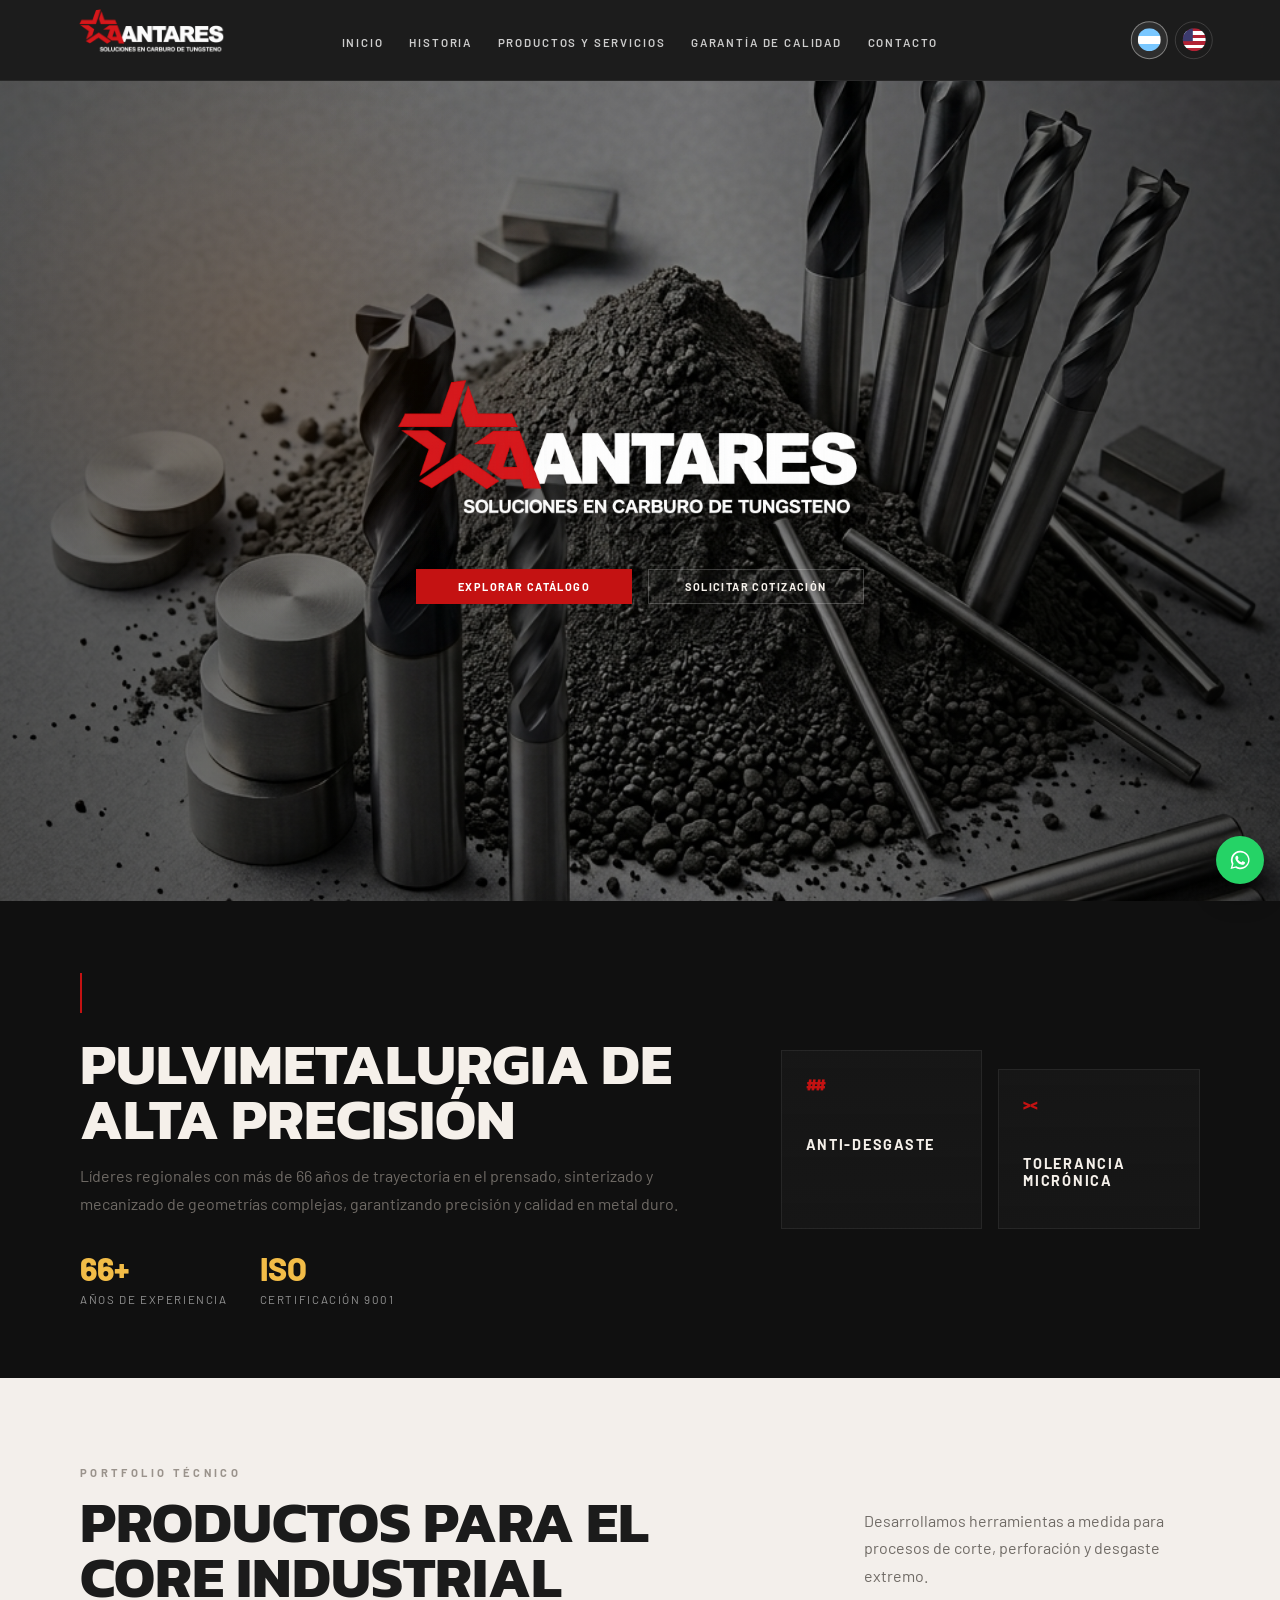
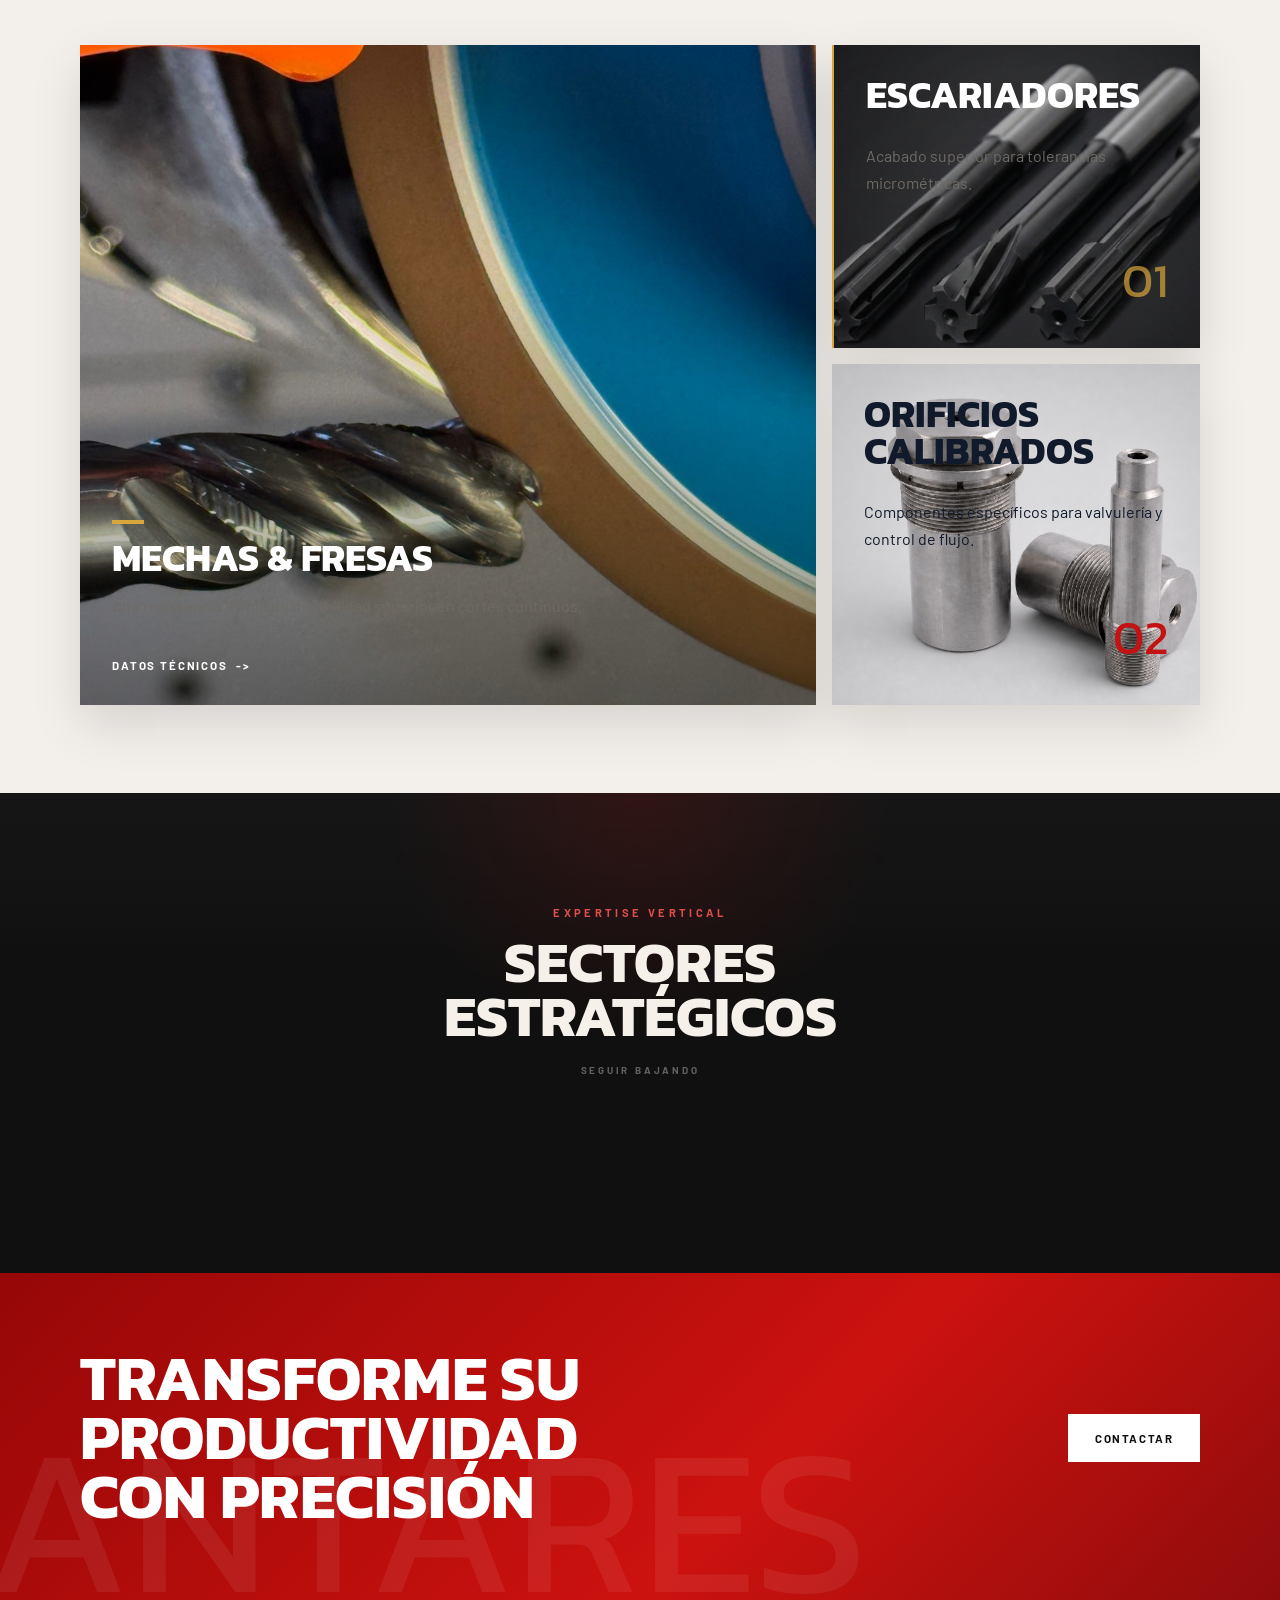
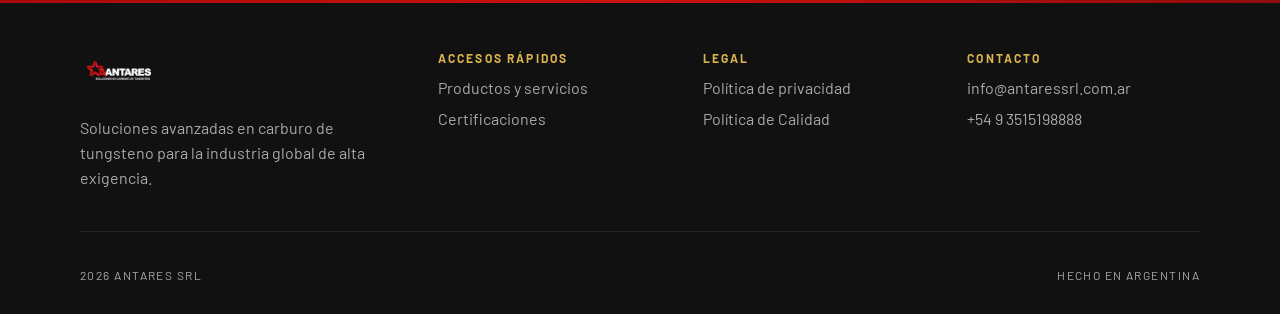
==== commit d0d13378: "Actualizacion header" ====
--- a/index.html
+++ b/index.html
@@ -17,7 +17,7 @@
     <div class="container">
       <nav class="navbar" aria-label="Principal">
         <div class="brand" aria-label="Antares SRL">
-          <img src="assets/img/logonavbar-navbar.png" alt="Antares SRL">
+          <img src="assets/img/logonavbar-navbar2.png" alt="Antares SRL">
         </div>
 
         <button
@@ -85,7 +85,7 @@
       <div class="hero__overlay" aria-hidden="true"></div>
       <div class="container hero__content">
         <div class="hero__brand-mark" aria-label="Antares SRL">
-          <img src="assets/img/logonavbar-navbar.png" alt="Antares SRL">
+          <img src="assets/img/logonavbar-navbar2.png" alt="Antares SRL">
         </div>
 
         <div class="hero__actions">
@@ -317,7 +317,7 @@
     <div class="container footer__grid">
       <div>
         <a class="brand brand--footer" href="index.html" aria-label="Antares SRL inicio">
-          <img src="assets/img/logonavbar-navbar.png" alt="Antares SRL">
+          <img src="assets/img/logonavbar-navbar2.png" alt="Antares SRL">
         </a>
         <p class="footer__text" data-i18n="footer.description">
           Soluciones avanzadas en carburo de tungsteno para la industria global de alta exigencia.
--- a/styles/styles.css
+++ b/styles/styles.css
@@ -243,7 +243,7 @@
 
 .brand img {
   display: block;
-  height: 2.51rem;
+  height: 7.54rem;
   width: auto;
 }
 
@@ -254,7 +254,7 @@
 }
 
 .brand--footer img {
-  height: 2.15rem;
+  height: 3.36rem;
 }
 
 .nav-desktop {
@@ -512,15 +512,15 @@
 
 .hero__media {
   background:
-    linear-gradient(180deg, rgba(0, 0, 0, 0.06), rgba(0, 0, 0, 0.12)),
+    linear-gradient(180deg, rgba(0, 0, 0, 0.16), rgba(0, 0, 0, 0.28)),
     url("../assets/img/soluciones.png") center/cover no-repeat;
   transform: scale(1);
 }
 
 .hero__overlay {
   background:
-    radial-gradient(circle at 20% 30%, rgba(180, 91, 14, 0.18), transparent 26%),
-    linear-gradient(90deg, rgba(0, 0, 0, 0.42), rgba(0, 0, 0, 0.16) 55%, rgba(0, 0, 0, 0.48));
+    radial-gradient(circle at 20% 30%, rgba(180, 91, 14, 0.12), transparent 26%),
+    linear-gradient(90deg, rgba(0, 0, 0, 0.5), rgba(0, 0, 0, 0.24) 55%, rgba(0, 0, 0, 0.58));
 }
 
 .hero__content {
@@ -563,10 +563,11 @@
   display: inline-flex;
   align-items: center;
   justify-content: center;
-  width: min(30rem, 78vw);
+  width: min(38rem, 86vw);
   margin-top: -0.25rem;
-  padding: 0 clamp(1rem, 3vw, 2rem) clamp(1rem, 3vw, 2rem);
+  padding: 0 clamp(0.5rem, 2vw, 1rem) 0.35rem;
   filter: drop-shadow(0 1.25rem 2rem rgba(0, 0, 0, 0.48));
+  pointer-events: none;
 }
 
 .hero__brand-mark img {
@@ -575,11 +576,22 @@
 }
 
 .hero__actions {
+  position: relative;
+  z-index: 2;
   display: flex;
   flex-wrap: wrap;
   justify-content: center;
   gap: 1rem;
-  margin-top: 2rem;
+  margin-top: -6.65rem;
+}
+
+.hero__actions .button {
+  min-width: 13.5rem;
+  min-height: 0;
+  height: 2.15rem;
+  padding: 0 1.45rem;
+  font-size: 0.68rem;
+  letter-spacing: 0.13em;
 }
 
 .about-hero {
@@ -1597,20 +1609,25 @@
   display: grid;
   grid-template-columns: repeat(4, minmax(0, 1fr));
   grid-auto-flow: row;
-  grid-auto-rows: minmax(15rem, auto);
+  grid-auto-rows: auto;
   align-content: start;
   align-items: stretch;
   gap: 1.2rem;
 }
 
 .catalog-modal__grid--single {
-  grid-template-columns: minmax(0, 32rem);
+  grid-template-columns: repeat(4, minmax(0, 1fr));
 }
 
 .catalog-modal__card {
-  min-height: 15rem;
-  height: 15rem;
+  display: flex;
+  aspect-ratio: 1 / 1;
+  min-height: 0;
+  height: auto;
   padding: 1.5rem;
+  align-items: flex-start;
+  justify-content: flex-end;
+  flex-direction: column;
   background: #2b2b2b;
   border: 1px solid rgba(255, 255, 255, 0.05);
   box-shadow: 0 1rem 2.5rem rgba(0, 0, 0, 0.16);
@@ -1631,6 +1648,27 @@
     #d8d8d8;
 }
 
+.catalog-modal__card--barras-macizas {
+  background:
+    linear-gradient(180deg, rgba(20, 20, 20, 0.12), rgba(20, 20, 20, 0.36)),
+    url("../assets/img/catalogo/00/barrasMasizas.jpg?v=20260607") center/cover no-repeat,
+    #d8d8d8;
+}
+
+.catalog-modal__card--barras-refrigeradas {
+  background:
+    linear-gradient(180deg, rgba(20, 20, 20, 0.12), rgba(20, 20, 20, 0.36)),
+    url("../assets/img/catalogo/00/barrasRefrigeradas.jpg?v=20260607") center/cover no-repeat,
+    #d8d8d8;
+}
+
+.catalog-modal__card--md-sinterizado {
+  background:
+    linear-gradient(180deg, rgba(20, 20, 20, 0.12), rgba(20, 20, 20, 0.36)),
+    url("../assets/img/catalogo/00/MDSinterizado.jpg?v=20260607") center/cover no-repeat,
+    #d8d8d8;
+}
+
 .catalog-modal__card--insertos-bruto {
   background:
     linear-gradient(180deg, rgba(20, 20, 20, 0.12), rgba(20, 20, 20, 0.36)),
@@ -1641,7 +1679,7 @@
 .catalog-modal__card--bujes-bruto {
   background:
     linear-gradient(180deg, rgba(20, 20, 20, 0.12), rgba(20, 20, 20, 0.36)),
-    url("../assets/img/catalogo/00/bujesBruto.avif?v=20260604") center/cover no-repeat,
+    url("../assets/img/catalogo/00/bujesBruto.jpg?v=20260607") center/cover no-repeat,
     #d8d8d8;
 }
 
@@ -1839,11 +1877,6 @@
   font-family: "Kanit", sans-serif;
   font-size: 1.55rem;
   line-height: 1;
-}
-
-#wom-oct-modal .catalog-modal__mark,
-#wom-oct-modal .catalog-modal__card h3 {
-  display: none;
 }
 
 .has-modal-open {
@@ -3676,12 +3709,9 @@
   }
 
   .catalog-modal__card {
-    display: flex;
-    min-height: clamp(17rem, 42vw, 23rem);
+    width: 100%;
+    min-height: 0;
     height: auto;
-    align-items: flex-start;
-    justify-content: flex-end;
-    flex-direction: column;
   }
 
   .catalog-modal__mark {
@@ -3697,6 +3727,12 @@
   }
 
   .catalog-modal__card--spm-bg,
+  .catalog-modal__card--barras,
+  .catalog-modal__card--barras-macizas,
+  .catalog-modal__card--barras-refrigeradas,
+  .catalog-modal__card--md-sinterizado,
+  .catalog-modal__card--insertos-bruto,
+  .catalog-modal__card--bujes-bruto,
   .catalog-modal__card--mecha-escalonada-bg,
   .catalog-modal__card--mecha-helicoidal-bg,
   .catalog-modal__card--mecha-recta-bg,
@@ -3920,13 +3956,10 @@
   }
 
   .catalog-modal__card {
-    display: flex;
-    min-height: clamp(18rem, 72vw, 25rem);
+    width: 100%;
+    min-height: 0;
     height: auto;
     padding: 1rem;
-    align-items: flex-start;
-    justify-content: flex-end;
-    flex-direction: column;
   }
 
   .catalog-modal__mark {
@@ -3943,6 +3976,12 @@
   }
 
   .catalog-modal__card--spm-bg,
+  .catalog-modal__card--barras,
+  .catalog-modal__card--barras-macizas,
+  .catalog-modal__card--barras-refrigeradas,
+  .catalog-modal__card--md-sinterizado,
+  .catalog-modal__card--insertos-bruto,
+  .catalog-modal__card--bujes-bruto,
   .catalog-modal__card--mecha-escalonada-bg,
   .catalog-modal__card--mecha-helicoidal-bg,
   .catalog-modal__card--mecha-recta-bg,
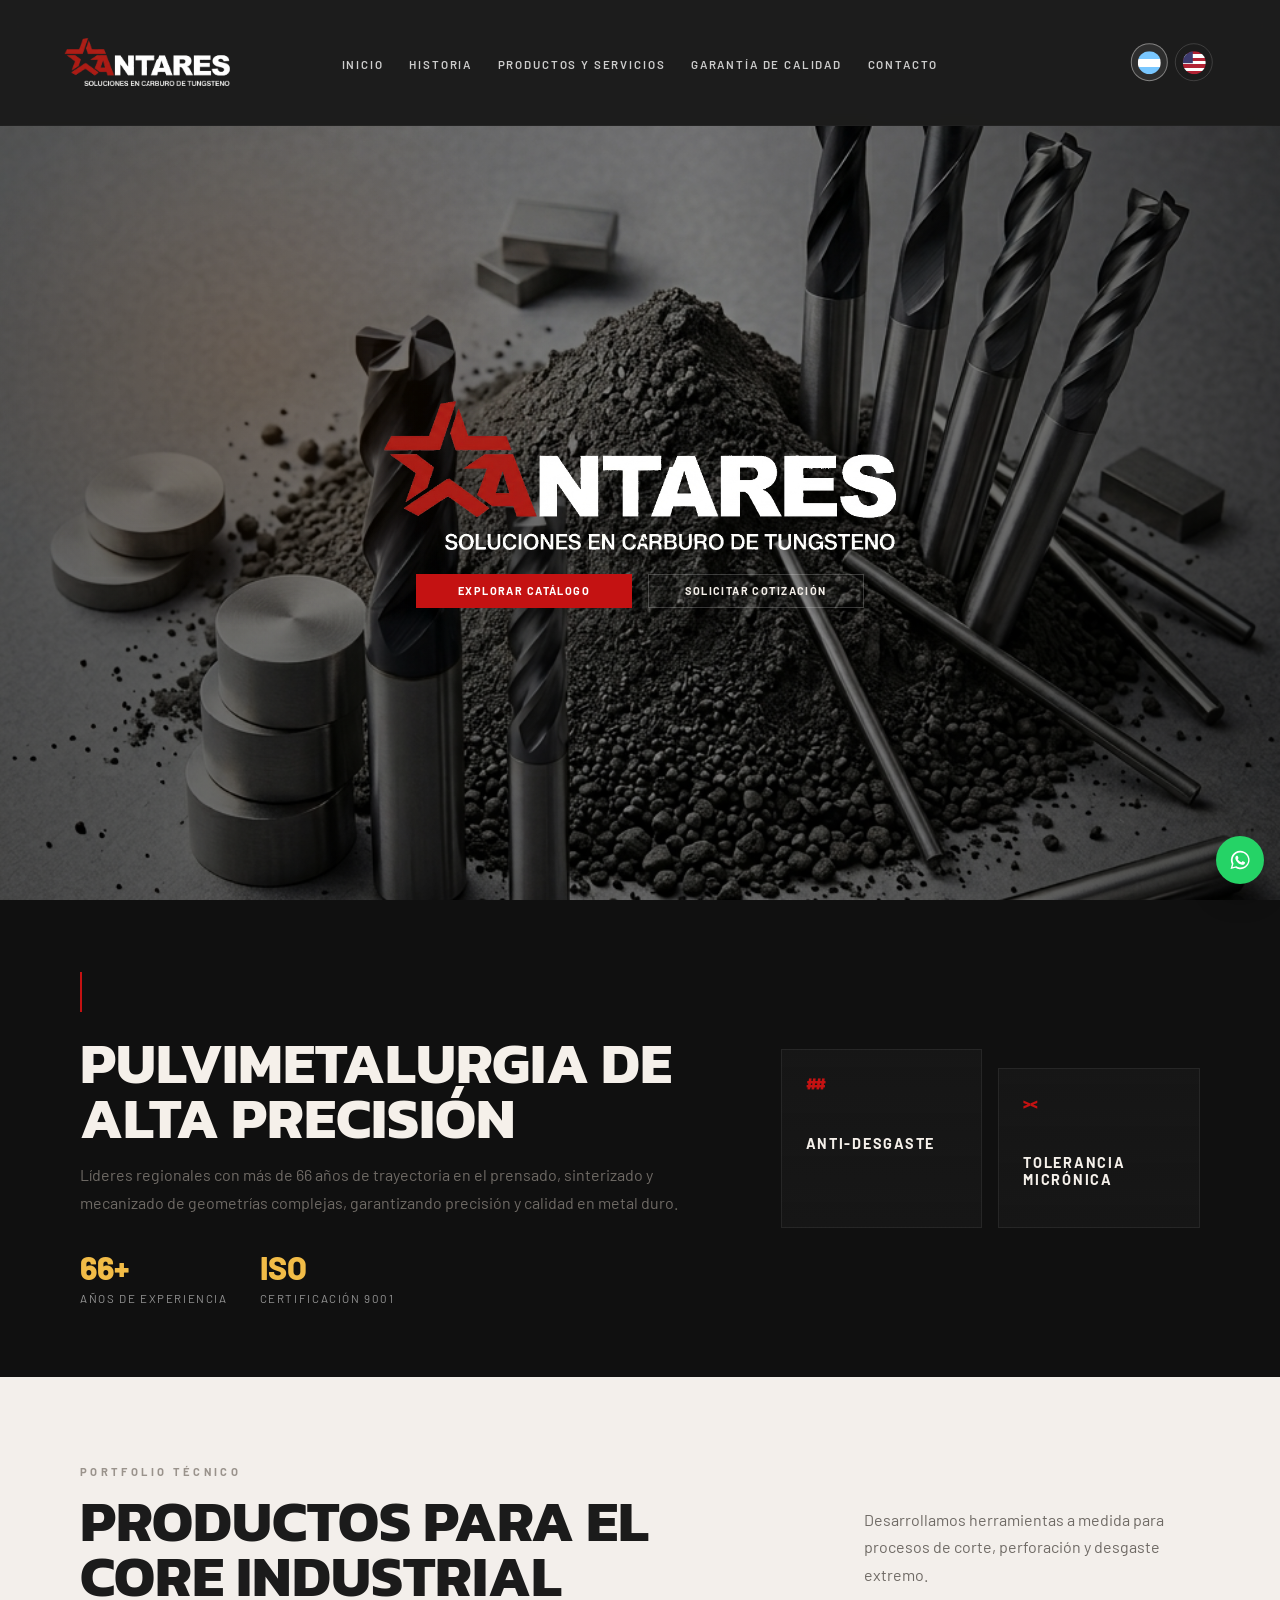
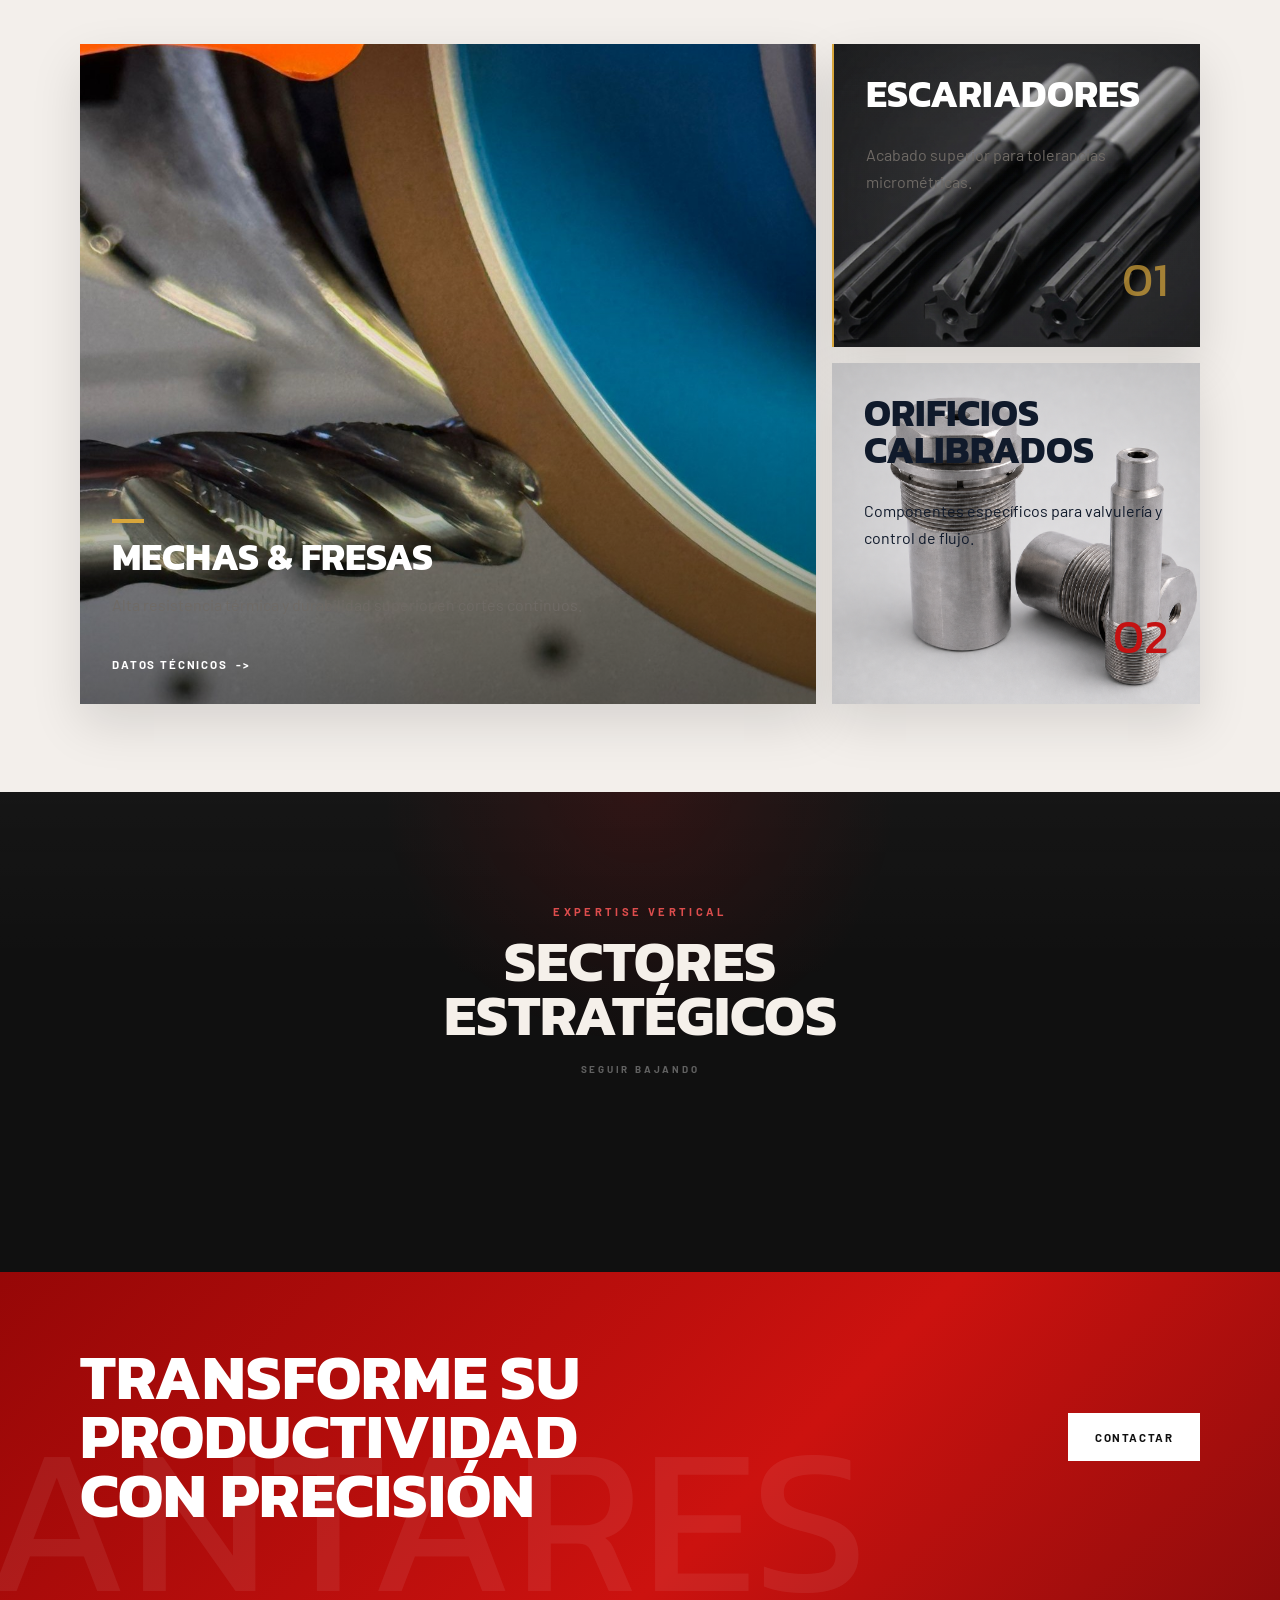
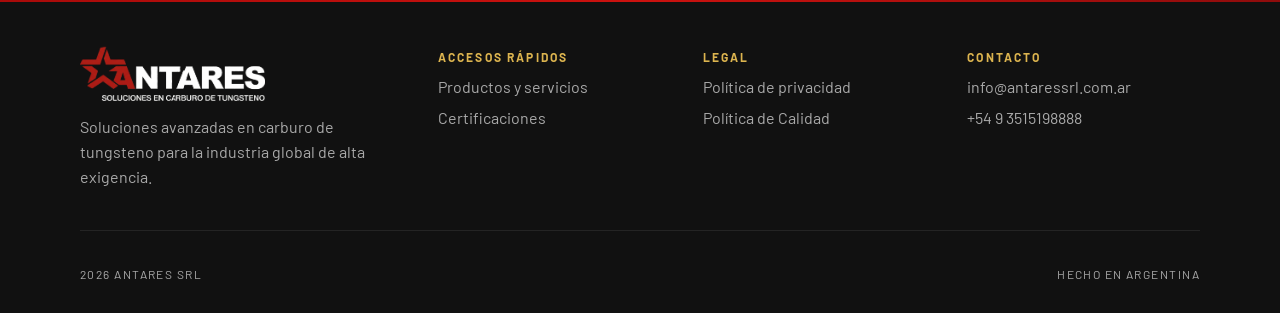
==== commit 6c159369: "Volvimos al .png anterior en logo hasta que pueda editar uno mejor" ====
--- a/index.html
+++ b/index.html
@@ -17,7 +17,7 @@
     <div class="container">
       <nav class="navbar" aria-label="Principal">
         <div class="brand" aria-label="Antares SRL">
-          <img src="assets/img/logonavbar-navbar2.png" alt="Antares SRL">
+          <img src="assets/img/logonavbar-navbar.png" alt="Antares SRL">
         </div>
 
         <button
@@ -85,7 +85,7 @@
       <div class="hero__overlay" aria-hidden="true"></div>
       <div class="container hero__content">
         <div class="hero__brand-mark" aria-label="Antares SRL">
-          <img src="assets/img/logonavbar-navbar2.png" alt="Antares SRL">
+          <img src="assets/img/logonavbar-navbar.png" alt="Antares SRL">
         </div>
 
         <div class="hero__actions">
@@ -317,7 +317,7 @@
     <div class="container footer__grid">
       <div>
         <a class="brand brand--footer" href="index.html" aria-label="Antares SRL inicio">
-          <img src="assets/img/logonavbar-navbar2.png" alt="Antares SRL">
+          <img src="assets/img/logonavbar-navbar.png" alt="Antares SRL">
         </a>
         <p class="footer__text" data-i18n="footer.description">
           Soluciones avanzadas en carburo de tungsteno para la industria global de alta exigencia.
--- a/styles/styles.css
+++ b/styles/styles.css
@@ -13,7 +13,7 @@
   --color-accent-deep: #7d0f0f;
   --color-gold: #d8a63b;
   --container: min(1120px, calc(100% - 2rem));
-  --header-height: 5rem;
+  --header-height: 7.8rem;
   --radius-sm: 0.25rem;
   --radius-md: 0.5rem;
   --radius-lg: 1rem;
@@ -39,6 +39,7 @@
   font-family: "Barlow", sans-serif;
   background: var(--color-bg);
   color: var(--color-text);
+  padding-top: var(--header-height);
 }
 
 img {
@@ -211,8 +212,10 @@
 }
 
 .site-header {
-  position: sticky;
+  position: fixed;
   top: 0;
+  left: 0;
+  right: 0;
   z-index: 100;
   background: rgba(10, 10, 10, 0.92);
   backdrop-filter: blur(14px);
@@ -243,7 +246,7 @@
 
 .brand img {
   display: block;
-  height: 7.54rem;
+  height: 3rem;
   width: auto;
 }
 
@@ -563,8 +566,8 @@
   display: inline-flex;
   align-items: center;
   justify-content: center;
-  width: min(38rem, 86vw);
-  margin-top: -0.25rem;
+  width: min(34rem, 82vw);
+  margin-top: 0;
   padding: 0 clamp(0.5rem, 2vw, 1rem) 0.35rem;
   filter: drop-shadow(0 1.25rem 2rem rgba(0, 0, 0, 0.48));
   pointer-events: none;
@@ -582,7 +585,7 @@
   flex-wrap: wrap;
   justify-content: center;
   gap: 1rem;
-  margin-top: -6.65rem;
+  margin-top: 1.15rem;
 }
 
 .hero__actions .button {
@@ -1273,10 +1276,13 @@
 }
 
 .tech-card--siderurgia-anillos {
-  background:
-    linear-gradient(180deg, rgba(43, 43, 43, 0.32), rgba(28, 28, 28, 0.48)),
-    url("../assets/img/catalogo/varios/Bujes.png?v=20260604-2") center/cover no-repeat,
-    #8f8f8f;
+  background: #8f8f8f;
+}
+
+.tech-card--siderurgia-anillos .tech-card__top,
+.tech-card--siderurgia-anillos h3,
+.tech-card--siderurgia-anillos .tech-card__tag {
+  display: none;
 }
 
 .tech-card--sintered-1,
@@ -1311,7 +1317,7 @@
 .tech-card--sintered-3 {
   background:
     linear-gradient(180deg, rgba(43, 43, 43, 0.18), rgba(28, 28, 28, 0.4)),
-    url("../assets/img/catalogo/00/bujesBruto.avif?v=20260604") center/cover no-repeat,
+    url("../assets/img/catalogo/00/bujesBruto.jpg?v=20260607") center/cover no-repeat,
     #d8d8d8;
   border: 1px solid rgba(255, 255, 255, 0.05);
   box-shadow: 0 1rem 2.5rem rgba(0, 0, 0, 0.16);
@@ -1789,7 +1795,7 @@
 }
 
 .catalog-modal__card--siderurgia-anillos {
-  background: linear-gradient(180deg, rgba(20, 20, 20, 0.12), rgba(20, 20, 20, 0.38)), url("../assets/img/catalogo/varios/Bujes.png?v=20260604-2") center/cover no-repeat, #2b2b2b;
+  background: #3f3f3f;
 }
 
 .catalog-modal__card--wom-asientos-bg,
@@ -1813,6 +1819,13 @@
   background: #c7c7cc;
 }
 
+.catalog-modal__card--valvula-1-bg {
+  background:
+    linear-gradient(180deg, rgba(20, 20, 20, 0.08), rgba(20, 20, 20, 0.22)),
+    url("../assets/img/catalogo/varios/Bujes.png?v=20260604-2") center/cover no-repeat,
+    #c7c7cc;
+}
+
 .catalog-modal__card--wom-boquillas-bg {
   background: linear-gradient(180deg, rgba(20, 20, 20, 0.12), rgba(20, 20, 20, 0.38)), url("../assets/img/catalogo/orificios/tipoCameron.png") center/cover no-repeat, #2b2b2b;
 }
@@ -1863,7 +1876,7 @@
 }
 
 .catalog-modal__mark {
-  display: inline-block;
+  display: none;
   margin-bottom: 2.4rem;
   color: #d7ab36;
   font-family: "Kanit", sans-serif;
@@ -1872,6 +1885,7 @@
 }
 
 .catalog-modal__card h3 {
+  display: none;
   margin: 0;
   color: #fff;
   font-family: "Kanit", sans-serif;
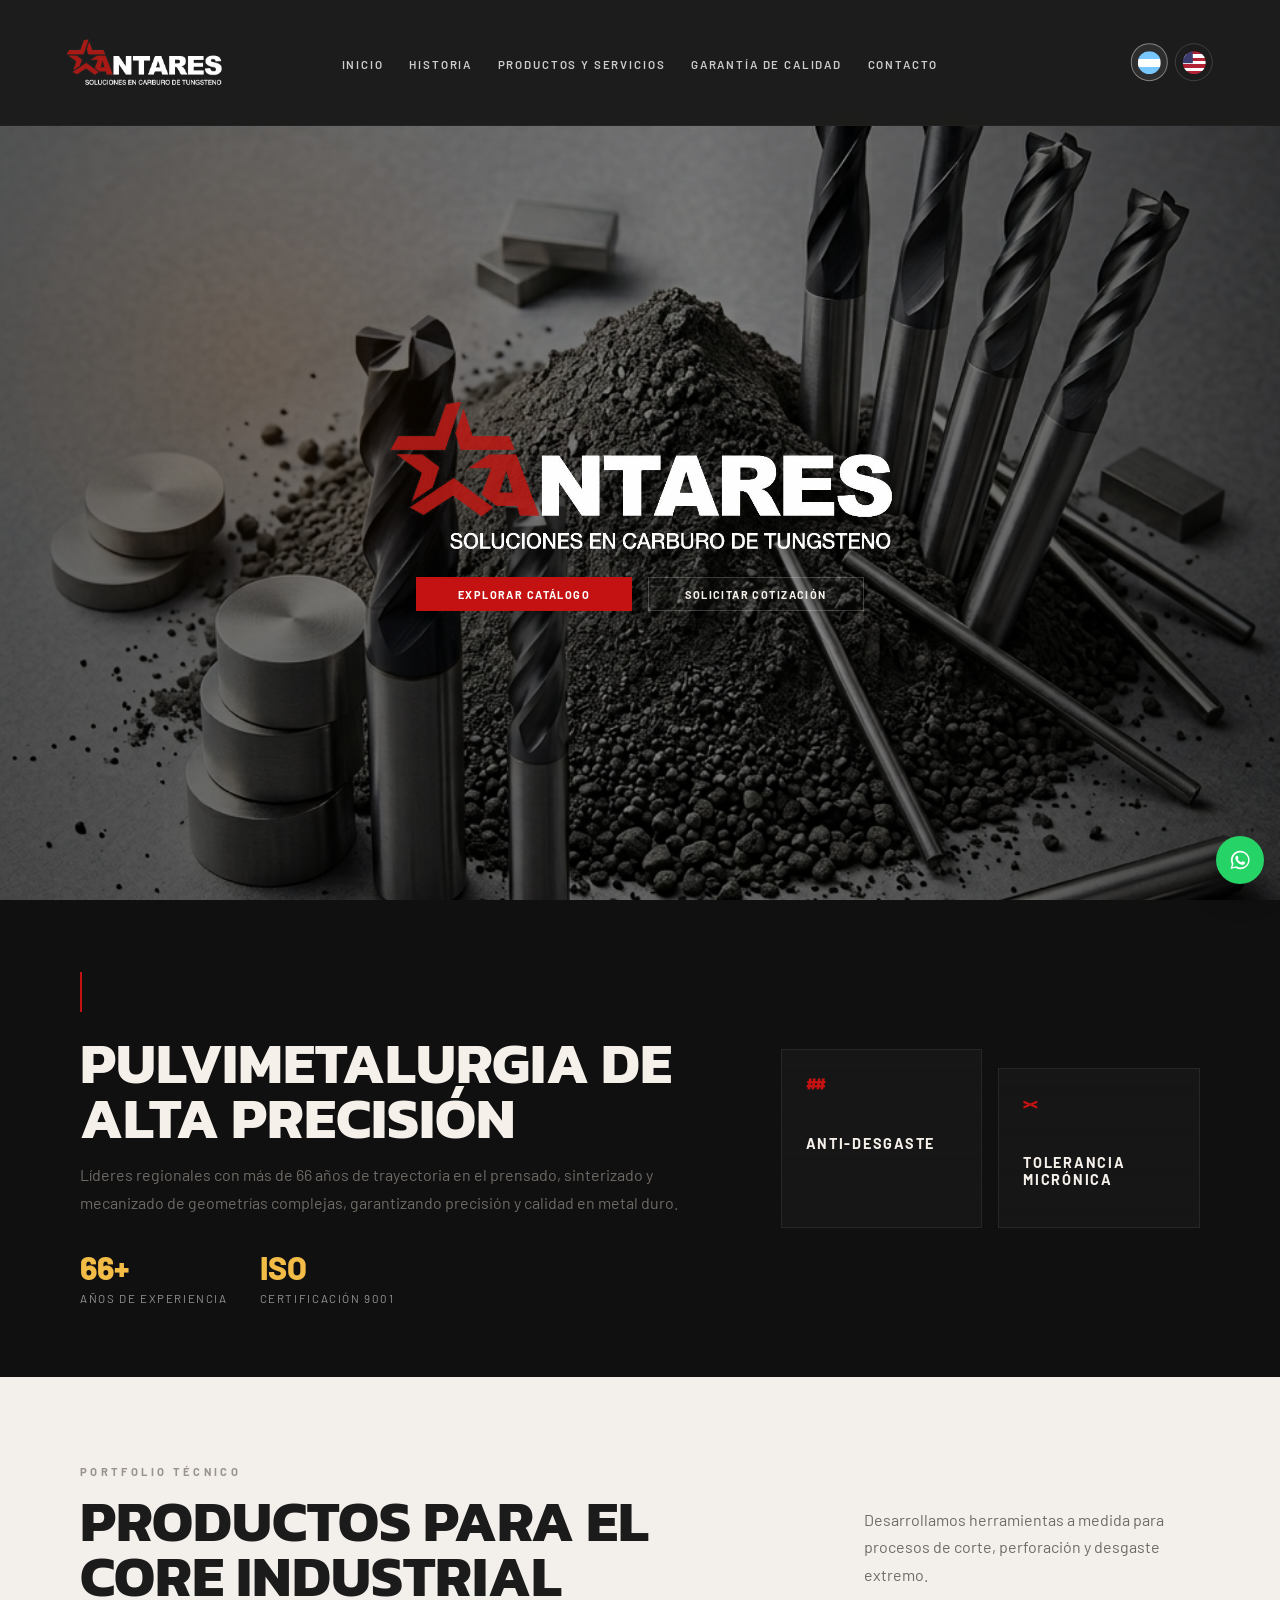
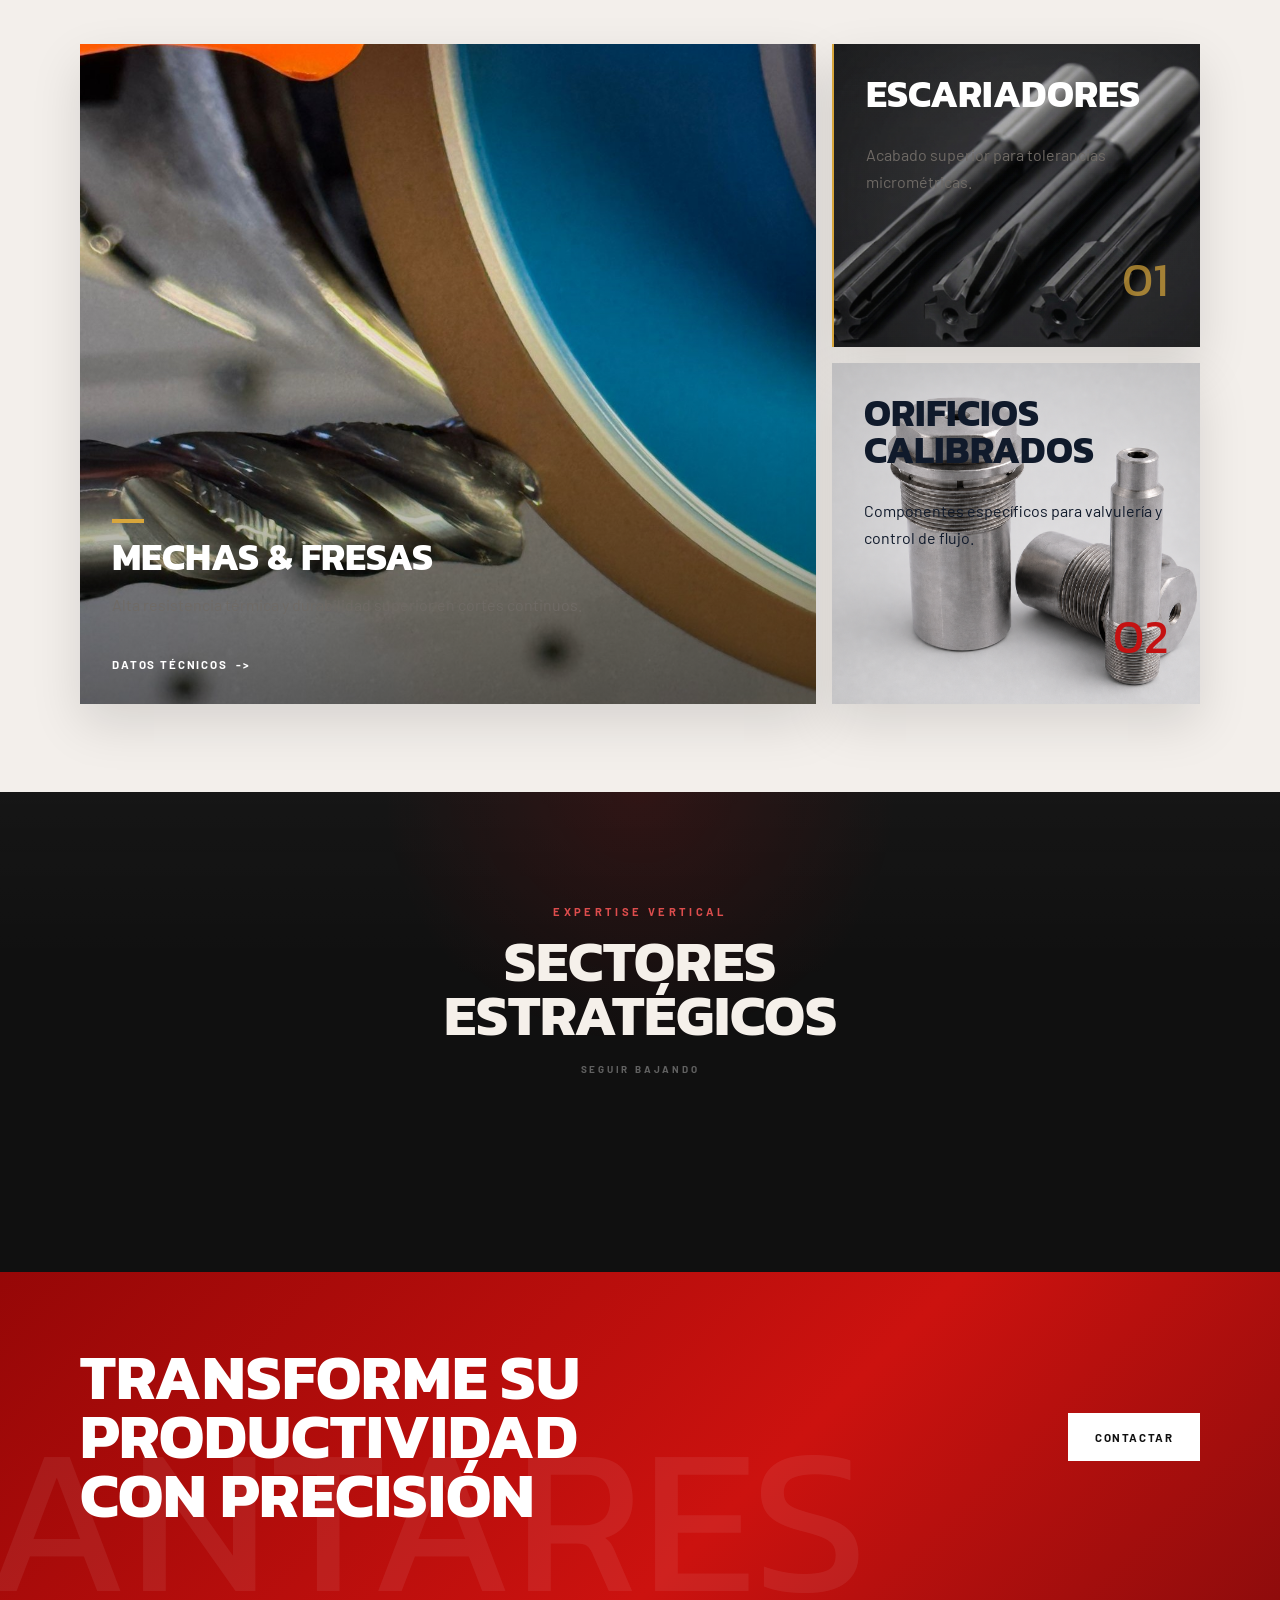
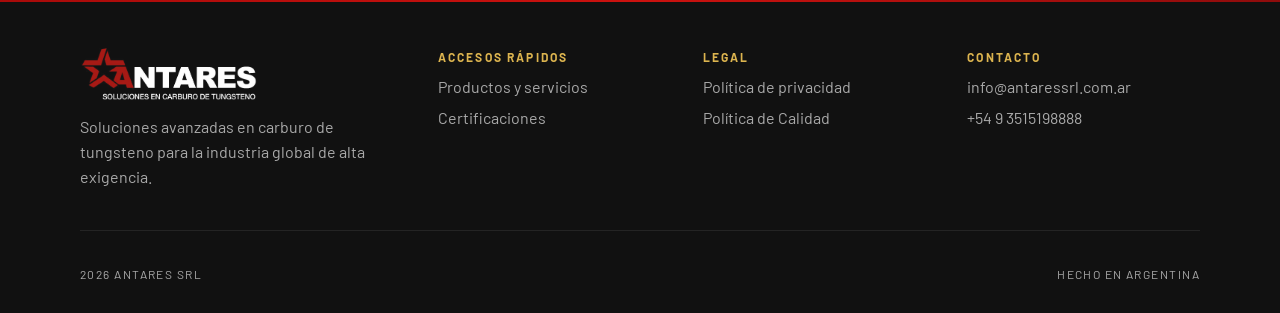
==== commit 7c01b579: "Mejora en logo sin fondo" ====
--- a/index.html
+++ b/index.html
@@ -17,7 +17,7 @@
     <div class="container">
       <nav class="navbar" aria-label="Principal">
         <div class="brand" aria-label="Antares SRL">
-          <img src="assets/img/logonavbar-navbar.png" alt="Antares SRL">
+          <img src="assets/img/logonavbar-navbar.png?v=20260716c" alt="Antares SRL">
         </div>
 
         <button
@@ -85,7 +85,7 @@
       <div class="hero__overlay" aria-hidden="true"></div>
       <div class="container hero__content">
         <div class="hero__brand-mark" aria-label="Antares SRL">
-          <img src="assets/img/logonavbar-navbar.png" alt="Antares SRL">
+          <img src="assets/img/logonavbar-navbar.png?v=20260716c" alt="Antares SRL">
         </div>
 
         <div class="hero__actions">
@@ -317,7 +317,7 @@
     <div class="container footer__grid">
       <div>
         <a class="brand brand--footer" href="index.html" aria-label="Antares SRL inicio">
-          <img src="assets/img/logonavbar-navbar.png" alt="Antares SRL">
+          <img src="assets/img/logonavbar-navbar.png?v=20260716c" alt="Antares SRL">
         </a>
         <p class="footer__text" data-i18n="footer.description">
           Soluciones avanzadas en carburo de tungsteno para la industria global de alta exigencia.
--- a/styles/styles.css
+++ b/styles/styles.css
@@ -1229,49 +1229,49 @@
 .tech-card--mechas-bg {
   background:
     linear-gradient(180deg, rgba(43, 43, 43, 0.32), rgba(28, 28, 28, 0.44)),
-    url("../assets/img/catalogo/brocas/BrocaEscalonadaR.png") center 58%/cover no-repeat,
+    url("../assets/img/catalogo/brocas/BrocaEscalonadaR.png?v=20260716") center 58%/cover no-repeat,
     #2b2b2b;
 }
 
 .tech-card--fresas-bg {
   background:
     linear-gradient(180deg, rgba(43, 43, 43, 0.32), rgba(28, 28, 28, 0.44)),
-    url("../assets/img/catalogo/fresas/FresaIntegral.png?v=2") center 58%/cover no-repeat,
+    url("../assets/img/catalogo/fresas/FresaIntegral.png?v=20260716") center 58%/cover no-repeat,
     #2b2b2b;
 }
 
 .tech-card--escariadores-bg {
   background:
     linear-gradient(180deg, rgba(43, 43, 43, 0.32), rgba(28, 28, 28, 0.48)),
-    url("../assets/img/catalogo/escariadores/Escariador.png") center 58%/cover no-repeat,
+    url("../assets/img/catalogo/escariadores/Escariador.png?v=20260716") center 58%/cover no-repeat,
     #2b2b2b;
 }
 
 .tech-card--insertos-bg {
   background:
     linear-gradient(180deg, rgba(43, 43, 43, 0.32), rgba(28, 28, 28, 0.48)),
-    url("../assets/img/catalogo/insertos/Insertos.png?v=2") center 58%/cover no-repeat,
+    url("../assets/img/catalogo/insertos/Insertos.png?v=20260716") center 58%/cover no-repeat,
     #2b2b2b;
 }
 
 .tech-card--siderurgia-rodillos {
   background:
     linear-gradient(180deg, rgba(43, 43, 43, 0.32), rgba(28, 28, 28, 0.48)),
-    url("../assets/img/catalogo/varios/enderedadoraDeAlmbre.jpeg?v=20260604-2") center/contain no-repeat,
+    url("../assets/img/catalogo/varios/enderedadoraDeAlmbre.jpeg?v=20260716-2") center/contain no-repeat,
     #8f8f8f;
 }
 
 .tech-card--siderurgia-cuchilla {
   background:
     linear-gradient(180deg, rgba(43, 43, 43, 0.32), rgba(28, 28, 28, 0.48)),
-    url("../assets/img/catalogo/varios/rueda.png?v=20260604-2") center/contain no-repeat,
+    url("../assets/img/catalogo/varios/rueda.png?v=20260716-2") center/contain no-repeat,
     #b8b8bc;
 }
 
 .tech-card--siderurgia-sellos {
   background:
     linear-gradient(180deg, rgba(43, 43, 43, 0.32), rgba(28, 28, 28, 0.48)),
-    url("../assets/img/catalogo/varios/sellos.png?v=20260604-2") center/cover no-repeat,
+    url("../assets/img/catalogo/varios/sellos.png?v=20260716-2") center/cover no-repeat,
     #8f8f8f;
 }
 
@@ -1299,7 +1299,7 @@
 .tech-card--sintered-1 {
   background:
     linear-gradient(180deg, rgba(43, 43, 43, 0.18), rgba(28, 28, 28, 0.4)),
-    url("../assets/img/catalogo/00/barras.jpg?v=20260604") center/cover no-repeat,
+    url("../assets/img/catalogo/00/barras.jpg?v=20260716") center/cover no-repeat,
     #d8d8d8;
   border: 1px solid rgba(255, 255, 255, 0.05);
   box-shadow: 0 1rem 2.5rem rgba(0, 0, 0, 0.16);
@@ -1308,7 +1308,7 @@
 .tech-card--sintered-2 {
   background:
     linear-gradient(180deg, rgba(43, 43, 43, 0.18), rgba(28, 28, 28, 0.4)),
-    url("../assets/img/catalogo/00/insertosBruto.png?v=20260604") center/cover no-repeat,
+    url("../assets/img/catalogo/00/insertosBruto.png?v=20260716") center/cover no-repeat,
     #d8d8d8;
   border: 1px solid rgba(255, 255, 255, 0.05);
   box-shadow: 0 1rem 2.5rem rgba(0, 0, 0, 0.16);
@@ -1317,7 +1317,7 @@
 .tech-card--sintered-3 {
   background:
     linear-gradient(180deg, rgba(43, 43, 43, 0.18), rgba(28, 28, 28, 0.4)),
-    url("../assets/img/catalogo/00/bujesBruto.jpg?v=20260607") center/cover no-repeat,
+    url("../assets/img/catalogo/00/bujesBruto.jpg?v=20260716") center/cover no-repeat,
     #d8d8d8;
   border: 1px solid rgba(255, 255, 255, 0.05);
   box-shadow: 0 1rem 2.5rem rgba(0, 0, 0, 0.16);
@@ -1498,21 +1498,21 @@
 .oilgas-info--womoct {
   background:
     linear-gradient(180deg, rgba(20, 20, 20, 0.25), rgba(20, 20, 20, 0.5)),
-    url("../assets/img/catalogo/02/orificiosCalibrados.png?v=20260604") center/cover no-repeat,
+    url("../assets/img/catalogo/02/orificiosCalibrados.png?v=20260716") center/cover no-repeat,
     #b8b8bc;
 }
 
 .oilgas-info--spm {
   background:
     linear-gradient(180deg, rgba(20, 20, 20, 0.25), rgba(20, 20, 20, 0.5)),
-    url("../assets/img/catalogo/02/Pistones.png?v=20260604") center/cover no-repeat,
+    url("../assets/img/catalogo/02/Pistones.png?v=20260716") center/cover no-repeat,
     #b8b8bc;
 }
 
 .oilgas-info--exclusa {
   background:
     linear-gradient(180deg, rgba(20, 20, 20, 0.12), rgba(20, 20, 20, 0.3)),
-    url("../assets/img/catalogo/valvulas/exclusa.png?v=20260521") center/contain no-repeat,
+    url("../assets/img/catalogo/valvulas/exclusa.png?v=20260716") center/contain no-repeat,
     #a4a4a8;
 }
 
@@ -1650,7 +1650,7 @@
 .catalog-modal__card--barras {
   background:
     linear-gradient(180deg, rgba(20, 20, 20, 0.12), rgba(20, 20, 20, 0.36)),
-    url("../assets/img/catalogo/00/barras.jpg?v=20260604") center/cover no-repeat,
+    url("../assets/img/catalogo/00/barras.jpg?v=20260716") center/cover no-repeat,
     #d8d8d8;
 }
 
@@ -1678,120 +1678,120 @@
 .catalog-modal__card--insertos-bruto {
   background:
     linear-gradient(180deg, rgba(20, 20, 20, 0.12), rgba(20, 20, 20, 0.36)),
-    url("../assets/img/catalogo/00/insertosBruto.png?v=20260604") center/cover no-repeat,
+    url("../assets/img/catalogo/00/insertosBruto.png?v=20260716") center/cover no-repeat,
     #d8d8d8;
 }
 
 .catalog-modal__card--bujes-bruto {
   background:
     linear-gradient(180deg, rgba(20, 20, 20, 0.12), rgba(20, 20, 20, 0.36)),
-    url("../assets/img/catalogo/00/bujesBruto.jpg?v=20260607") center/cover no-repeat,
+    url("../assets/img/catalogo/00/bujesBruto.jpg?v=20260716") center/cover no-repeat,
     #d8d8d8;
 }
 
 .catalog-modal__card--spm-bg {
   background:
     linear-gradient(180deg, rgba(20, 20, 20, 0.08), rgba(20, 20, 20, 0.22)),
-    url("../assets/img/catalogo/02/Pistones.png?v=20260604") center/cover no-repeat,
+    url("../assets/img/catalogo/02/Pistones.png?v=20260716") center/cover no-repeat,
     #2b2b2b;
 }
 
 .catalog-modal__card--mecha-escalonada-bg {
-  background: linear-gradient(180deg, rgba(20, 20, 20, 0.1), rgba(20, 20, 20, 0.32)), url("../assets/img/catalogo/brocas/BrocaEscalonadaR.png") center/112% 100% no-repeat, #2b2b2b;
+  background: linear-gradient(180deg, rgba(20, 20, 20, 0.1), rgba(20, 20, 20, 0.32)), url("../assets/img/catalogo/brocas/BrocaEscalonadaR.png?v=20260716") center/112% 100% no-repeat, #2b2b2b;
 }
 
 .catalog-modal__card--mecha-helicoidal-bg {
 
-  background: linear-gradient(180deg, rgba(20, 20, 20, 0.1), rgba(20, 20, 20, 0.32)), url("../assets/img/catalogo/brocas/mechaCor.png") center/cover no-repeat, #2b2b2b;
+  background: linear-gradient(180deg, rgba(20, 20, 20, 0.1), rgba(20, 20, 20, 0.32)), url("../assets/img/catalogo/brocas/mechaCor.png?v=20260716") center/cover no-repeat, #2b2b2b;
 }
 
 .catalog-modal__card--mecha-recta-bg {
-  background: linear-gradient(180deg, rgba(20, 20, 20, 0.1), rgba(20, 20, 20, 0.32)), url("../assets/img/catalogo/brocas/MechaCentro.png") center/112% 100% no-repeat, #2b2b2b;
+  background: linear-gradient(180deg, rgba(20, 20, 20, 0.1), rgba(20, 20, 20, 0.32)), url("../assets/img/catalogo/brocas/MechaCentro.png?v=20260716") center/112% 100% no-repeat, #2b2b2b;
 }
 
 .catalog-modal__card--mecha-refrigerada-bg {
-  background: linear-gradient(180deg, rgba(20, 20, 20, 0.1), rgba(20, 20, 20, 0.32)), url("../assets/img/catalogo/brocas/tresEscalones.png") center/cover no-repeat, #2b2b2b;
-  background: linear-gradient(180deg, rgba(20, 20, 20, 0.14), rgba(20, 20, 20, 0.42)), url("../assets/img/catalogo/brocas/mechaCor.png?v=20260521") center/cover no-repeat, #2b2b2b;
+  background: linear-gradient(180deg, rgba(20, 20, 20, 0.1), rgba(20, 20, 20, 0.32)), url("../assets/img/catalogo/brocas/tresEscalones.png?v=20260716") center/cover no-repeat, #2b2b2b;
+  background: linear-gradient(180deg, rgba(20, 20, 20, 0.14), rgba(20, 20, 20, 0.42)), url("../assets/img/catalogo/brocas/mechaCor.png?v=20260716") center/cover no-repeat, #2b2b2b;
 }
 
 .catalog-modal__card--mecha-recta-bg {
-  background: linear-gradient(180deg, rgba(20, 20, 20, 0.14), rgba(20, 20, 20, 0.42)), url("../assets/img/catalogo/brocas/MechaCentro.png?v=20260521") center/112% 100% no-repeat, #2b2b2b;
+  background: linear-gradient(180deg, rgba(20, 20, 20, 0.14), rgba(20, 20, 20, 0.42)), url("../assets/img/catalogo/brocas/MechaCentro.png?v=20260716") center/112% 100% no-repeat, #2b2b2b;
 }
 
 .catalog-modal__card--mecha-refrigerada-bg {
-  background: linear-gradient(180deg, rgba(20, 20, 20, 0.14), rgba(20, 20, 20, 0.42)), url("../assets/img/catalogo/brocas/tresEscalones.png?v=20260521") center/cover no-repeat, #2b2b2b;
+  background: linear-gradient(180deg, rgba(20, 20, 20, 0.14), rgba(20, 20, 20, 0.42)), url("../assets/img/catalogo/brocas/tresEscalones.png?v=20260716") center/cover no-repeat, #2b2b2b;
 }
 
 .catalog-modal__card--fresa-recta-bg {
-  background: linear-gradient(180deg, rgba(20, 20, 20, 0.1), rgba(20, 20, 20, 0.32)), url("../assets/img/catalogo/fresas/FresaIntegral.png") center 50%/cover no-repeat, #2b2b2b;
+  background: linear-gradient(180deg, rgba(20, 20, 20, 0.1), rgba(20, 20, 20, 0.32)), url("../assets/img/catalogo/fresas/FresaIntegral.png?v=20260716") center 50%/cover no-repeat, #2b2b2b;
 }
 
 .catalog-modal__card--fresa-esferica-bg {
 
-  background: linear-gradient(180deg, rgba(20, 20, 20, 0.1), rgba(20, 20, 20, 0.32)), url("../assets/img/catalogo/fresas/Fresa.png") center/cover no-repeat, #2b2b2b;
+  background: linear-gradient(180deg, rgba(20, 20, 20, 0.1), rgba(20, 20, 20, 0.32)), url("../assets/img/catalogo/fresas/Fresa.png?v=20260716") center/cover no-repeat, #2b2b2b;
 }
 
 .catalog-modal__card--fresa-desbaste-bg {
-  background: linear-gradient(180deg, rgba(20, 20, 20, 0.1), rgba(20, 20, 20, 0.32)), url("../assets/img/catalogo/fresas/FresaRev.png") center/cover no-repeat, #2b2b2b;
+  background: linear-gradient(180deg, rgba(20, 20, 20, 0.1), rgba(20, 20, 20, 0.32)), url("../assets/img/catalogo/fresas/FresaRev.png?v=20260716") center/cover no-repeat, #2b2b2b;
 }
 
 .catalog-modal__card--fresa-especial-bg {
-  background: linear-gradient(180deg, rgba(20, 20, 20, 0.1), rgba(20, 20, 20, 0.32)), url("../assets/img/catalogo/fresas/fresaCircular.png") center/cover no-repeat, #2b2b2b;
-
-  background: linear-gradient(180deg, rgba(20, 20, 20, 0.14), rgba(20, 20, 20, 0.42)), url("../assets/img/catalogo/fresas/Fresa.png?v=20260521") center/cover no-repeat, #2b2b2b;
+  background: linear-gradient(180deg, rgba(20, 20, 20, 0.1), rgba(20, 20, 20, 0.32)), url("../assets/img/catalogo/fresas/fresaCircular.png?v=20260716") center/cover no-repeat, #2b2b2b;
+
+  background: linear-gradient(180deg, rgba(20, 20, 20, 0.14), rgba(20, 20, 20, 0.42)), url("../assets/img/catalogo/fresas/Fresa.png?v=20260716") center/cover no-repeat, #2b2b2b;
 }
 
 .catalog-modal__card--fresa-desbaste-bg {
-  background: linear-gradient(180deg, rgba(20, 20, 20, 0.14), rgba(20, 20, 20, 0.42)), url("../assets/img/catalogo/fresas/FresaRev.png?v=20260521") center/cover no-repeat, #2b2b2b;
+  background: linear-gradient(180deg, rgba(20, 20, 20, 0.14), rgba(20, 20, 20, 0.42)), url("../assets/img/catalogo/fresas/FresaRev.png?v=20260716") center/cover no-repeat, #2b2b2b;
 }
 
 .catalog-modal__card--fresa-especial-bg {
-  background: linear-gradient(180deg, rgba(20, 20, 20, 0.14), rgba(20, 20, 20, 0.42)), url("../assets/img/catalogo/fresas/fresaCircular.png?v=20260521") center/cover no-repeat, #2b2b2b;
+  background: linear-gradient(180deg, rgba(20, 20, 20, 0.14), rgba(20, 20, 20, 0.42)), url("../assets/img/catalogo/fresas/fresaCircular.png?v=20260716") center/cover no-repeat, #2b2b2b;
 
 }
 
 .catalog-modal__card--escariador-1-bg {
-  background: linear-gradient(180deg, rgba(20, 20, 20, 0.1), rgba(20, 20, 20, 0.32)), url("../assets/img/catalogo/escariadores/Escariador.png") center/cover no-repeat, #2b2b2b;
+  background: linear-gradient(180deg, rgba(20, 20, 20, 0.1), rgba(20, 20, 20, 0.32)), url("../assets/img/catalogo/escariadores/Escariador.png?v=20260716") center/cover no-repeat, #2b2b2b;
 }
 
 .catalog-modal__card--escariador-2-bg {
-  background: linear-gradient(180deg, rgba(20, 20, 20, 0.1), rgba(20, 20, 20, 0.32)), url("../assets/img/catalogo/escariadores/Escariador.png") 34% 65%/cover no-repeat, #2b2b2b;
+  background: linear-gradient(180deg, rgba(20, 20, 20, 0.1), rgba(20, 20, 20, 0.32)), url("../assets/img/catalogo/escariadores/Escariador.png?v=20260716") 34% 65%/cover no-repeat, #2b2b2b;
 }
 
 .catalog-modal__card--escariador-3-bg {
-  background: linear-gradient(180deg, rgba(20, 20, 20, 0.1), rgba(20, 20, 20, 0.32)), url("../assets/img/catalogo/escariadores/Escariador.png") 50% 65%/cover no-repeat, #2b2b2b;
+  background: linear-gradient(180deg, rgba(20, 20, 20, 0.1), rgba(20, 20, 20, 0.32)), url("../assets/img/catalogo/escariadores/Escariador.png?v=20260716") 50% 65%/cover no-repeat, #2b2b2b;
 }
 
 .catalog-modal__card--escariador-4-bg {
-  background: linear-gradient(180deg, rgba(20, 20, 20, 0.1), rgba(20, 20, 20, 0.32)), url("../assets/img/catalogo/escariadores/Escariador.png") 66% 65%/cover no-repeat, #2b2b2b;
+  background: linear-gradient(180deg, rgba(20, 20, 20, 0.1), rgba(20, 20, 20, 0.32)), url("../assets/img/catalogo/escariadores/Escariador.png?v=20260716") 66% 65%/cover no-repeat, #2b2b2b;
 }
 
 .catalog-modal__card--inserto-triangular-bg {
-  background: linear-gradient(180deg, rgba(20, 20, 20, 0.1), rgba(20, 20, 20, 0.36)), url("../assets/img/catalogo/insertos/insTriangulares.png?v=20260604") center/cover no-repeat, #2b2b2b;
+  background: linear-gradient(180deg, rgba(20, 20, 20, 0.1), rgba(20, 20, 20, 0.36)), url("../assets/img/catalogo/insertos/insTriangulares.png?v=20260716") center/cover no-repeat, #2b2b2b;
 }
 
 .catalog-modal__card--inserto-rombico-bg {
-  background: linear-gradient(180deg, rgba(20, 20, 20, 0.1), rgba(20, 20, 20, 0.36)), url("../assets/img/catalogo/insertos/Insertos.png") 36% 60%/cover no-repeat, #2b2b2b;
+  background: linear-gradient(180deg, rgba(20, 20, 20, 0.1), rgba(20, 20, 20, 0.36)), url("../assets/img/catalogo/insertos/Insertos.png?v=20260716") 36% 60%/cover no-repeat, #2b2b2b;
 }
 
 .catalog-modal__card--inserto-fresado-bg {
-  background: linear-gradient(180deg, rgba(20, 20, 20, 0.1), rgba(20, 20, 20, 0.36)), url("../assets/img/catalogo/insertos/Insertos.png") 50% 60%/cover no-repeat, #2b2b2b;
+  background: linear-gradient(180deg, rgba(20, 20, 20, 0.1), rgba(20, 20, 20, 0.36)), url("../assets/img/catalogo/insertos/Insertos.png?v=20260716") 50% 60%/cover no-repeat, #2b2b2b;
 }
 
 .catalog-modal__card--inserto-rosca-bg {
-  background: linear-gradient(180deg, rgba(20, 20, 20, 0.1), rgba(20, 20, 20, 0.36)), url("../assets/img/catalogo/insertos/Insertos.png") 64% 60%/cover no-repeat, #2b2b2b;
+  background: linear-gradient(180deg, rgba(20, 20, 20, 0.1), rgba(20, 20, 20, 0.36)), url("../assets/img/catalogo/insertos/Insertos.png?v=20260716") 64% 60%/cover no-repeat, #2b2b2b;
 }
 
 .catalog-modal__card--siderurgia-enderezadora {
-  background: linear-gradient(180deg, rgba(20, 20, 20, 0.12), rgba(20, 20, 20, 0.38)), url("../assets/img/catalogo/varios/enderedadoraDeAlmbre.jpeg?v=20260604-2") center/cover no-repeat, #2b2b2b;
+  background: linear-gradient(180deg, rgba(20, 20, 20, 0.12), rgba(20, 20, 20, 0.38)), url("../assets/img/catalogo/varios/enderedadoraDeAlmbre.jpeg?v=20260716-2") center/cover no-repeat, #2b2b2b;
 }
 
 .catalog-modal__card--siderurgia-cuchilla {
-  background: linear-gradient(180deg, rgba(20, 20, 20, 0.12), rgba(20, 20, 20, 0.38)), url("../assets/img/catalogo/varios/rueda.png?v=20260604-2") center/cover no-repeat, #2b2b2b;
+  background: linear-gradient(180deg, rgba(20, 20, 20, 0.12), rgba(20, 20, 20, 0.38)), url("../assets/img/catalogo/varios/rueda.png?v=20260716-2") center/cover no-repeat, #2b2b2b;
 }
 
 .catalog-modal__card--siderurgia-sellos {
-  background: linear-gradient(180deg, rgba(20, 20, 20, 0.12), rgba(20, 20, 20, 0.38)), url("../assets/img/catalogo/varios/sellos.png?v=20260604-2") center/cover no-repeat, #2b2b2b;
+  background: linear-gradient(180deg, rgba(20, 20, 20, 0.12), rgba(20, 20, 20, 0.38)), url("../assets/img/catalogo/varios/sellos.png?v=20260716-2") center/cover no-repeat, #2b2b2b;
 }
 
 .catalog-modal__card--siderurgia-anillos {
@@ -1822,37 +1822,37 @@
 .catalog-modal__card--valvula-1-bg {
   background:
     linear-gradient(180deg, rgba(20, 20, 20, 0.08), rgba(20, 20, 20, 0.22)),
-    url("../assets/img/catalogo/varios/Bujes.png?v=20260604-2") center/cover no-repeat,
+    url("../assets/img/catalogo/varios/Bujes.png?v=20260716-2") center/cover no-repeat,
     #c7c7cc;
 }
 
 .catalog-modal__card--wom-boquillas-bg {
-  background: linear-gradient(180deg, rgba(20, 20, 20, 0.12), rgba(20, 20, 20, 0.38)), url("../assets/img/catalogo/orificios/tipoCameron.png") center/cover no-repeat, #2b2b2b;
+  background: linear-gradient(180deg, rgba(20, 20, 20, 0.12), rgba(20, 20, 20, 0.38)), url("../assets/img/catalogo/orificios/tipoCameron.png?v=20260716") center/cover no-repeat, #2b2b2b;
 }
 
 .catalog-modal__card--wom-valvulas-bg {
-  background: linear-gradient(180deg, rgba(20, 20, 20, 0.12), rgba(20, 20, 20, 0.38)), url("../assets/img/catalogo/orificios/orificio1.png") center/cover no-repeat, #2b2b2b;
+  background: linear-gradient(180deg, rgba(20, 20, 20, 0.12), rgba(20, 20, 20, 0.38)), url("../assets/img/catalogo/orificios/orificio1.png?v=20260716") center/cover no-repeat, #2b2b2b;
 }
 
 .catalog-modal__card--wom-especiales-bg {
-  background: linear-gradient(180deg, rgba(20, 20, 20, 0.12), rgba(20, 20, 20, 0.38)), url("../assets/img/catalogo/orificios/tipoOCT.png") center/cover no-repeat, #2b2b2b;
+  background: linear-gradient(180deg, rgba(20, 20, 20, 0.12), rgba(20, 20, 20, 0.38)), url("../assets/img/catalogo/orificios/tipoOCT.png?v=20260716") center/cover no-repeat, #2b2b2b;
 }
 
 .catalog-modal__card--wom-asientos-bg {
-  background: linear-gradient(180deg, rgba(20, 20, 20, 0.12), rgba(20, 20, 20, 0.38)), url("../assets/img/catalogo/orificios/tipoWom.png") center 58%/145% auto no-repeat, #2b2b2b;
-  background: linear-gradient(180deg, rgba(20, 20, 20, 0.18), rgba(20, 20, 20, 0.48)), url("../assets/img/catalogo/orificios/tipoCameron.png?v=20260521") center/cover no-repeat, #2b2b2b;
+  background: linear-gradient(180deg, rgba(20, 20, 20, 0.12), rgba(20, 20, 20, 0.38)), url("../assets/img/catalogo/orificios/tipoWom.png?v=20260716") center 58%/145% auto no-repeat, #2b2b2b;
+  background: linear-gradient(180deg, rgba(20, 20, 20, 0.18), rgba(20, 20, 20, 0.48)), url("../assets/img/catalogo/orificios/tipoCameron.png?v=20260716") center/cover no-repeat, #2b2b2b;
 }
 
 .catalog-modal__card--wom-valvulas-bg {
-  background: linear-gradient(180deg, rgba(20, 20, 20, 0.18), rgba(20, 20, 20, 0.48)), url("../assets/img/catalogo/orificios/orificio1.png?v=20260521") center/cover no-repeat, #2b2b2b;
+  background: linear-gradient(180deg, rgba(20, 20, 20, 0.18), rgba(20, 20, 20, 0.48)), url("../assets/img/catalogo/orificios/orificio1.png?v=20260716") center/cover no-repeat, #2b2b2b;
 }
 
 .catalog-modal__card--wom-especiales-bg {
-  background: linear-gradient(180deg, rgba(20, 20, 20, 0.18), rgba(20, 20, 20, 0.48)), url("../assets/img/catalogo/orificios/tipoOCT.png?v=20260521") center/cover no-repeat, #2b2b2b;
+  background: linear-gradient(180deg, rgba(20, 20, 20, 0.18), rgba(20, 20, 20, 0.48)), url("../assets/img/catalogo/orificios/tipoOCT.png?v=20260716") center/cover no-repeat, #2b2b2b;
 }
 
 .catalog-modal__card--wom-asientos-bg {
-  background: linear-gradient(180deg, rgba(20, 20, 20, 0.18), rgba(20, 20, 20, 0.48)), url("../assets/img/catalogo/orificios/tipoWom.png?v=20260521") center 58%/145% auto no-repeat, #2b2b2b;
+  background: linear-gradient(180deg, rgba(20, 20, 20, 0.18), rgba(20, 20, 20, 0.48)), url("../assets/img/catalogo/orificios/tipoWom.png?v=20260716") center 58%/145% auto no-repeat, #2b2b2b;
 }
 
 .catalog-modal__card--spn-cuerpos-bg {
